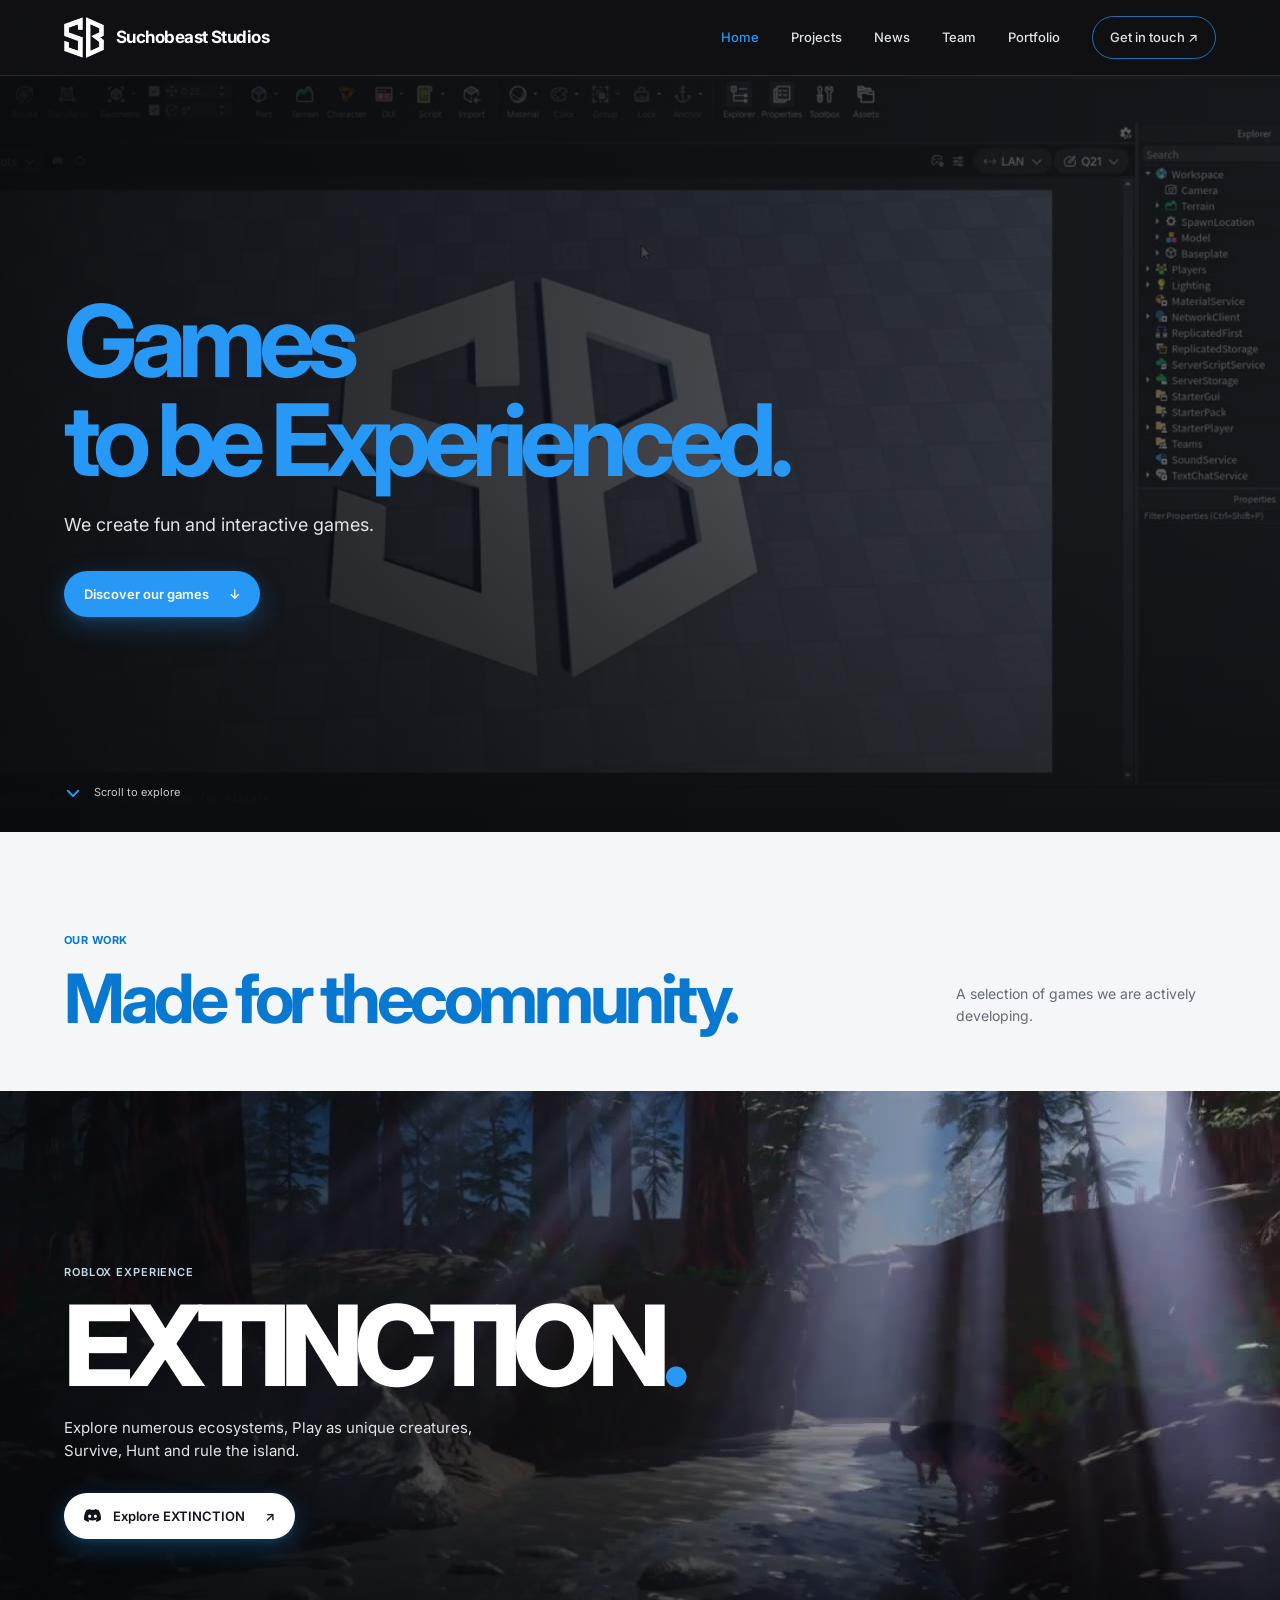
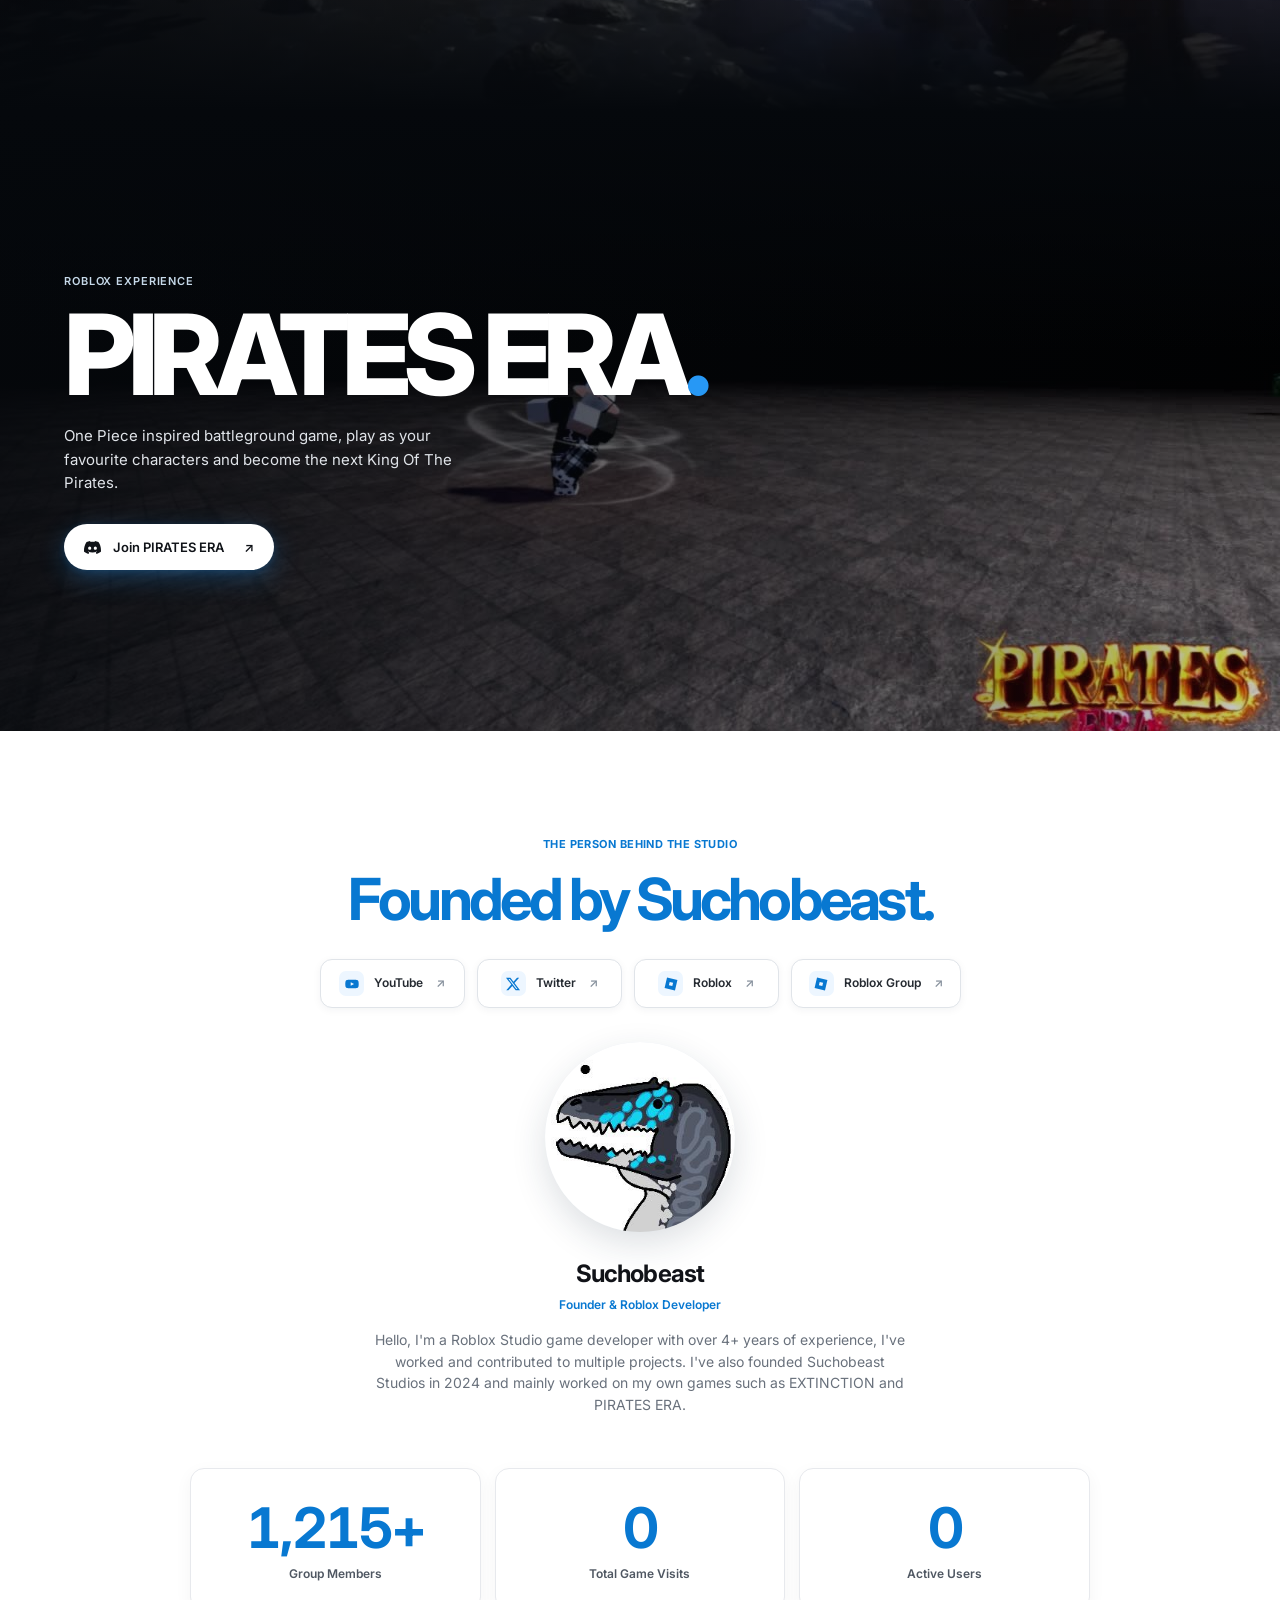
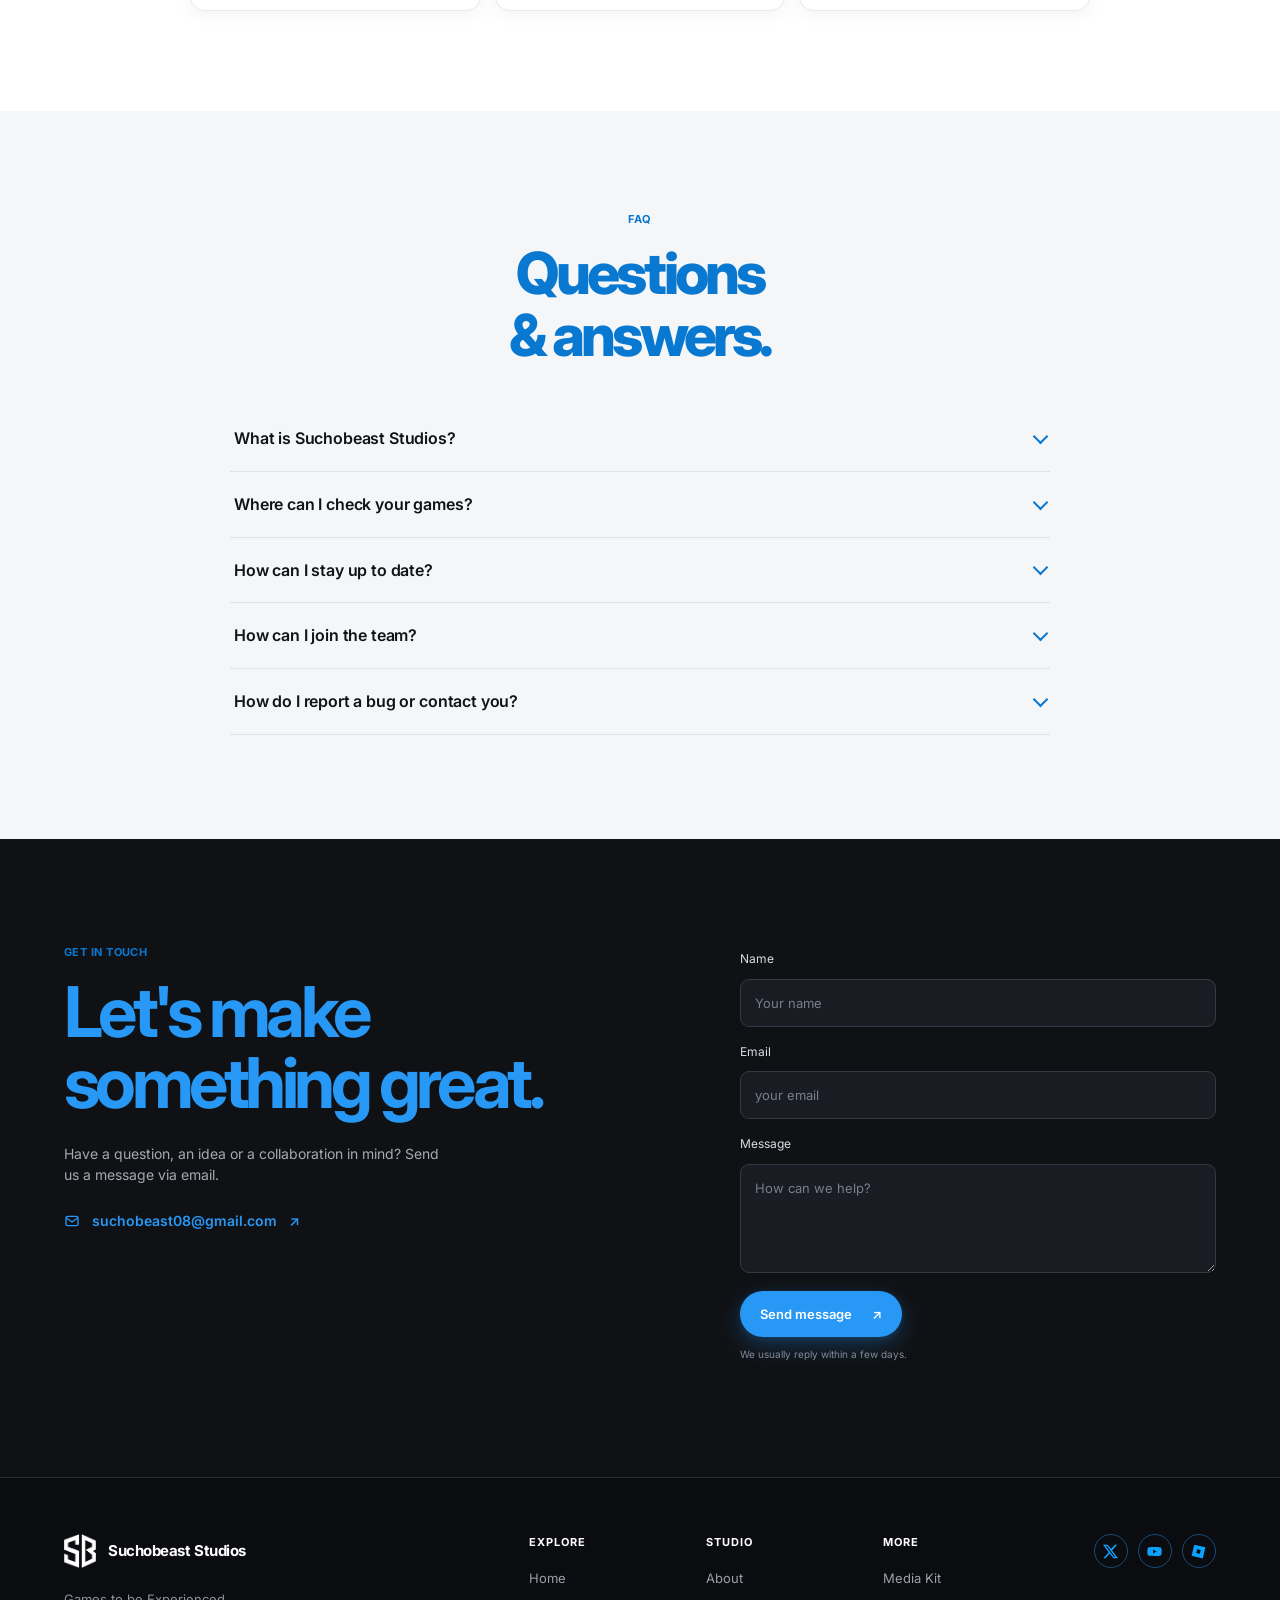
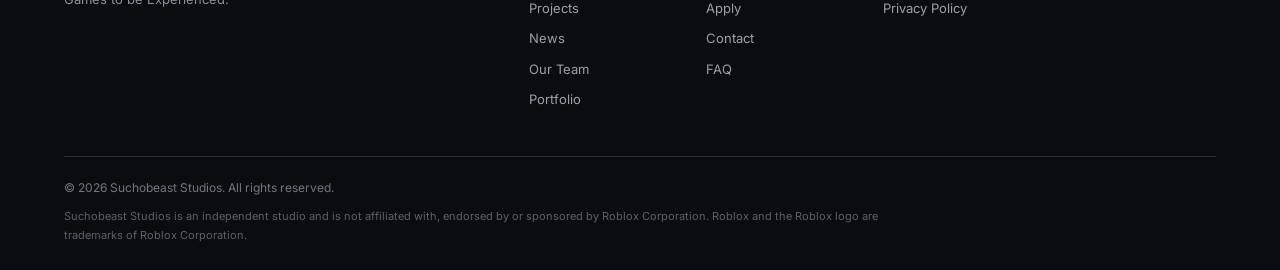
==== index.html @ d9f5ad64 "Update FAQ content and footer legal disclaimer Removed specific game titles from the FAQ section and" ====
<!DOCTYPE html>
<!-- Suchobeast Studios · Home page. Every section is labelled with a comment; names and texts are on their own lines, so they are easy to edit. -->
<html lang="en">
<head>
  <meta charset="UTF-8">
  <meta name="viewport" content="width=device-width, initial-scale=1.0">
  <meta name="description" content="Suchobeast Studios creates games and experiences on Roblox.">
  <meta name="theme-color" content="#101114">
  <title>Suchobeast Studios</title>
  <!-- SEO and social preview tags: replace your-domain.com with your real domain -->
  <link rel="canonical" href="https://your-domain.com/">
  <meta property="og:site_name" content="Suchobeast Studios">
  <meta property="og:type" content="website">
  <meta property="og:title" content="Suchobeast Studios">
  <meta property="og:description" content="Suchobeast Studios creates games and experiences on Roblox.">
  <meta property="og:url" content="https://your-domain.com/">
  <meta property="og:image" content="https://your-domain.com/assets/images/og-image.jpg">
  <meta property="og:image:width" content="1200">
  <meta property="og:image:height" content="630">
  <meta name="twitter:card" content="summary_large_image">
  <meta name="twitter:title" content="Suchobeast Studios">
  <meta name="twitter:description" content="Suchobeast Studios creates games and experiences on Roblox.">
  <meta name="twitter:image" content="https://your-domain.com/assets/images/og-image.jpg">
  <!-- Favicon (browser tab icon) -->
  <link rel="icon" type="image/png" href="assets/images/fav-icon.png">
  <link rel="apple-touch-icon" href="assets/images/fav-icon.png">
  <link rel="preconnect" href="https://fonts.googleapis.com">
  <link rel="preconnect" href="https://fonts.gstatic.com" crossorigin>
  <link href="https://fonts.googleapis.com/css2?family=Inter:wght@400;500;600;700;800&display=swap" rel="stylesheet">
  <!-- Styles and scripts -->
  <link rel="stylesheet" href="css/style.css">
  <script src="js/script.js" defer></script>
</head>
<body>
  <!-- Icon sprite used by the buttons (do not edit) -->
  <svg width="0" height="0" style="position:absolute;overflow:hidden" aria-hidden="true" focusable="false">
    <symbol id="i-discord" viewBox="0 0 24 24"><path d="M20.317 4.3698a19.7913 19.7913 0 00-4.8851-1.5152.0741.0741 0 00-.0785.0371c-.211.3753-.4447.8648-.6083 1.2495-1.8447-.2762-3.68-.2762-5.4868 0-.1636-.3933-.4058-.8742-.6177-1.2495a.077.077 0 00-.0785-.037 19.7363 19.7363 0 00-4.8852 1.515.0699.0699 0 00-.0321.0277C.5334 9.0458-.319 13.5799.0992 18.0578a.0824.0824 0 00.0312.0561c2.0528 1.5076 4.0413 2.4228 5.9929 3.0294a.0777.0777 0 00.0842-.0276c.4616-.6304.8731-1.2952 1.226-1.9942a.076.076 0 00-.0416-.1057c-.6528-.2476-1.2743-.5495-1.8722-.8923a.077.077 0 01-.0076-.1277c.1258-.0943.2517-.1923.3718-.2914a.0743.0743 0 01.0776-.0105c3.9278 1.7933 8.18 1.7933 12.0614 0a.0739.0739 0 01.0785.0095c.1202.099.246.1981.3728.2924a.077.077 0 01-.0066.1276 12.2986 12.2986 0 01-1.873.8914.0766.0766 0 00-.0407.1067c.3604.698.7719 1.3628 1.225 1.9932a.076.076 0 00.0842.0286c1.961-.6067 3.9495-1.5219 6.0023-3.0294a.077.077 0 00.0313-.0552c.5004-5.177-.8382-9.6739-3.5485-13.6604a.061.061 0 00-.0312-.0286zM8.02 15.3312c-1.1825 0-2.1569-1.0857-2.1569-2.419 0-1.3332.9555-2.4189 2.157-2.4189 1.2108 0 2.1757 1.0952 2.1568 2.419 0 1.3332-.9555 2.4189-2.1569 2.4189zm7.9748 0c-1.1825 0-2.1569-1.0857-2.1569-2.419 0-1.3332.9554-2.4189 2.1569-2.4189 1.2108 0 2.1757 1.0952 2.1568 2.419 0 1.3332-.946 2.4189-2.1568 2.4189z"/></symbol>
    <symbol id="i-mail" viewBox="0 0 24 24"><g fill="none" stroke="currentColor" stroke-width="2" stroke-linecap="round" stroke-linejoin="round"><rect x="3" y="5" width="18" height="14" rx="2.5"/><path d="M3.5 7.5l8.5 6 8.5-6"/></g></symbol>
  </svg>

  <!-- ===== Header: logo and main navigation ===== -->
  <header class="site-header">
    <a class="brand" href="#home" aria-label="Suchobeast Studios home">
      <img src="assets/images/logo.png" alt="" class="brand-logo">
      <span class="brand-text">Suchobeast Studios</span>
    </a>
    <!-- Mobile menu button -->
    <button class="menu-toggle" type="button" aria-label="Open navigation" aria-expanded="false">
      <span></span>
      <span></span>
    </button>
    <!-- Main menu: edit the link names or addresses here -->
    <nav class="main-nav" aria-label="Main navigation">
      <a class="nav-link active" href="#home">Home</a>
      <a class="nav-link" href="projects.html">Projects</a>
      <a class="nav-link" href="news.html">News</a>
      <a class="nav-link" href="team.html">Team</a>
      <a class="nav-link" href="portfolio.html">Portfolio</a>
      <a class="nav-cta" href="#contact">Get in touch <span>↗</span></a>
    </nav>
  </header>

  <!-- ===== Page content ===== -->
  <main>
    <!-- ===== Hero: background video, title and button ===== -->
    <section class="hero" id="home">
      <!-- Hero background video (assets/videos/hero-loop.mp4) -->
      <video class="hero-video" autoplay muted loop playsinline poster="assets/images/hero-poster.jpg">
        <source src="assets/videos/hero-loop.mp4" type="video/mp4">
      </video>
      <div class="hero-shade"></div>
      <!-- Hero title and call to action: edit the text here -->
      <div class="hero-content">
        <h1 class="type-on-view">Games<br>to be <span>Experienced.</span></h1>
        <p class="hero-copy reveal">We create fun and interactive games.</p>
        <a class="button button-blue reveal" href="#projects">
          Discover our games
          <span>↓</span>
        </a>
      </div>
      <!-- "Scroll to explore" link -->
      <a class="hero-scroll" href="#projects">
        <svg viewBox="0 0 24 24" aria-hidden="true"><path d="M5 9l7 7 7-7"/></svg>
        Scroll to explore
      </a>
    </section>

    <!-- ===== Projects preview: the two games ===== -->
    <section class="projects" id="projects" aria-label="Our projects">
      <!-- Section title -->
      <div class="projects-heading">
        <div>
          <p class="eyebrow reveal">OUR WORK</p>
          <h2 class="type-on-view">Made for the<span>community.</span></h2>
        </div>
        <p class="projects-intro reveal">A selection of games we are actively developing.</p>
      </div>
      <!-- Project banner: EXTINCTION (title, text and button link) -->
      <article class="project-banner project-extinction">
        <video class="project-video" autoplay muted loop playsinline poster="assets/images/extinction-poster.jpg">
          <source src="assets/videos/extinction-showcase.mp4" type="video/mp4">
        </video>
        <div class="project-shade"></div>
        <div class="project-content reveal">
          <p class="project-label">ROBLOX EXPERIENCE</p>
          <h3>EXTINCTION<span>.</span></h3>
          <p>Explore numerous ecosystems, Play as unique creatures, Survive, Hunt and rule the island.</p>
          <a class="button button-light button-glow" href="https://discord.gg/Aknn99nTuk" target="_blank" rel="noopener">
            <svg class="ico" aria-hidden="true"><use href="#i-discord"/></svg>
            Explore EXTINCTION
            <span>↗</span>
          </a>
        </div>
      </article>
      <!-- Project banner: PIRATES ERA (title, text and button link) -->
      <article class="project-banner project-next">
        <video class="project-video" autoplay muted loop playsinline poster="assets/images/pirates-era-poster.jpg">
          <source src="assets/videos/pirates-era-showcase.mp4" type="video/mp4">
        </video>
        <div class="project-shade"></div>
        <div class="project-content reveal">
          <p class="project-label">ROBLOX EXPERIENCE</p>
          <h3>PIRATES ERA<span>.</span></h3>
          <p>One Piece inspired battleground game, play as your favourite characters and become the next King Of The Pirates.</p>
          <a class="button button-light button-glow" href="https://discord.gg/PXRrnYbssF" target="_blank" rel="noopener">
            <svg class="ico" aria-hidden="true"><use href="#i-discord"/></svg>
            Join PIRATES ERA
            <span>↗</span>
          </a>
        </div>
      </article>
    </section>

    <!-- ===== About: founder, social links and studio stats ===== -->
    <section class="founder" id="about">
      <div class="founder-inner">
        <p class="eyebrow reveal">THE PERSON BEHIND THE STUDIO</p>
        <h2 class="founder-title type-on-view">Founded by <span>Suchobeast.</span></h2>
        <!-- Social links -->
        <div class="social-row reveal">
          <a class="social-pill" href="https://www.youtube.com/@SUCHOB3AST" target="_blank" rel="noopener">
            <span class="social-icon"><img src="assets/icons/youtube.svg" alt=""></span>
            YouTube
            <span class="external">↗</span>
          </a>
          <a class="social-pill" href="https://x.com/SUCH0B3AST" target="_blank" rel="noopener">
            <span class="social-icon"><img src="assets/icons/twitter.svg" alt=""></span>
            Twitter
            <span class="external">↗</span>
          </a>
          <a class="social-pill" href="https://www.roblox.com/users/2882913586/profile" target="_blank" rel="noopener">
            <span class="social-icon"><img src="assets/icons/roblox.svg" alt=""></span>
            Roblox
            <span class="external">↗</span>
          </a>
          <a class="social-pill" href="https://www.roblox.com/communities/16744488/Suchobeast-Studios" target="_blank" rel="noopener">
            <span class="social-icon"><img src="assets/icons/roblox.svg" alt=""></span>
            Roblox Group
            <span class="external">↗</span>
          </a>
        </div>
        <!-- Founder photo (assets/images/Founder.jpg) -->
        <div class="founder-photo reveal">
          <img src="assets/images/Founder.jpg" alt="Suchobeast">
        </div>
        <!-- Founder name, role and description: edit the text here -->
        <div class="founder-bio reveal">
          <h3>Suchobeast</h3>
          <p class="founder-role">Founder &amp; Roblox Developer</p>
          <p>Hello, I'm a Roblox Studio game developer with over 4+ years of experience, I've worked and contributed to multiple projects. I've also founded Suchobeast Studios in 2024 and mainly worked on my own games such as EXTINCTION and PIRATES ERA.</p>
        </div>
        <!-- ✏️ EDIT YOUR NUMBERS HERE: change only data-count (and data-suffix, e.g. "+") -->
        <div class="stats-grid reveal" aria-label="Studio statistics">
          <div class="stat-card">
            <strong><b class="count" data-count="1500" data-suffix="+">0</b></strong>
            <span>Group Members</span>
          </div>
          <div class="stat-card">
            <strong><b class="count" data-count="0">0</b></strong>
            <span>Total Game Visits</span>
          </div>
          <div class="stat-card">
            <strong><b class="count" data-count="0">0</b></strong>
            <span>Active Users</span>
          </div>
        </div>
      </div>
    </section>

    <!-- ===== FAQ: each question is one <details> block, copy a block to add a question ===== -->
    <section class="faq-section faq-light" id="faq">
      <div class="faq-wrap">
        <p class="eyebrow reveal">FAQ</p>
        <h2 class="type-on-view">Questions<br><span>&amp; answers.</span></h2>
        <div class="faq light">
          <details class="faq-item" name="faq-home">
            <summary>What is Suchobeast Studios?</summary>
            <div>
              <p>An independent studio founded in 2024 by Suchobeast, creating games and experiences on Roblox.</p>
            </div>
          </details>
          <details class="faq-item" name="faq-home">
            <summary>Where can I check your games?</summary>
            <div>
              <p>You can find our projects in the <a href="projects.html">Projects</a>. Check their Wiki and Discord for further informations and news.</p>
            </div>
          </details>
          <details class="faq-item" name="faq-home">
            <summary>How can I stay up to date?</summary>
            <div>
              <p>Follow the <a href="news.html">News</a> page and join the Discord servers of EXTINCTION and PIRATES ERA for announcements and updates.</p>
            </div>
          </details>
          <details class="faq-item" name="faq-home">
            <summary>How can I join the team?</summary>
            <div>
              <p>Go to the <a href="team.html#apply">Our Team</a> page and send the application form. We read every application.</p>
            </div>
          </details>
          <details class="faq-item" name="faq-home">
            <summary>How do I report a bug or contact you?</summary>
            <div>
              <p>For in-game bugs use the Discord server of the game. For anything else use the contact form below or write to <a href="mailto:suchobeast08@gmail.com">suchobeast08@gmail.com</a>.</p>
            </div>
          </details>
        </div>
      </div>
    </section>

    <!-- ===== Contact: text and message form ===== -->
    <section class="contact" id="contact">
      <div class="contact-inner">
        <!-- Contact text and email address -->
        <div class="contact-copy-block reveal">
          <p class="eyebrow">GET IN TOUCH</p>
          <h2 class="type-on-view">Let's make<br><span>something great.</span></h2>
          <p>Have a question, an idea or a collaboration in mind? Send us a message via email.</p>
          <a class="contact-email" href="mailto:suchobeast08@gmail.com">
            <svg class="ico" aria-hidden="true"><use href="#i-mail"/></svg>
            suchobeast08@gmail.com
            <span>↗</span>
          </a>
        </div>
        <!-- Contact form (sent with Web3Forms: the key is in js/script.js) -->
        <form class="contact-form reveal" id="contact-form" novalidate data-ajax data-subject="Website inquiry from" data-success="Message sent. Thank you, we will get back to you soon.">
          <input type="text" name="_honey" tabindex="-1" autocomplete="off" class="hp" aria-hidden="true">
          <label for="name">Name</label>
          <input id="name" name="name" type="text" placeholder="Your name" required>
          <label for="email">Email</label>
          <input id="email" name="email" type="email" placeholder="your email" required>
          <label for="message">Message</label>
          <textarea id="message" name="message" rows="4" placeholder="How can we help?" required></textarea>
          <button class="button button-blue" type="submit">
            Send message
            <span>↗</span>
          </button>
          <p class="form-note" id="form-note" role="status" aria-live="polite">We usually reply within a few days.</p>
        </form>
      </div>
    </section>
  </main>

  <!-- ===== Footer: links, social icons and legal text ===== -->
  <footer class="site-footer">
    <div class="footer-main">
      <!-- Footer logo and tagline -->
      <div class="footer-brand">
        <a class="footer-logo" href="#home" aria-label="Suchobeast Studios home">
          <img src="assets/images/logo.png" alt="">
          <span class="brand-text">Suchobeast Studios</span>
        </a>
        <p class="footer-tag">Games to be Experienced.</p>
      </div>
      <!-- Footer link columns (Explore / Studio / More) -->
      <nav class="footer-cols" aria-label="Footer navigation">
        <div>
          <h4>Explore</h4>
          <a href="#home">Home</a>
          <a href="projects.html">Projects</a>
          <a href="news.html">News</a>
          <a href="team.html">Our Team</a>
          <a href="portfolio.html">Portfolio</a>
        </div>
        <div>
          <h4>Studio</h4>
          <a href="#about">About</a>
          <a href="team.html#apply">Apply</a>
          <a href="#contact">Contact</a>
          <a href="#faq">FAQ</a>
        </div>
        <div>
          <h4>More</h4>
          <a href="media-kit.html">Media Kit</a>
          <a href="privacy.html">Privacy Policy</a>
        </div>
      </nav>
      <!-- Footer social icons (Twitter, YouTube, Roblox Group) -->
      <div class="footer-social" aria-label="Social links">
        <a href="https://x.com/SUCH0B3AST" target="_blank" rel="noopener" aria-label="Twitter">
          <img src="assets/icons/twitter.svg" alt="">
        </a>
        <a href="https://www.youtube.com/@SUCHOB3AST" target="_blank" rel="noopener" aria-label="YouTube">
          <img src="assets/icons/youtube.svg" alt="">
        </a>
        <a href="https://www.roblox.com/communities/16744488/Suchobeast-Studios" target="_blank" rel="noopener" aria-label="Roblox Group">
          <img src="assets/icons/roblox.svg" alt="">
        </a>
      </div>
    </div>
    <!-- Copyright and legal disclaimer -->
    <div class="footer-bottom">
      <p>© <span id="year"></span> Suchobeast Studios. All rights reserved.</p>
      <p class="footer-legal">Suchobeast Studios is an independent studio and is not affiliated with, endorsed by or sponsored by Roblox Corporation. Roblox and the Roblox logo are trademarks of Roblox Corporation.</p>
    </div>
  </footer>
</body>
</html>
---- css/style.css ----
:root{--blue:#2798F5;--blue-dark:#0878d1;--ink:#111318;--dark:#101114;--white:#fff;--paper:#f5f6f8;--muted:#a5aab3;--line-dark:rgba(255,255,255,.12);--content:1200px;--shadow-blue:0 8px 26px rgba(39,152,245,.28),0 2px 7px rgba(39,152,245,.16)}
*{box-sizing:border-box}html{scroll-behavior:smooth;scroll-padding-top:82px}body{margin:0;background:var(--dark);color:var(--white);font-family:Inter,Arial,sans-serif;line-height:1.55;-webkit-font-smoothing:antialiased}a{color:inherit;text-decoration:none}button,input,textarea{font:inherit}
.site-header{height:76px;padding:0 max(5vw,calc((100vw - var(--content))/2));display:flex;align-items:center;justify-content:space-between;position:sticky;top:0;z-index:30;background:rgba(16,17,20,.88);backdrop-filter:blur(18px);border-bottom:1px solid var(--line-dark)}.brand,.footer-logo{display:inline-flex;align-items:center;gap:12px}.brand-logo{display:block;width:auto;max-width:60px;max-height:42px;object-fit:contain}.brand-text{color:#fff;font-size:17px;font-weight:700;letter-spacing:-.03em;white-space:nowrap}.main-nav{display:flex;align-items:center;gap:32px;color:#e0e2e6;font-size:13px;font-weight:500}.nav-link{transition:color .2s}.nav-link:hover,.nav-link.active{color:var(--blue)}.nav-cta{padding:10px 17px;border:1px solid rgba(39,152,245,.7);border-radius:999px;transition:.2s}.nav-cta:hover{color:#fff;background:var(--blue);box-shadow:var(--shadow-blue)}.menu-toggle{display:none}
.hero{height:min(780px,84vh);min-height:590px;position:relative;display:flex;align-items:center;overflow:hidden;background:#171a20}.hero-video{position:absolute;inset:0;width:100%;height:100%;object-fit:cover;opacity:.48}.hero-shade{position:absolute;inset:0;background:linear-gradient(90deg,rgba(9,10,13,.88),rgba(9,10,13,.4) 68%,rgba(9,10,13,.18)),linear-gradient(0deg,rgba(9,10,13,.45),transparent 45%)}.hero-content{position:relative;width:min(var(--content),90%);margin:0 auto;padding:70px 0}.hero h1{max-width:850px;margin:0 0 22px;font-size:clamp(52px,8vw,100px);line-height:.99;letter-spacing:-.075em;font-weight:700}.hero h1 span,.founder-title span,.contact h2 span{color:var(--blue)}.hero-copy{max-width:430px;color:#e1e4e9;font-size:clamp(15px,1.5vw,18px);margin:0 0 32px}.button{min-height:46px;padding:12px 20px;display:inline-flex;align-items:center;justify-content:center;gap:20px;border:0;border-radius:999px;font-size:13px;font-weight:600;cursor:pointer;transition:transform .22s,box-shadow .22s,background .22s}.button:hover{transform:translateY(-2px)}.button-blue{color:#fff;background:var(--blue);box-shadow:var(--shadow-blue)}.button-blue:hover{background:#1689e9;box-shadow:0 12px 32px rgba(39,152,245,.38)}.button-light{background:#fff;color:#101318;box-shadow:0 5px 20px rgba(0,0,0,.2)}.button-light:hover{background:#eaf5ff;box-shadow:0 9px 26px rgba(0,0,0,.28)}.hero-scroll{position:absolute;bottom:30px;left:5%;display:flex;align-items:center;gap:12px;color:rgba(255,255,255,.78);font-size:11px}.hero-scroll svg{width:18px;height:18px;fill:none;stroke:var(--blue);stroke-width:2.5;stroke-linecap:round;stroke-linejoin:round;animation:nudge 1.8s ease-in-out infinite}@keyframes nudge{0%,100%{transform:translateY(-2px)}50%{transform:translateY(3px)}}
.projects{background:var(--paper);color:var(--ink)}.projects-heading{width:min(var(--content),90%);margin:auto;padding:100px 0 58px;display:flex;justify-content:space-between;align-items:end;gap:35px}.eyebrow{margin:0 0 15px;color:var(--blue-dark);font-size:11px;font-weight:700;letter-spacing:.04em}.projects-heading h2,.contact h2{margin:0;font-size:clamp(39px,5.5vw,68px);line-height:1.02;letter-spacing:-.065em}.projects-heading h2 span{color:var(--blue-dark)}.projects-intro{max-width:260px;margin:0 0 7px;color:#646b75;font-size:14px}.project-banner{height:620px;width:100%;position:relative;overflow:hidden;display:flex;align-items:center;background:#151b23;color:#fff}.project-video{position:absolute;inset:0;width:100%;height:100%;object-fit:cover}.project-shade{position:absolute;inset:0;background:linear-gradient(90deg,rgba(5,8,12,.84),rgba(5,8,12,.43) 56%,rgba(5,8,12,.13))}.project-content{position:relative;width:min(var(--content),90%);margin:auto;padding:90px 0}.project-label{margin:0 0 14px;color:#c6d9e9;font-size:11px;font-weight:600;letter-spacing:.08em}.project-content h3{margin:0 0 20px;font-size:clamp(58px,9vw,112px);line-height:.9;letter-spacing:-.075em;font-weight:800}.project-content h3 span{color:var(--blue)}.project-content>p:not(.project-label){max-width:420px;margin:0 0 30px;color:#e0e4e9;font-size:15px}.project-next .project-shade{background:linear-gradient(90deg,rgba(5,8,12,.88),rgba(5,8,12,.5) 58%,rgba(5,8,12,.22))}
.founder{background:#fff;color:var(--ink);padding:105px 5% 100px;text-align:center}.founder-inner{width:min(900px,100%);margin:auto}.founder .eyebrow{color:var(--blue-dark)}.founder-title{margin:0 0 28px;font-size:clamp(34px,5vw,58px);line-height:1.08;letter-spacing:-.065em}.founder-title span{color:var(--blue-dark)}.social-row{display:flex;flex-wrap:wrap;justify-content:center;gap:12px;margin:0 auto 34px}.social-pill{min-width:145px;display:inline-flex;align-items:center;justify-content:center;gap:10px;padding:11px 17px;border:1px solid #e0e4e9;border-radius:12px;color:#252a31;background:#fff;box-shadow:0 2px 8px rgba(20,35,50,.05);font-size:12px;font-weight:600;transition:.2s}.social-pill:hover{border-color:rgba(39,152,245,.55);box-shadow:0 7px 22px rgba(39,152,245,.14);transform:translateY(-2px)}.social-icon{width:25px;height:25px;display:grid;place-items:center;border-radius:7px;background:#edf6ff}.social-icon img{width:14px;height:14px;display:block}.external{color:#87919d;margin-left:3px}.founder-photo{width:190px;height:190px;margin:0 auto 23px;overflow:hidden;border-radius:50%;background:#e8edf2;box-shadow:0 12px 34px rgba(25,45,65,.15)}.founder-photo img{width:100%;height:100%;display:block;object-fit:cover}.founder-bio{max-width:530px;margin:auto}.founder-bio h3{margin:0;font-size:24px;letter-spacing:-.04em}.founder-role{margin:4px 0 12px!important;color:var(--blue-dark)!important;font-size:12px!important;font-weight:600}.founder-bio p{color:#69717c;font-size:14px}.stats-grid{display:grid;grid-template-columns:repeat(3,1fr);gap:14px;margin-top:52px}.stat-card{padding:30px 14px;border:1px solid #e7e9ed;border-radius:14px;background:#fff;box-shadow:0 5px 18px rgba(15,30,45,.045)}.stat-card strong{display:block;margin-bottom:6px;color:var(--ink);font-size:clamp(40px,5vw,54px);font-weight:800;line-height:1.05;letter-spacing:-.05em}.stat-card strong small{margin-left:2px;color:var(--blue-dark);font-size:17px;font-weight:600;letter-spacing:0}.stat-card span{color:#59616c;font-size:13px;font-weight:600}.stats-note{margin:12px 0 0;color:#9299a3;font-size:10px}
.contact{background:var(--dark);color:#fff;padding:105px 5% 115px}.contact-inner{width:min(var(--content),100%);margin:auto;display:grid;grid-template-columns:1fr .8fr;gap:80px;align-items:start}.contact h2{font-size:clamp(42px,5.7vw,70px)}.contact-copy-block>p:not(.eyebrow){max-width:390px;margin:24px 0;color:var(--muted);font-size:14px}.contact-email{display:inline-flex;gap:12px;color:var(--blue);font-size:14px;font-weight:600}.contact-form{display:flex;flex-direction:column;gap:10px}.contact-form label{margin-top:6px;color:#d9dde4;font-size:12px}.contact-form input,.contact-form textarea,.contact-form select{width:100%;padding:13px 14px;color:#fff;background:#191c22;border:1px solid #343943;border-radius:9px;outline:none;resize:vertical;font-size:13px;transition:border .2s,box-shadow .2s}.contact-form input:focus,.contact-form textarea:focus,.contact-form select:focus{border-color:var(--blue);box-shadow:0 0 0 3px rgba(39,152,245,.13)}.contact-form input::placeholder,.contact-form textarea::placeholder{color:#777f8b}.contact-form .button{align-self:flex-start;margin-top:8px}.form-note{margin:0;color:#828b98;font-size:10px}.site-footer{min-height:92px;padding:22px 5%;display:flex;align-items:center;justify-content:space-between;gap:20px;border-top:1px solid var(--line-dark);background:#0b0c0f}.footer-logo img{display:block;width:auto;max-width:48px;max-height:34px;object-fit:contain}.footer-logo .brand-text{font-size:15px}.site-footer>p,.footer-links{color:#8b929d;font-size:10px}.footer-links{display:flex;gap:20px}.footer-links a:hover{color:var(--blue)}
.reveal{opacity:0;transform:translateY(24px);transition:opacity .45s ease,transform .45s ease}.reveal.is-visible{transition:opacity .75s ease,transform .75s cubic-bezier(.2,.7,.2,1)}.reveal.is-visible{opacity:1;transform:translateY(0)}.type-on-view .type-char{opacity:0;transition:opacity .32s ease}.type-on-view.is-typed .type-char{opacity:1;transition:opacity .035s linear}
@media(prefers-reduced-motion:reduce){html{scroll-behavior:auto}*,*::before,*::after{animation-duration:.01ms!important;animation-iteration-count:1!important;transition-duration:.01ms!important}.reveal{opacity:1;transform:none}.type-on-view .type-char{opacity:1}}
@media(max-width:760px){.site-header{height:68px}.brand-logo{max-width:50px;max-height:34px}.brand-text{font-size:15px}.menu-toggle{display:flex;flex-direction:column;gap:5px;padding:10px;border:0;background:none}.menu-toggle span{width:22px;height:2px;background:#fff}.main-nav{display:none;position:absolute;top:68px;left:0;right:0;padding:22px 5%;background:rgba(16,17,20,.98);border-bottom:1px solid var(--line-dark);flex-direction:column;align-items:stretch;gap:19px}.main-nav.open{display:flex}.nav-cta{text-align:center}.hero{min-height:570px;height:76vh}.hero h1{font-size:clamp(48px,13vw,76px)}.projects-heading{padding:75px 0 40px;align-items:start;flex-direction:column;gap:14px}.project-banner{height:560px}.project-content h3{font-size:clamp(58px,15vw,90px)}.founder{padding-top:80px;padding-bottom:80px}.social-row{gap:8px}.social-pill{min-width:125px;padding:10px 12px}.founder-photo{width:160px;height:160px}.stats-grid{grid-template-columns:1fr;max-width:420px;margin-left:auto;margin-right:auto}.contact{padding-top:80px;padding-bottom:85px}.contact-inner{grid-template-columns:1fr;gap:38px}.site-footer{flex-direction:column;align-items:flex-start}}
.project-content{z-index:2}
.project-extinction::after,.project-next::before{content:"";position:absolute;left:0;right:0;height:240px;z-index:1;pointer-events:none}
.project-extinction::after{bottom:0;background:linear-gradient(to top,#05080c,rgba(5,8,12,0))}
.project-next::before{top:0;background:linear-gradient(to bottom,#05080c,rgba(5,8,12,0))}
.hp{position:absolute!important;left:-9999px;width:1px;height:1px;opacity:0}
.form-note.is-error{color:#ff8a8a}.form-note.is-ok{color:#6ee7a0}
.contact-form .button[disabled]{opacity:.6;cursor:wait;transform:none}
.team-page{padding:110px 5% 100px;background:var(--dark);text-align:center}
.team-inner{width:min(var(--content),100%);margin:auto}
.team-page .eyebrow{color:var(--blue)}
.team-page h1{margin:0;font-size:clamp(40px,6vw,76px);line-height:1.02;letter-spacing:-.065em;font-weight:700}
.team-page h1 span{color:var(--blue)}
.team-intro{max-width:480px;margin:24px auto 60px;color:var(--muted);font-size:15px}
.team-grid{display:grid;grid-template-columns:repeat(auto-fit,minmax(220px,260px));justify-content:center;gap:18px}
.team-card{padding:34px 20px;border:1px solid #2a2f38;border-radius:16px;background:#171a20}
.team-avatar{width:110px;height:110px;margin:0 auto 18px;display:grid;place-items:center;overflow:hidden;border-radius:50%;background:#20252d;color:var(--blue);font-size:34px;font-weight:700}
.team-avatar img{width:100%;height:100%;object-fit:cover;display:block}
.team-card h3{margin:0;font-size:19px;letter-spacing:-.03em}
.team-card p{margin:4px 0 0;color:var(--muted);font-size:13px}
@media(max-width:760px){.team-page{padding-top:80px;padding-bottom:80px}}


.contact-form select{appearance:none;cursor:pointer;background-image:url("data:image/svg+xml,%3Csvg xmlns='http://www.w3.org/2000/svg' viewBox='0 0 24 24' fill='none' stroke='%23a5aab3' stroke-width='2.5' stroke-linecap='round' stroke-linejoin='round'%3E%3Cpath d='M5 9l7 7 7-7'/%3E%3C/svg%3E");background-repeat:no-repeat;background-position:right 12px center;background-size:16px;padding-right:38px}
.contact-form select:invalid{color:#777f8b}.contact-form select option{color:#fff;background:#191c22}
.story{background:#fff;color:var(--ink);padding:105px 5%}
.story-inner{width:min(720px,100%);margin:auto}
.story h2{margin:0 0 28px;font-size:clamp(34px,5vw,58px);line-height:1.08;letter-spacing:-.065em}
.story-text p{margin:0 0 18px;color:#4f5762;font-size:16px;max-width:65ch}
@media(max-width:760px){.story{padding-top:80px;padding-bottom:80px}}
/* project buttons: same blue glow as "Discover our games" */
.button-light.button-glow{box-shadow:var(--shadow-blue)}
.button-light.button-glow:hover{background:#eaf5ff;box-shadow:0 12px 32px rgba(39,152,245,.38)}
/* clickable team cards: grow on hover (uses `scale` so it doesn't fight the reveal animation) */
a.team-card{display:block;color:inherit}
.team-card.reveal{transition:opacity .45s ease,transform .45s ease,scale .25s ease}
.team-card.reveal.is-visible{transition:opacity .75s ease,transform .75s cubic-bezier(.2,.7,.2,1),scale .25s ease}
a.team-card:hover,a.team-card:focus-visible{scale:1.06;outline:none}
/* team page: translucent video behind the heading, fading into the page */
.team-page{position:relative;overflow:hidden}
.team-video{position:absolute;top:0;left:0;width:100%;height:640px;object-fit:cover;opacity:.48}
.team-shade{position:absolute;top:0;left:0;right:0;height:640px;background:linear-gradient(90deg,rgba(9,10,13,.75),rgba(9,10,13,.3)),linear-gradient(0deg,var(--dark),rgba(16,17,20,0) 60%)}
.team-inner{position:relative;z-index:1}
@media(max-width:760px){.team-video,.team-shade{height:520px}}

/* Streamable iframes behave like background videos.
   Base: always fill the box (never the 300x150 default). Modern browsers: cover a 16:9 video. */
.video-embed{overflow:hidden;pointer-events:none}
.video-embed iframe{position:absolute;top:0;left:0;width:100%;height:100%;border:0;pointer-events:none}
@supports (width:1cqw){
  .video-embed{container-type:size}
  .video-embed iframe{top:50%;left:50%;width:max(100cqw,177.78cqh);height:max(100cqh,56.25cqw);transform:translate(-50%,-50%)}
}
/* stats: big, readable numbers */
.stat-card{padding:30px 14px 26px}
.stat-card strong{font-size:clamp(40px,6vw,56px);line-height:1.05;font-weight:800;letter-spacing:-.05em;color:var(--blue-dark);font-variant-numeric:tabular-nums}
.stat-card strong small{margin-left:7px;font-size:14px;font-weight:600;letter-spacing:0;color:#77808b}
.stat-card span{display:block;margin-top:8px;font-size:12px;font-weight:600;color:#4f5762}
/* ---------- footer social icons ---------- */
.site-footer{flex-wrap:wrap}
.footer-social{display:flex;gap:10px}
.footer-social a{width:34px;height:34px;display:grid;place-items:center;border:1px solid rgba(39,152,245,.45);border-radius:50%;transition:background .2s,transform .2s,border-color .2s}
.footer-social a:hover{background:rgba(39,152,245,.16);border-color:var(--blue);transform:translateY(-2px)}
.footer-social img{width:15px;height:15px;display:block;filter:brightness(1.35)}
/* ---------- projects page ---------- */
.button-outline{color:#fff;background:transparent;border:1px solid rgba(255,255,255,.35)}
.button-outline:hover{background:rgba(255,255,255,.08);border-color:#fff}
.pj-page{background:#fff;color:var(--ink);padding:90px 5% 80px;text-align:center}
.pj-inner{width:min(1100px,100%);margin:auto}
.pj-page h1{margin:0;font-size:clamp(40px,6vw,76px);line-height:1.02;letter-spacing:-.065em;font-weight:800}
.pj-sub{margin:16px 0 48px;color:#646b75;font-size:15px}
.pj-grid{display:grid;grid-template-columns:1fr 1fr;gap:24px}
.pcard{position:relative;height:clamp(190px,32vw,380px);padding:0;border:0;border-radius:24px;overflow:hidden;cursor:pointer;background:#aeaaaa center/cover no-repeat;color:#fff;text-align:left;box-shadow:0 10px 30px rgba(15,30,45,.16);transition:transform .25s ease,box-shadow .25s ease,outline-color .25s ease;outline:3px solid transparent;outline-offset:4px}
.pcard::after{content:"";position:absolute;inset:0;background:linear-gradient(0deg,rgba(5,8,12,.8),rgba(5,8,12,0) 55%)}
.pcard:hover{transform:translateY(-4px) scale(1.015);box-shadow:0 18px 40px rgba(15,30,45,.24)}
.pcard:focus-visible,.pcard.is-active{outline-color:var(--blue)}
.pcard-label{position:absolute;left:clamp(12px,2vw,22px);bottom:clamp(12px,2vw,20px);z-index:1;display:flex;align-items:center;gap:clamp(8px,1.4vw,14px);font-size:clamp(13px,2.4vw,26px);font-weight:800;letter-spacing:-.03em;text-transform:uppercase}
.pcard-label img{height:clamp(30px,5vw,56px);width:auto;max-width:48%;object-fit:contain;filter:drop-shadow(0 3px 8px rgba(0,0,0,.45))}
.pj-hint{margin:20px 0 0;color:#8a919b;font-size:13px}
.pdetail{background:var(--dark);color:#fff;padding-bottom:110px;border-top:1px solid var(--line-dark)}
.pdetail.is-open{animation:pd-in .6s ease both}
@keyframes pd-in{from{opacity:0;transform:translateY(22px)}to{opacity:1;transform:none}}
.sr-only{position:absolute;width:1px;height:1px;margin:-1px;padding:0;overflow:hidden;clip:rect(0 0 0 0);white-space:nowrap;border:0}
/* video: soft white fade on top AND bottom so it melts into the page */
.pd-banner{position:relative;height:clamp(280px,46vw,500px);overflow:hidden;background:#151b23}
.pd-banner video{position:absolute;inset:0;width:100%;height:100%;object-fit:cover}
.pd-banner::after{content:"";position:absolute;left:0;right:0;bottom:0;height:64%;z-index:1;pointer-events:none;background:linear-gradient(0deg,var(--dark) 6%,rgba(16,17,20,.8) 36%,rgba(16,17,20,0))}
/* transparent logo floats over the fade */
.pd-logo{--logo-h:clamp(120px,19vw,210px);position:relative;z-index:2;display:block;height:var(--logo-h);width:auto;max-width:88%;margin:calc(var(--logo-h) * -.62) auto 10px;object-fit:contain;filter:drop-shadow(0 8px 26px rgba(0,0,0,.65))}
.pd-info{width:min(680px,90%);margin:0 auto;text-align:center}
.pd-tag{margin:0 0 12px;color:var(--blue-dark);font-size:11px;font-weight:700;letter-spacing:.1em}
.pd-desc{max-width:560px;margin:0 auto 28px;color:#b4bac4;font-size:16px}
.pd-actions{display:flex;flex-wrap:wrap;justify-content:center;gap:12px}
.button-line{color:#fff;background:transparent;border:1px solid rgba(255,255,255,.3)}
.button-line:hover{background:rgba(255,255,255,.08);border-color:#fff}
/* content slider */
.slider{width:min(920px,92%);margin:70px auto 0;outline:none}
.slides{position:relative;aspect-ratio:16/9;border-radius:20px;overflow:hidden;background:#151b23;box-shadow:0 22px 60px rgba(0,0,0,.55)}
.slide{position:absolute;inset:0;margin:0;opacity:0;visibility:hidden;transition:opacity .55s ease,visibility .55s}
.slide.is-active{opacity:1;visibility:visible}
.slide img{display:block;width:100%;height:100%;object-fit:cover}
.slide figcaption{position:absolute;left:0;right:0;bottom:0;display:flex;align-items:center;gap:14px;padding:96px 120px 26px 28px;color:#fff;font-size:clamp(15px,2.3vw,22px);font-weight:700;letter-spacing:-.02em;line-height:1.2;text-shadow:0 2px 14px rgba(0,0,0,.55);background:linear-gradient(0deg,rgba(5,8,12,.9),rgba(5,8,12,.45) 55%,rgba(5,8,12,0))}
.slide figcaption::before{content:"";flex:none;width:4px;height:1.5em;border-radius:3px;background:var(--blue);box-shadow:0 0 14px rgba(39,152,245,.75)}
.slide.is-active figcaption{animation:cap-in .7s .15s ease both}
@keyframes cap-in{from{opacity:0;transform:translateY(12px)}to{opacity:1;transform:none}}
.sl-count{position:absolute;right:18px;bottom:20px;z-index:3;padding:6px 13px;border-radius:999px;color:#fff;background:rgba(10,12,16,.62);backdrop-filter:blur(6px);font-size:13px;font-weight:700;letter-spacing:.04em;font-variant-numeric:tabular-nums}
.sl-progress{position:absolute;left:0;right:0;bottom:0;z-index:3;height:3px;background:var(--blue);transform:scaleX(0);transform-origin:left}
.sl-progress.run{animation:sl-prog 5.5s linear forwards}
@keyframes sl-prog{from{transform:scaleX(0)}to{transform:scaleX(1)}}
.slider.is-paused .sl-progress{animation-play-state:paused}
.sl-arrow{position:absolute;top:50%;z-index:2;width:44px;height:44px;display:grid;place-items:center;transform:translateY(-50%);border:0;border-radius:50%;color:#fff;background:rgba(10,12,16,.55);backdrop-filter:blur(6px);cursor:pointer;transition:background .2s,transform .2s}
.sl-arrow:hover{background:var(--blue);transform:translateY(-50%) scale(1.08)}
.sl-arrow svg{width:22px;height:22px;fill:none;stroke:#fff;stroke-width:2.6;stroke-linecap:round;stroke-linejoin:round}
.sl-prev{left:14px}.sl-next{right:14px}
.slider:focus-visible .slides{outline:3px solid var(--blue);outline-offset:4px}
.pj-cta{background:#0b0c0f;border-top:1px solid var(--line-dark);color:#fff;padding:100px 5% 110px;text-align:center}
.pj-cta-inner{width:min(760px,100%);margin:auto}
.pj-cta .eyebrow{color:var(--blue)}
.pj-cta h2{margin:0;font-size:clamp(34px,5vw,58px);line-height:1.06;letter-spacing:-.065em}
.pj-cta h2 span{color:var(--blue)}
.pj-cta-copy{max-width:440px;margin:22px auto 32px;color:var(--muted);font-size:15px}
.pj-cta-buttons{display:flex;flex-wrap:wrap;justify-content:center;gap:12px}
@media(max-width:760px){
 .pj-page{padding-top:70px}.pj-grid{gap:12px}.pcard{border-radius:16px}
 .slider{margin-top:48px}.slides{border-radius:14px}.sl-arrow{width:36px;height:36px}.sl-arrow svg{width:18px;height:18px}.sl-prev{left:8px}.sl-next{right:8px}.slide figcaption{padding:70px 70px 16px 16px}.sl-count{right:12px;bottom:14px;font-size:12px;padding:5px 10px}.pd-desc{font-size:15px}
 .pdetail{padding-bottom:70px}.pj-cta{padding-top:80px;padding-bottom:85px}
}

/* ---------- footer (reordered) ---------- */
.site-footer{display:block;min-height:0;padding:56px max(5vw,calc((100vw - var(--content))/2)) 26px;background:#0b0c0f;border-top:1px solid var(--line-dark)}
.footer-main{display:grid;grid-template-columns:1.2fr 1.5fr auto;gap:40px 64px;align-items:start}
.footer-tag{margin:14px 0 0;max-width:250px;color:#8b929d;font-size:13px}
.footer-cols{display:grid;grid-template-columns:repeat(3,minmax(110px,1fr));gap:30px}
.footer-cols h4{margin:0 0 12px;color:#fff;font-size:11px;font-weight:700;letter-spacing:.1em;text-transform:uppercase}
.footer-cols a{display:block;padding:5px 0;color:#9aa1ac;font-size:13px;transition:color .2s}
.footer-cols a:hover{color:var(--blue)}
.footer-bottom{margin-top:42px;padding-top:22px;border-top:1px solid var(--line-dark);color:#6f7782;font-size:12px}
.footer-bottom p{margin:0}
@media(max-width:760px){.footer-main{grid-template-columns:1fr;gap:32px}.site-footer{padding-top:44px}}
/* ---------- portfolio page ---------- */
.pf-page{background:var(--dark)}
.pf-hero{position:relative;padding:130px 5% 110px;text-align:center;background:radial-gradient(ellipse at 50% 0,rgba(39,152,245,.16),transparent 62%)}
.pf-inner{width:min(1100px,100%);margin:auto}
.pf-hero .eyebrow,.pf-section .eyebrow{color:var(--blue)}
.pf-hero h1,.pf-section h2{margin:0;font-size:clamp(40px,6.4vw,84px);line-height:1;letter-spacing:-.07em;font-weight:800}
.pf-hero h1 span,.pf-section h2 span{color:var(--blue)}
.pf-hero p.pf-lead{max-width:520px;margin:26px auto 34px;color:#b4bac4;font-size:16px}
.pf-actions{display:flex;flex-wrap:wrap;justify-content:center;gap:12px}
.pf-section{padding:90px 5%;text-align:center;border-top:1px solid var(--line-dark)}
.pf-section h2{font-size:clamp(34px,5vw,58px);margin-bottom:44px}

/* ---------- projects page: top part light, everything from the video down stays dark ---------- */
.pj-page{background:#fff;color:var(--ink)}
.pj-page .pj-sub{color:#646b75}
.pj-page .pj-hint{color:#8a919b}
.pj-page .pcard{box-shadow:0 10px 30px rgba(15,30,45,.18)}
.pj-page .pcard:hover{box-shadow:0 18px 40px rgba(15,30,45,.28)}
/* ---------- portfolio gallery ---------- */
.pf-tabs{display:flex;flex-wrap:wrap;justify-content:center;gap:10px;margin:0 0 16px}
.pf-tab{display:inline-flex;align-items:center;gap:8px;padding:10px 18px;border:1px solid #343943;border-radius:999px;background:transparent;color:#cfd5dc;font-size:13px;font-weight:600;cursor:pointer;transition:background .2s,border-color .2s,color .2s,box-shadow .2s}
.pf-tab:hover{border-color:var(--blue);color:#fff}
.pf-tab.is-active{background:var(--blue);border-color:var(--blue);color:#fff;box-shadow:var(--shadow-blue)}
.pf-count{font-size:11px;font-weight:700;opacity:.7}
.pf-catdesc{min-height:24px;margin:0 0 34px;color:#a5aab3;font-size:14px}
.pf-grid{display:grid;grid-template-columns:repeat(auto-fill,minmax(270px,1fr));gap:18px;text-align:left}
.pf-item{animation:pf-in .5s ease both}
.pf-item[hidden]{display:none}
@keyframes pf-in{from{opacity:0;transform:translateY(16px) scale(.98)}to{opacity:1;transform:none}}
.pf-thumb{position:relative;display:block;width:100%;aspect-ratio:16/10;padding:0;border:0;border-radius:16px;overflow:hidden;cursor:pointer;background:#151820;box-shadow:0 12px 30px rgba(0,0,0,.4);transition:transform .25s ease,box-shadow .25s ease}
.pf-thumb:hover{transform:translateY(-4px);box-shadow:0 20px 44px rgba(0,0,0,.55),0 0 0 1px rgba(39,152,245,.5)}
.pf-thumb img{display:block;width:100%;height:100%;object-fit:cover;transition:transform .5s ease}
.pf-thumb:hover img{transform:scale(1.06)}
.pf-thumb::after{content:"";position:absolute;inset:0;background:linear-gradient(0deg,rgba(5,8,12,.85),rgba(5,8,12,0) 55%)}
.pf-badge{position:absolute;top:12px;left:12px;z-index:2;padding:4px 10px;border-radius:999px;background:rgba(10,12,16,.65);backdrop-filter:blur(6px);color:#fff;font-size:11px;font-weight:700;letter-spacing:.07em;text-transform:uppercase}
.pf-title{position:absolute;left:14px;right:14px;bottom:12px;z-index:2;color:#fff;font-size:15px;font-weight:700;letter-spacing:-.02em;text-align:left}
.pf-item[data-type="video"] .pf-thumb::before{content:"▶";position:absolute;top:10px;right:12px;z-index:2;width:30px;height:30px;display:grid;place-items:center;border-radius:50%;background:var(--blue);color:#fff;font-size:11px;padding-left:2px}
.pf-empty{margin:30px 0 0;color:#8b929d;font-size:14px}
/* lightbox */
.lightbox{position:fixed;inset:0;z-index:100;display:grid;place-items:center;padding:56px 20px 24px;background:rgba(5,6,8,.93);backdrop-filter:blur(6px);animation:pf-in .3s ease both}
.lightbox[hidden]{display:none}
.lb-figure{margin:0;width:min(1100px,100%);display:flex;flex-direction:column;gap:16px}
.lb-media img,.lb-media video{display:block;max-width:100%;max-height:68vh;margin:0 auto;border-radius:14px;box-shadow:0 24px 70px rgba(0,0,0,.6)}
.lb-cap{text-align:center}
.lb-cap h3{margin:0;font-size:20px;letter-spacing:-.03em}
.lb-cap p{max-width:560px;margin:6px auto 0;color:#a5aab3;font-size:14px}
.lb-btn{position:absolute;z-index:2;width:44px;height:44px;display:grid;place-items:center;border:0;border-radius:50%;color:#fff;background:rgba(255,255,255,.1);cursor:pointer;transition:background .2s}
.lb-btn:hover{background:var(--blue)}
.lb-btn svg{width:22px;height:22px;fill:none;stroke:#fff;stroke-width:2.6;stroke-linecap:round;stroke-linejoin:round}
.lb-close{top:14px;right:14px}.lb-prev{left:14px;top:50%;margin-top:-22px}.lb-next{right:14px;top:50%;margin-top:-22px}
@media(max-width:760px){.pf-grid{grid-template-columns:1fr 1fr;gap:12px}.pf-title{font-size:13px;left:10px;bottom:9px}.lb-prev{left:6px}.lb-next{right:6px}.lb-media img,.lb-media video{max-height:55vh}}

/* ---------- portfolio: works by category ---------- */
.pf-nav{position:sticky;top:76px;z-index:20;display:flex;justify-content:center;gap:10px;padding:14px 5%;overflow-x:auto;background:rgba(16,17,20,.9);backdrop-filter:blur(14px);border-top:1px solid var(--line-dark);border-bottom:1px solid var(--line-dark)}
.pf-nav a{flex:none;padding:9px 18px;border:1px solid rgba(255,255,255,.16);border-radius:999px;color:#d5d9e0;font-size:13px;font-weight:600;transition:background .2s,border-color .2s,color .2s}
.pf-nav a:hover,.pf-nav a.active{color:#fff;background:var(--blue);border-color:var(--blue)}
.pf-about{display:grid;grid-template-columns:1.25fr 1fr;gap:56px;align-items:start;text-align:left}
.pf-about p{margin:0 0 16px;color:#b4bac4;font-size:16px}
.pf-facts{margin:0;padding:6px 26px;border:1px solid #2a2f38;border-radius:18px;background:#151820}
.pf-facts div{display:flex;justify-content:space-between;gap:20px;padding:16px 0;border-bottom:1px solid #262b34;font-size:14px}
.pf-facts div:last-child{border-bottom:0}
.pf-facts dt{color:#8b929d}.pf-facts dd{margin:0;font-weight:600;text-align:right}
.pf-cat{padding:92px 5%;border-top:1px solid var(--line-dark);scroll-margin-top:130px}
.pf-cat-head{display:flex;justify-content:space-between;align-items:flex-end;gap:30px;margin-bottom:40px;text-align:left}
.pf-num{margin:0 0 12px;color:var(--blue);font-size:12px;font-weight:700;letter-spacing:.12em}
.pf-cat h2{margin:0;font-size:clamp(38px,5.4vw,66px);line-height:1;letter-spacing:-.07em;font-weight:800}
.pf-cat-desc{max-width:320px;margin:0 0 6px;color:#a5aab3;font-size:14px}
.wk-grid{display:grid;grid-template-columns:repeat(auto-fill,minmax(280px,1fr));gap:20px;text-align:left}
.wk-card{display:block;overflow:hidden;border:1px solid #2a2f38;border-radius:18px;background:#151820;transition:transform .25s ease,border-color .25s ease,box-shadow .25s ease}
a.wk-card:hover{transform:translateY(-4px);border-color:rgba(39,152,245,.6);box-shadow:0 16px 40px rgba(0,0,0,.4)}
.wk-media{position:relative;aspect-ratio:16/10;background:#1b1f28}
.wk-media img,.wk-media video{display:block;width:100%;height:100%;object-fit:cover}
.wk-body{padding:16px 18px 20px}
.wk-body h3{margin:0 0 4px;font-size:17px;letter-spacing:-.02em}
.wk-body p{margin:0;color:#a5aab3;font-size:13px}
.wk-card.is-empty{background:transparent;border:1.5px dashed #363c48}
.wk-card.is-empty .wk-media{display:grid;place-items:center;align-content:center;gap:10px;background:transparent;color:#5d6572;font-size:12px;font-weight:600}
.wk-card.is-empty svg{width:38px;height:38px;fill:none;stroke:currentColor;stroke-width:1.5;stroke-linecap:round;stroke-linejoin:round}
.wk-card.is-empty .wk-body h3{color:#6f7782}
@media(max-width:760px){
 .pf-nav{top:68px;justify-content:flex-start}
 .pf-about{grid-template-columns:1fr;gap:34px}
 .pf-cat{padding:70px 5%}.pf-cat-head{flex-direction:column;align-items:flex-start;gap:14px}
}

/* ---------- team: credits (one flowing text) ---------- */
.credits{padding:100px 5% 110px;text-align:center;color:#fff;background:#0b0c0f;border-top:1px solid var(--line-dark);border-bottom:1px solid var(--line-dark)}
.credits-inner{width:min(820px,100%);margin:auto}
.credits .eyebrow{color:var(--blue)}
.credits h2{margin:0 0 44px;font-size:clamp(34px,5vw,58px);line-height:1.06;letter-spacing:-.065em;font-weight:800}
.credits h2 span{color:var(--blue)}
.credits-text{margin:0;font-size:16px;font-weight:500;line-height:1.95;color:#b8bec8}
.credits-text span{margin:0 .32em}
.c-n{font-size:16px}
.c-l{font-size:16px;font-weight:600;color:#fff}
.c-r{font-size:11px;font-weight:600;letter-spacing:.09em;text-transform:uppercase;color:#6f7782}
.c-group{margin:0 .7em!important;font-size:14px;font-weight:700;letter-spacing:.16em;text-transform:uppercase;color:var(--blue)}
@media(max-width:760px){.credits{padding-top:80px;padding-bottom:85px}}

/* ---------- footer: legal line ---------- */
.footer-legal{max-width:820px;margin:10px 0 0!important;font-size:11px;line-height:1.65;color:#59616d}
@media(max-width:760px){.footer-cols{grid-template-columns:repeat(2,minmax(110px,1fr))}}
/* ---------- FAQ ---------- */
.faq-section{padding:100px 5% 104px;text-align:center;color:#fff;background:var(--dark);border-top:1px solid var(--line-dark)}
.faq-section.faq-light{color:var(--ink);background:var(--paper);border-top:0}
.faq-wrap{width:min(820px,100%);margin:auto}
.faq-section .eyebrow{color:var(--blue)}
.faq-light .eyebrow{color:var(--blue-dark)}
.faq-section h2{margin:0 0 40px;font-size:clamp(34px,5vw,58px);line-height:1.06;letter-spacing:-.065em;font-weight:800}
.faq-section h2 span{color:var(--blue)}
.faq-light h2 span{color:var(--blue-dark)}
.faq{text-align:left}
.faq-item{border-bottom:1px solid var(--line-dark)}
.faq-item summary{list-style:none;cursor:pointer;display:flex;justify-content:space-between;align-items:center;gap:20px;padding:20px 4px;color:#fff;font-size:16px;font-weight:600;letter-spacing:-.01em;transition:color .2s}
.faq-item summary::-webkit-details-marker{display:none}
.faq-item summary::after{content:"";flex:none;width:9px;height:9px;margin-top:-4px;border-right:2px solid var(--blue);border-bottom:2px solid var(--blue);transform:rotate(45deg);transition:transform .25s ease,margin .25s ease}
.faq-item[open] summary::after{transform:rotate(-135deg);margin-top:4px}
.faq-item summary:hover{color:var(--blue)}
.faq-item>div{padding:0 4px 22px}
.faq-item p{margin:0;max-width:66ch;color:#a5aab3;font-size:15px}
.faq-item p a{color:var(--blue);text-decoration:underline;text-underline-offset:3px}
.faq-item[open]>div{animation:faq-in .3s ease both}
@keyframes faq-in{from{opacity:0;transform:translateY(-6px)}to{opacity:1;transform:none}}
.faq.light .faq-item{border-color:#dfe3e8}
.faq.light summary{color:var(--ink)}
.faq.light summary:hover{color:var(--blue-dark)}
.faq.light summary::after{border-color:var(--blue-dark)}
.faq.light .faq-item p{color:#5b636e}
.faq.light .faq-item p a{color:var(--blue-dark)}
.pd-faq{width:min(820px,92%);margin:90px auto 0}
.pd-faq h3{margin:0 0 14px;font-size:clamp(22px,3vw,30px);letter-spacing:-.04em;text-align:center}
/* ---------- news ---------- */
.news-list{padding:20px 5% 100px}
.news-inner{width:min(900px,100%);margin:auto;text-align:left}
.post{display:grid;grid-template-columns:170px 1fr;gap:12px 40px;padding:36px 0;border-top:1px solid var(--line-dark)}
.post:last-child{border-bottom:1px solid var(--line-dark)}
.post time{color:#8b929d;font-size:13px;font-weight:600}
.post .tag{display:inline-block;margin-bottom:12px;padding:4px 11px;border-radius:999px;color:#6cc0ff;background:rgba(39,152,245,.14);font-size:11px;font-weight:700;letter-spacing:.07em;text-transform:uppercase}
.post h2{margin:0 0 8px;font-size:clamp(22px,3vw,30px);line-height:1.15;letter-spacing:-.04em}
.post p{margin:0;max-width:62ch;color:#a5aab3;font-size:15px}
@media(max-width:760px){.post{grid-template-columns:1fr;gap:8px;padding:28px 0}}
/* ---------- media kit ---------- */
.mk-grid{display:grid;grid-template-columns:repeat(auto-fill,minmax(270px,1fr));gap:18px;text-align:left}
.mk-card{overflow:hidden;border:1px solid #2a2f38;border-radius:16px;background:#151820}
.mk-preview{display:grid;place-items:center;aspect-ratio:16/10;background:#0e1014}
.mk-preview img{max-width:68%;max-height:68%;object-fit:contain}
.mk-preview.mk-shot img{max-width:100%;max-height:100%;width:100%;height:100%;object-fit:cover}
.mk-body{display:flex;justify-content:space-between;align-items:center;gap:12px;padding:14px 16px}
.mk-body span{font-size:14px;font-weight:600}
.mk-body small{display:block;margin-top:2px;color:#8b929d;font-size:11px;font-weight:500}
.mk-dl{flex:none;padding:8px 15px;border:1px solid rgba(39,152,245,.6);border-radius:999px;color:#6cc0ff;font-size:12px;font-weight:600;transition:background .2s,color .2s}
.mk-dl:hover{background:var(--blue);color:#fff}
.mk-swatches{display:grid;grid-template-columns:repeat(auto-fit,minmax(150px,1fr));gap:14px}
.mk-swatch{padding:0 0 14px;border:1px solid #2a2f38;border-radius:14px;overflow:hidden;color:#fff;background:#151820;cursor:pointer;font:inherit;text-align:left;transition:transform .2s,border-color .2s}
.mk-swatch:hover{transform:translateY(-3px);border-color:var(--blue)}
.mk-chip{display:block;height:86px;margin-bottom:12px;background:var(--c);border-bottom:1px solid #2a2f38}
.mk-swatch b{display:block;padding:0 14px;font-size:14px}
.mk-swatch small{display:block;padding:0 14px;color:#8b929d;font-size:12px;font-variant-numeric:tabular-nums}
.mk-note{margin:22px 0 0;color:#8b929d;font-size:13px}
.mk-usage{max-width:680px;margin:0 auto;text-align:left}
.mk-usage p{margin:0 0 14px;color:#b4bac4;font-size:15px}
.mk-usage a{color:var(--blue);text-decoration:underline;text-underline-offset:3px}
.mk-copy{margin-top:6px}
/* ---------- legal ---------- */
.legal{padding:100px 5% 110px}
.legal-inner{width:min(760px,100%);margin:auto}
.legal .eyebrow{color:var(--blue)}
.legal h1{margin:0;font-size:clamp(38px,6vw,64px);line-height:1.04;letter-spacing:-.065em;font-weight:800}
.legal-date{margin:12px 0 40px;color:#8b929d;font-size:13px}
.legal h2{margin:36px 0 10px;font-size:20px;letter-spacing:-.03em}
.legal p,.legal li{color:#b4bac4;font-size:15px}
.legal p{margin:0 0 12px}
.legal ul{margin:0 0 12px;padding-left:20px}
.legal a{color:var(--blue);text-decoration:underline;text-underline-offset:3px}
/* ---------- 404 ---------- */
.nf{min-height:calc(100vh - 76px - 330px);display:grid;place-items:center;padding:90px 5%;text-align:center;background:radial-gradient(ellipse at 50% 30%,rgba(39,152,245,.16),transparent 62%)}
.nf-code{margin:0;font-size:clamp(110px,24vw,230px);font-weight:800;line-height:1;letter-spacing:-.08em;color:transparent;background:linear-gradient(180deg,#7cc8ff,#2798F5 55%,rgba(39,152,245,.12));-webkit-background-clip:text;background-clip:text}
.nf-title{margin:8px 0 12px;font-size:clamp(28px,4vw,44px);letter-spacing:-.05em}
.nf-text{max-width:420px;margin:0 auto 30px;color:#a5aab3;font-size:15px}

/* ---------- icons inside buttons ---------- */
.ico{display:inline-block;flex:none;width:17px;height:17px;fill:currentColor}
.button .ico{margin-right:-8px}
.contact-email .ico{width:16px;height:16px;align-self:center}
/* ---------- news: view post ---------- */
.post-link{display:inline-flex;align-items:center;gap:9px;margin-top:18px;padding:9px 16px;border:1px solid rgba(255,255,255,.22);border-radius:999px;color:#fff;font-size:13px;font-weight:600;transition:background .2s,border-color .2s,transform .2s}
.post-link:hover{background:var(--blue);border-color:var(--blue);transform:translateY(-2px)}
.post-link .ico{width:14px;height:14px}
/* ---------- portfolio: light "about me" ---------- */
.pf-section.pf-light{color:var(--ink);background:#fff;border-top:0}
.pf-light .eyebrow{color:var(--blue-dark)}
.pf-light h2 span{color:var(--blue-dark)}
.pf-light .pf-about p{color:#4f5762}
.pf-light .pf-facts{background:var(--paper);border-color:#e3e6ea}
.pf-light .pf-facts div{border-color:#e4e7eb}
.pf-light .pf-facts dt{color:#77808b}
.pf-light .pf-facts dd{color:var(--ink)}
/* ---------- media kit: empty render slots ---------- */
.mk-card.is-empty{background:transparent;border:1.5px dashed #363c48}
.mk-card.is-empty .mk-preview{align-content:center;gap:10px;background:transparent;color:#5d6572;font-size:12px;font-weight:600}
.mk-card.is-empty svg{width:38px;height:38px;fill:none;stroke:currentColor;stroke-width:1.5;stroke-linecap:round;stroke-linejoin:round}
.mk-card.is-empty .mk-body span{color:#6f7782}

/* ---------- media kit: folder cards ---------- */
.mk-folders{grid-template-columns:repeat(auto-fit,minmax(240px,1fr))}
.mk-folders .mk-body{flex-direction:column;align-items:stretch;gap:14px;padding:16px 18px 18px}
.mk-dl{display:inline-flex;align-items:center;justify-content:center;gap:8px}
.mk-dl .ico{width:14px;height:14px}
.mk-folders .mk-dl{padding:11px 15px}
.mk-preview.mk-multi{display:flex;gap:12px;padding:20px}
.mk-multi img{flex:1 1 0;min-width:0;max-width:33%;max-height:72%;object-fit:contain}
.mk-preview.mk-mosaic{display:grid;grid-template-columns:repeat(3,1fr);gap:3px;padding:0}
.mk-mosaic img{width:100%;height:100%;max-width:none;max-height:none;object-fit:cover}
.mk-preview.mk-empty{align-content:center;gap:10px;background:transparent;color:#5d6572;font-size:12px;font-weight:600;border-bottom:1px dashed #363c48}
.mk-empty svg{width:38px;height:38px;fill:none;stroke:currentColor;stroke-width:1.5;stroke-linecap:round;stroke-linejoin:round}
.mk-extra{margin-top:44px}

/* ---------- portfolio: 16:9 thumbnails, zoom, lightbox ---------- */
.wk-media{aspect-ratio:16/9}
.wk-card:not(.is-empty) .wk-media img{cursor:zoom-in;transition:transform .5s ease}
.wk-card:not(.is-empty):hover .wk-media img{transform:scale(1.03)}
.wk-media{overflow:hidden}
.lightbox{position:fixed;inset:0;z-index:100;display:grid;place-items:center;padding:4vw;background:rgba(5,6,8,.93);cursor:zoom-out;animation:pd-in .2s ease both}
.lightbox img{max-width:100%;max-height:100%;border-radius:12px;box-shadow:0 20px 80px rgba(0,0,0,.6)}
/* ---------- media kit: light section ---------- */
.pf-light .mk-card{background:#f5f6f8;border-color:#e3e6ea}
.pf-light .mk-preview{background:#eceff3}
.pf-light .mk-preview.mk-multi{background:#101114}
.pf-light .mk-body span{color:var(--ink)}
.pf-light .mk-body small{color:#77808b}
.pf-light .mk-dl{color:var(--blue-dark);border-color:rgba(8,120,209,.5)}
.pf-light .mk-dl:hover{color:#fff;background:var(--blue-dark);border-color:var(--blue-dark)}
.pf-light .mk-preview.mk-empty{color:#9aa2ad;border-bottom-color:#cfd5dc}
/* ---------- toast (email copied) ---------- */
.toast{position:fixed;left:50%;bottom:28px;z-index:60;padding:12px 20px;border-radius:999px;color:#101318;background:#fff;box-shadow:0 12px 34px rgba(0,0,0,.35);font-size:13px;font-weight:600;opacity:0;pointer-events:none;transform:translate(-50%,16px);transition:opacity .25s ease,transform .25s ease}
.toast.show{opacity:1;transform:translate(-50%,0)}

/* ---------- media kit: usage ---------- */
.mk-usage-lead{max-width:560px;margin:0 auto 44px;color:#b4bac4;font-size:16px}
.mk-rules{display:grid;grid-template-columns:repeat(auto-fit,minmax(270px,1fr));gap:18px;max-width:840px;margin:0 auto;text-align:left}
.mk-rule{padding:28px 28px 18px;border:1px solid #2a2f38;border-radius:18px;background:#151820}
.mk-rule h3{margin:0 0 10px;font-size:19px;letter-spacing:-.03em}
.mk-rule ul{margin:0;padding:0;list-style:none}
.mk-rule li{position:relative;padding:13px 0 13px 34px;border-top:1px solid #262b34;color:#b4bac4;font-size:14px;line-height:1.5}
.mk-rule li::before{position:absolute;left:0;top:13px;width:20px;height:20px;display:flex;align-items:center;justify-content:center;border-radius:50%;font-size:11px;font-weight:800;line-height:1}
.mk-rule.yes li::before{content:"\2713";color:#6ee7a0;background:rgba(110,231,160,.14)}
.mk-rule.no li::before{content:"\2715";color:#ff8a8a;background:rgba(255,138,138,.14)}
.mk-rule.yes h3{color:#6ee7a0}
.mk-rule.no h3{color:#ff8a8a}
.mk-usage-end{margin:34px 0 0;color:#8b929d;font-size:14px}
.mk-usage-end a{color:var(--blue);text-decoration:underline;text-underline-offset:3px}
@media(max-width:760px){.mk-rule{padding:24px 22px 14px}}
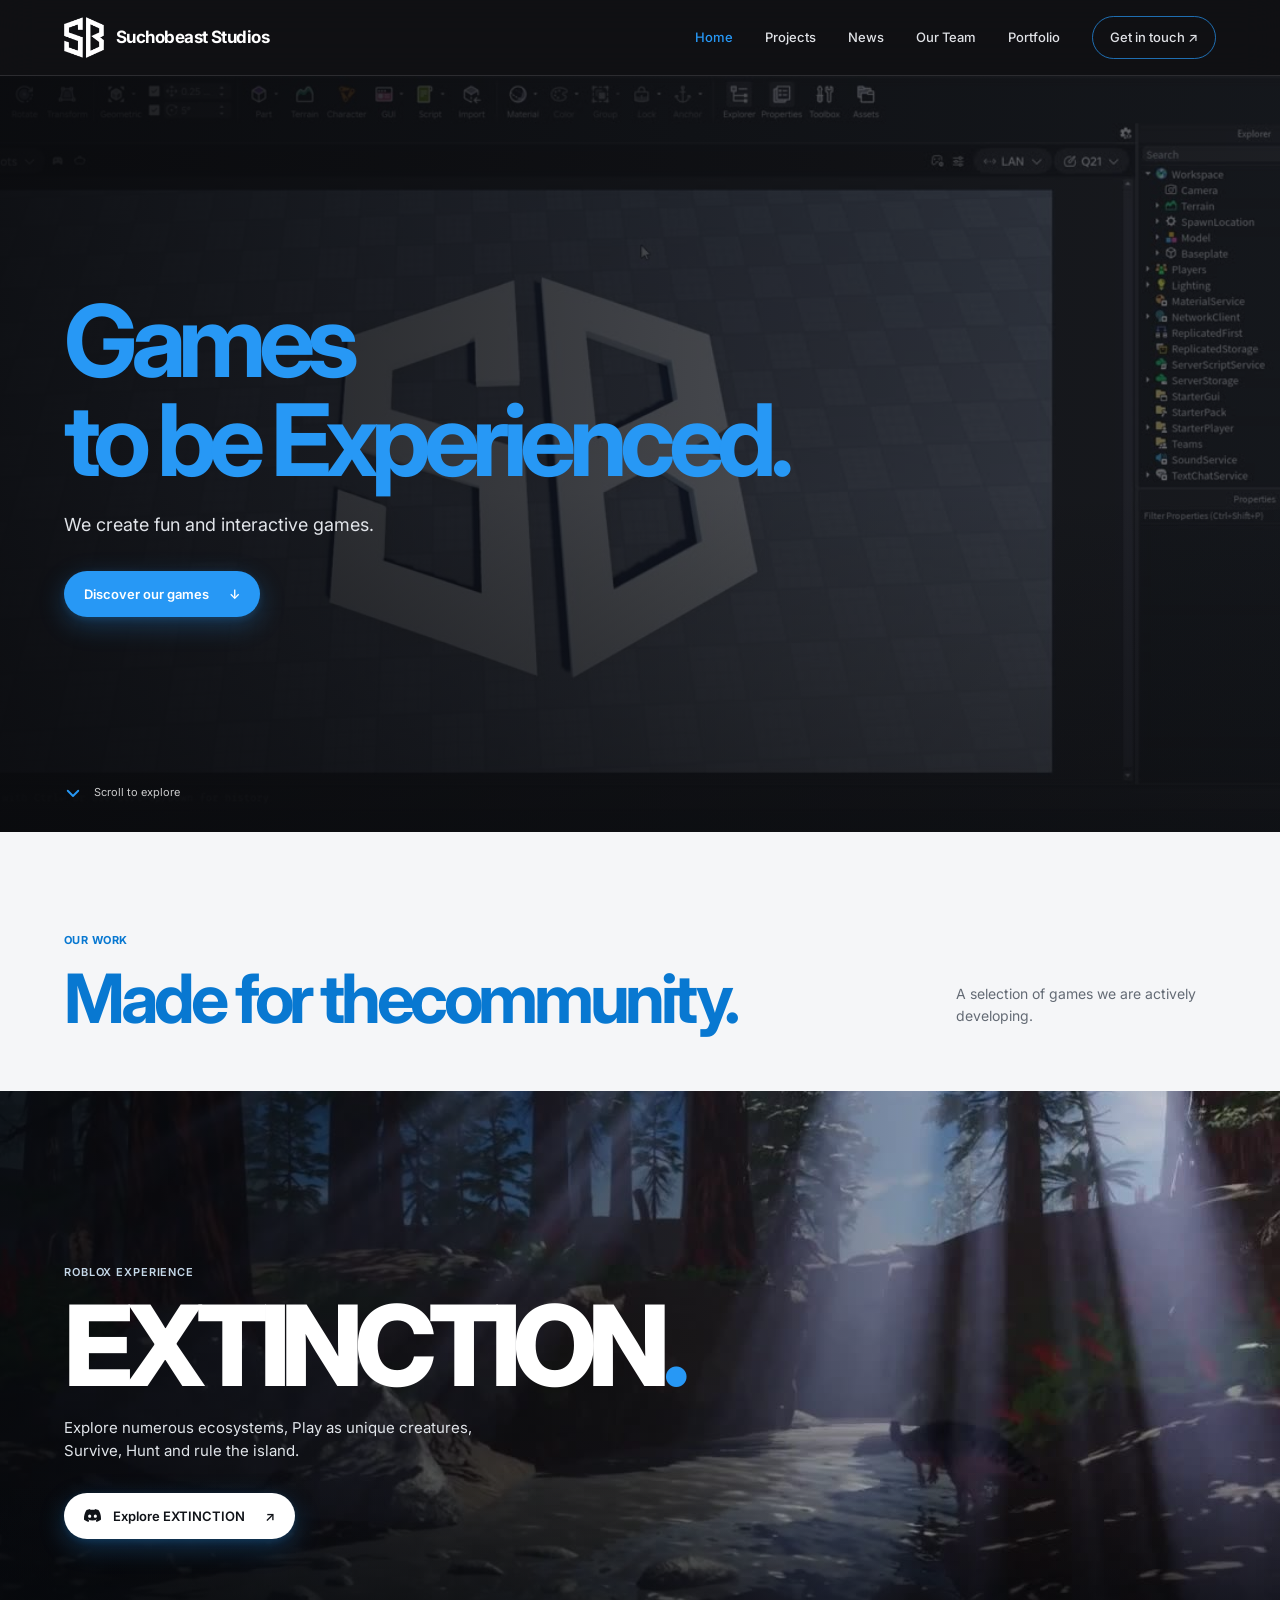
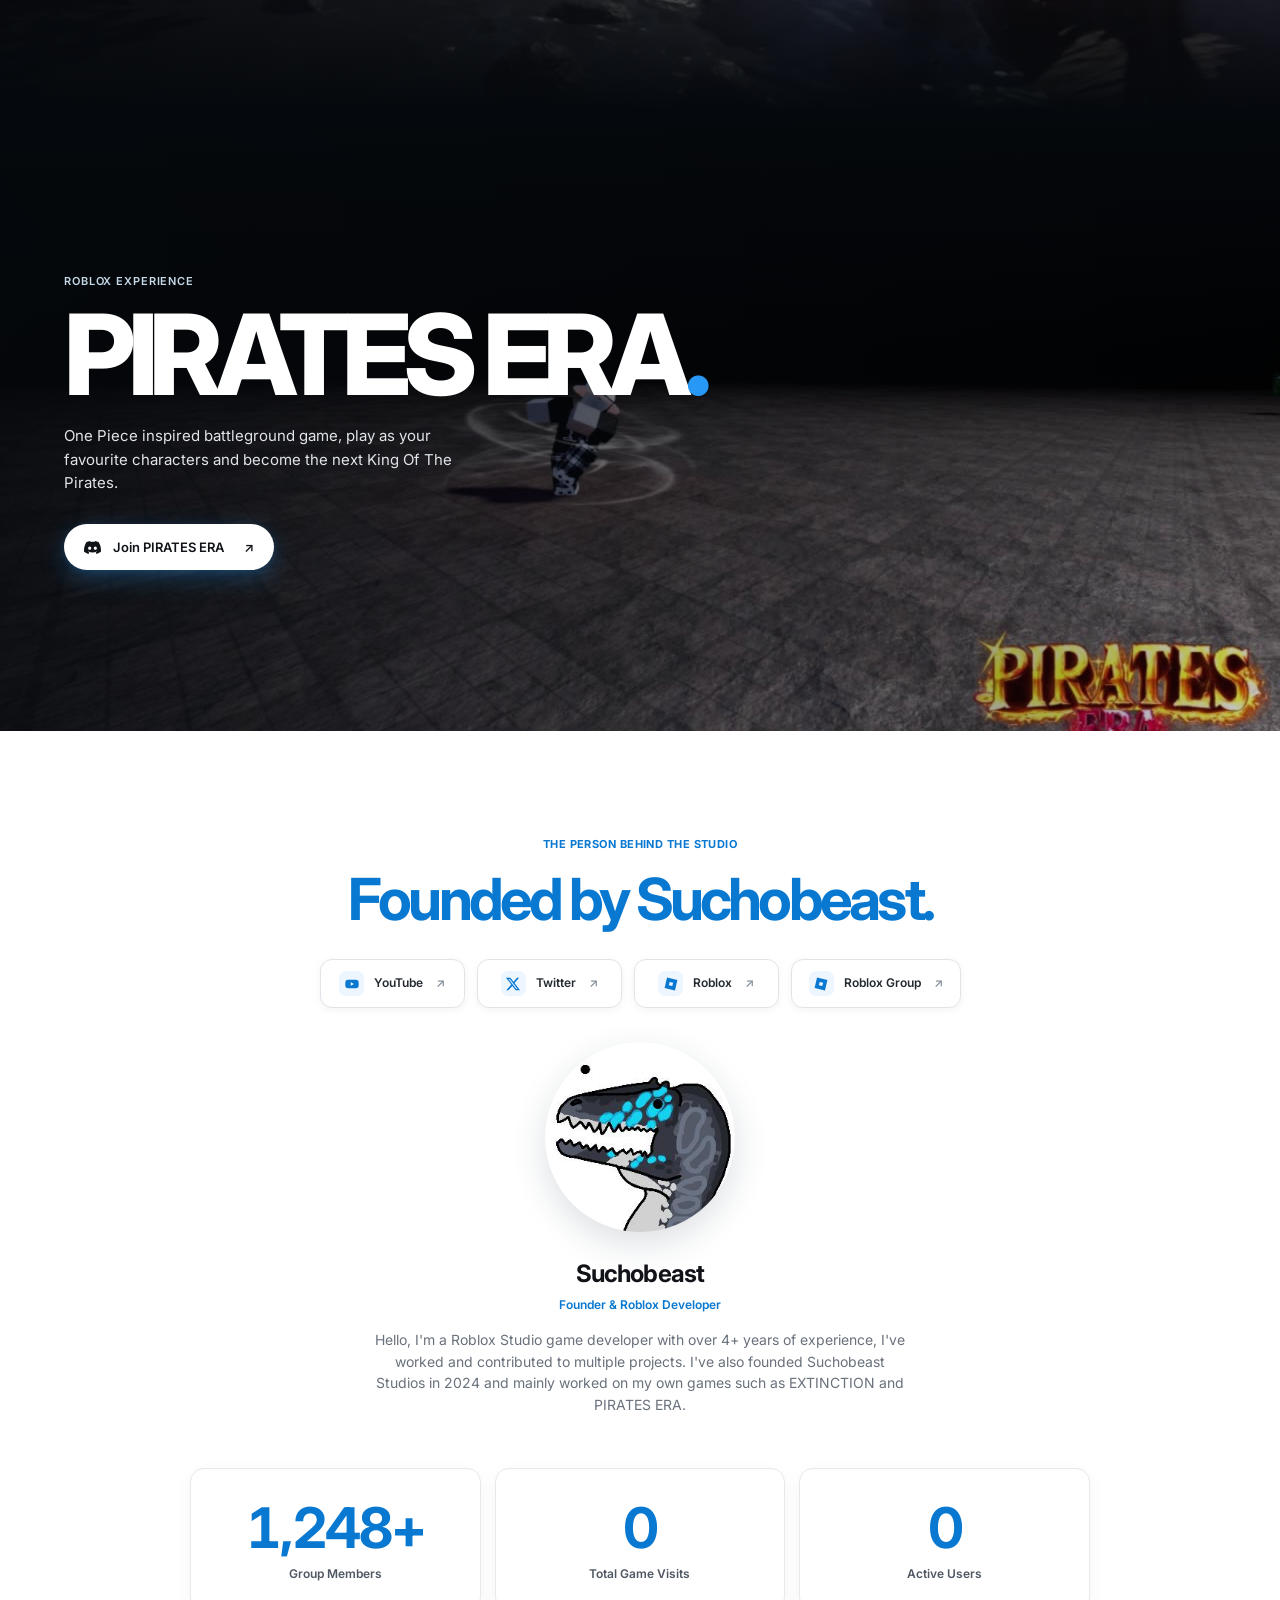
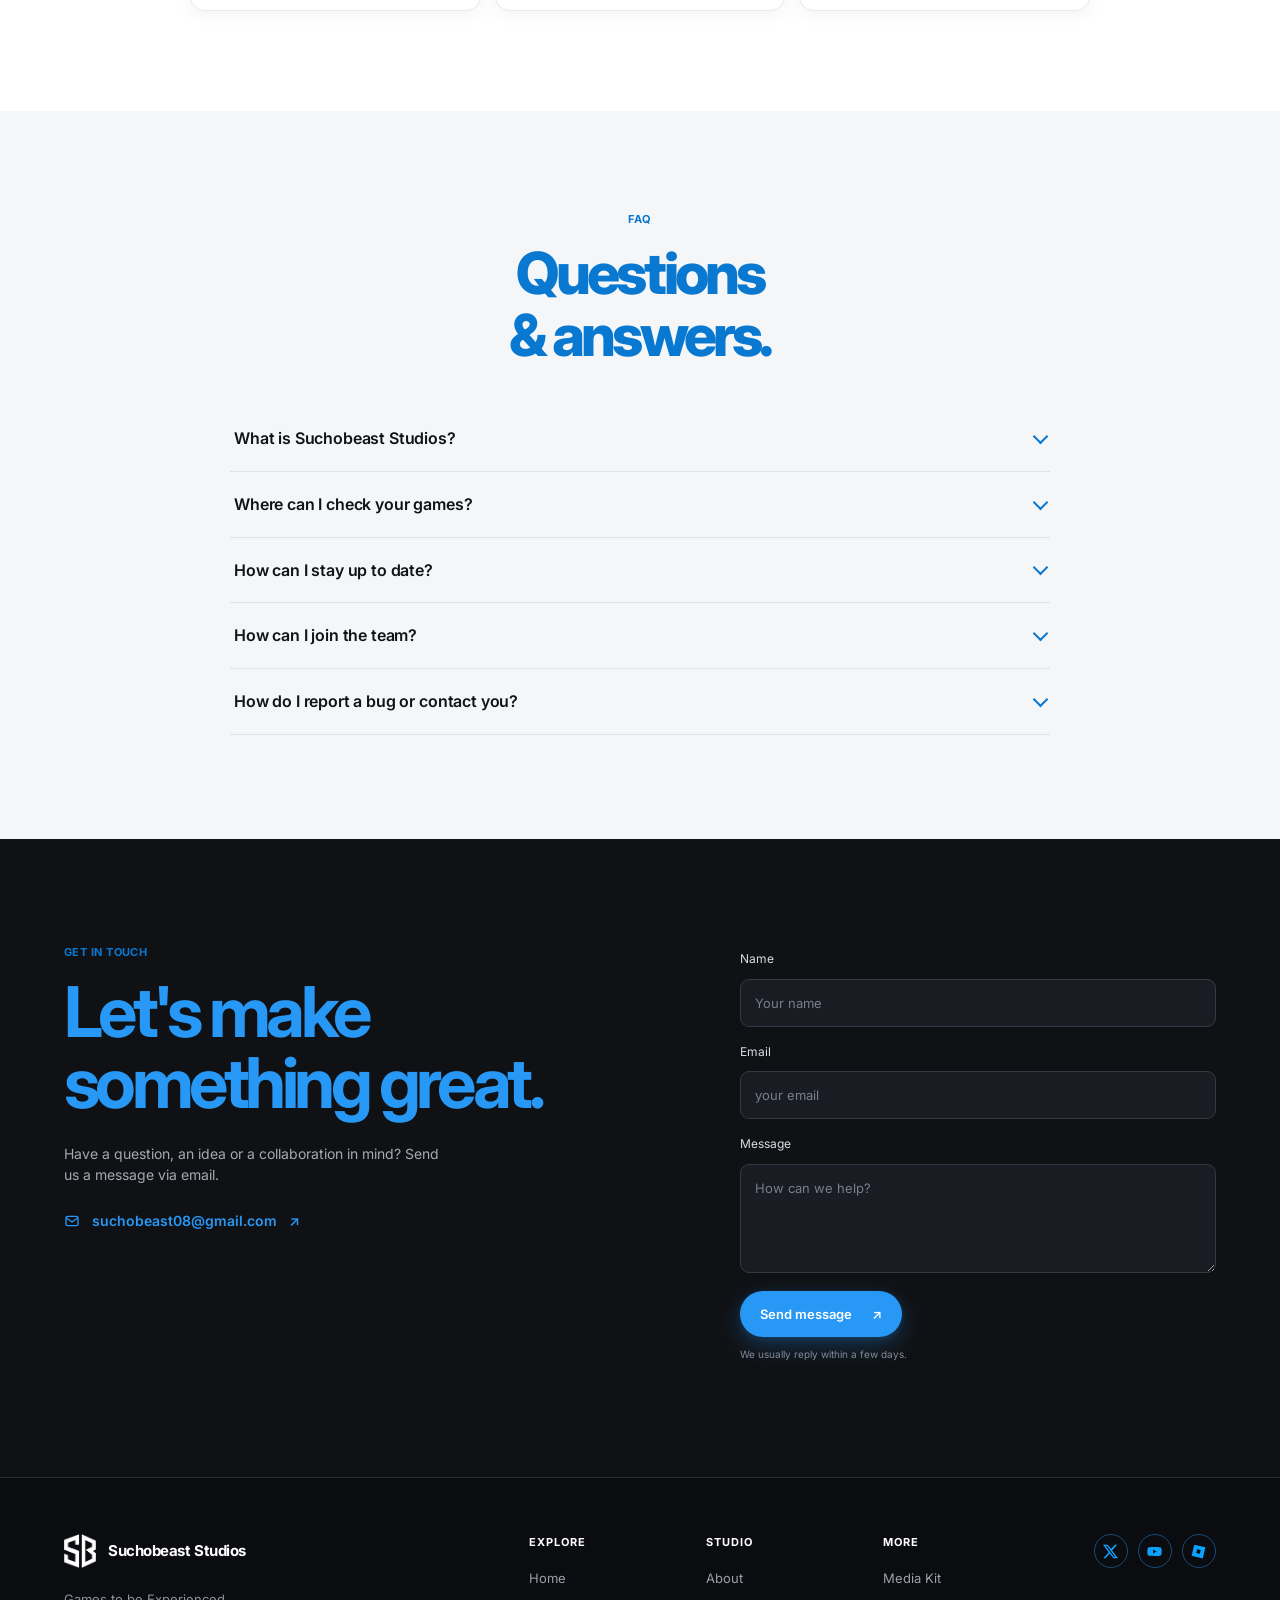
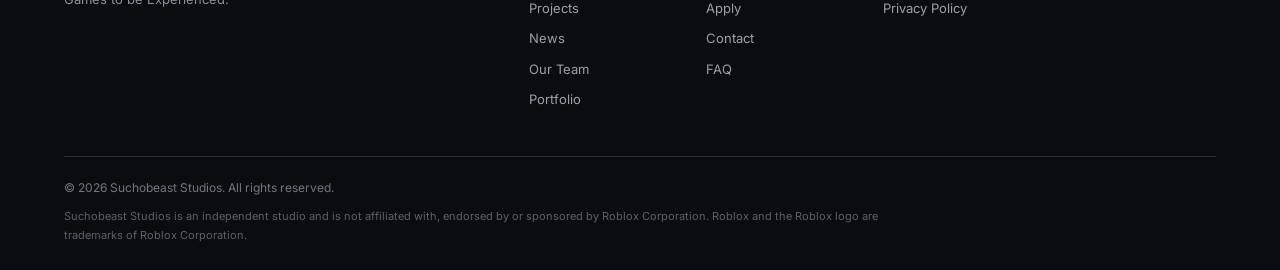
==== commit 737a8809: "Change 'Team' link text to 'Our Team'" ====
--- a/index.html
+++ b/index.html
@@ -54,7 +54,7 @@
       <a class="nav-link active" href="#home">Home</a>
       <a class="nav-link" href="projects.html">Projects</a>
       <a class="nav-link" href="news.html">News</a>
-      <a class="nav-link" href="team.html">Team</a>
+      <a class="nav-link" href="team.html">Our Team</a>
       <a class="nav-link" href="portfolio.html">Portfolio</a>
       <a class="nav-cta" href="#contact">Get in touch <span>↗</span></a>
     </nav>
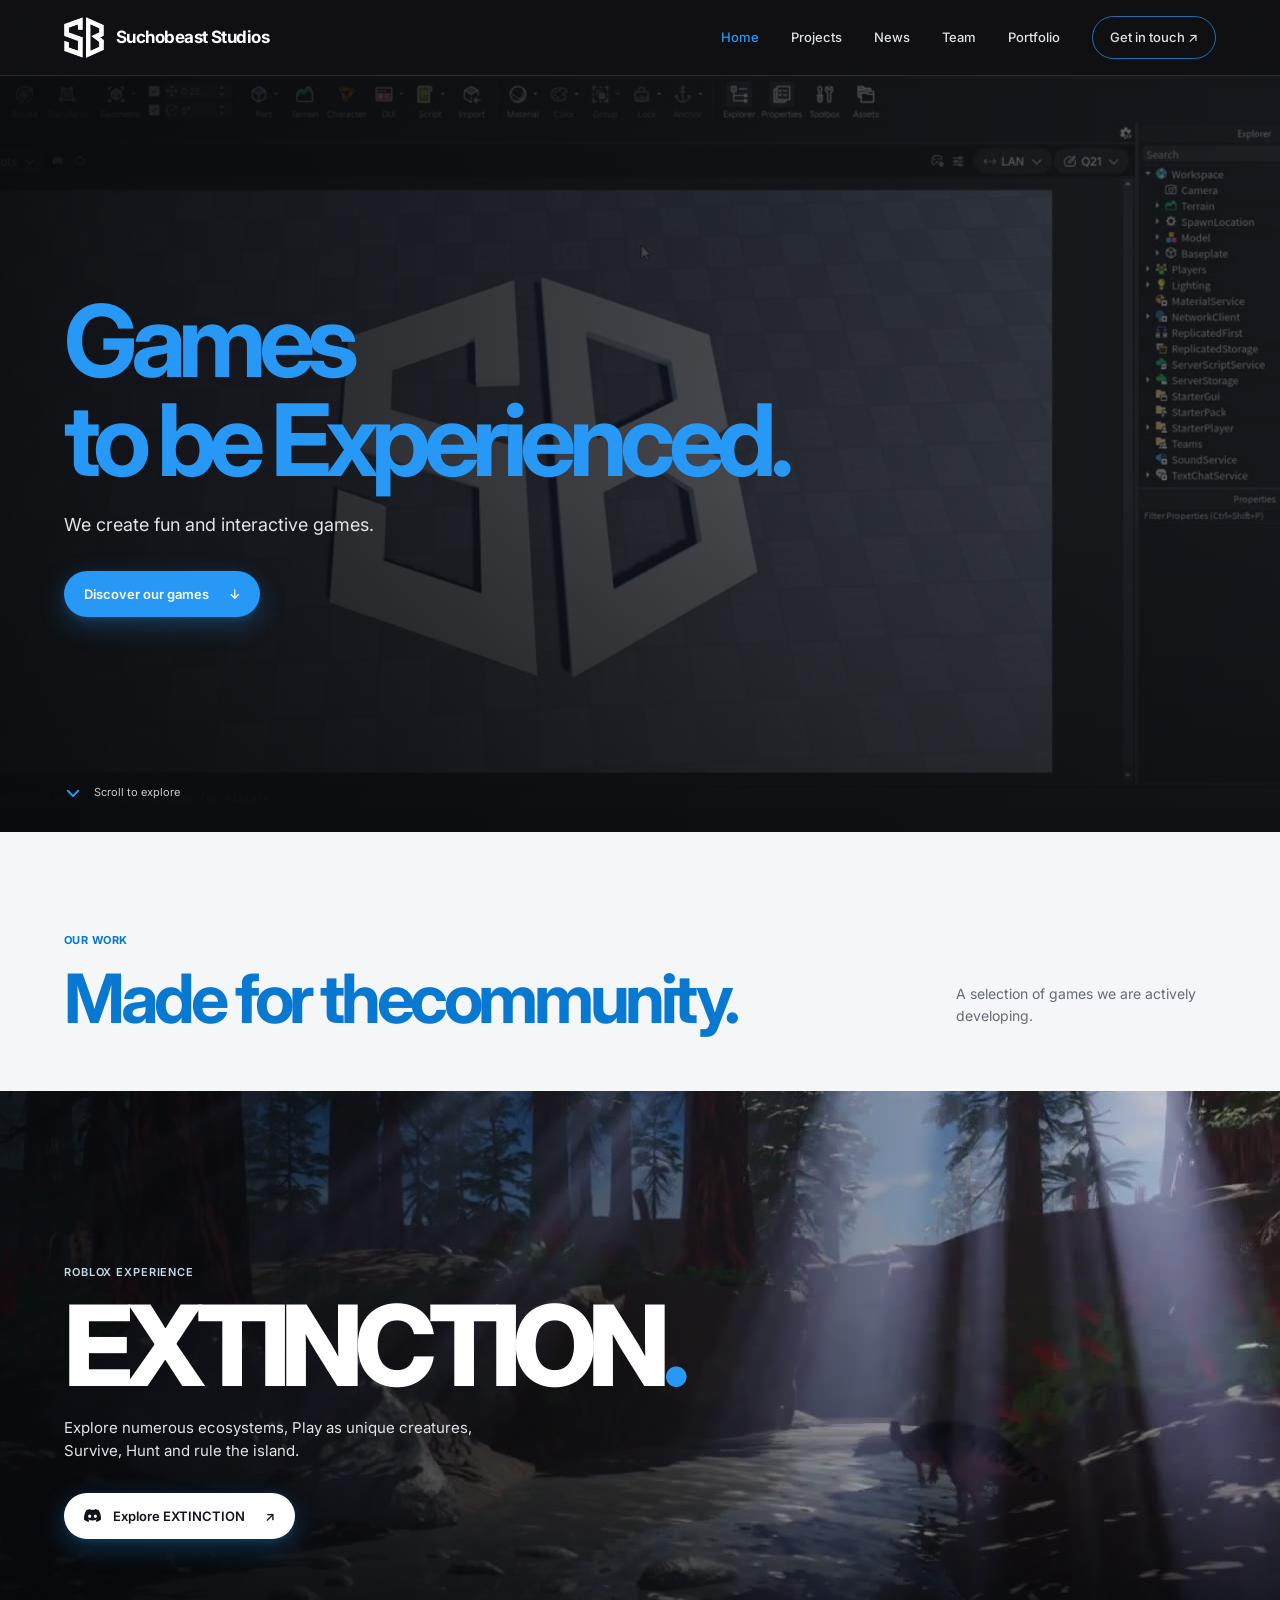
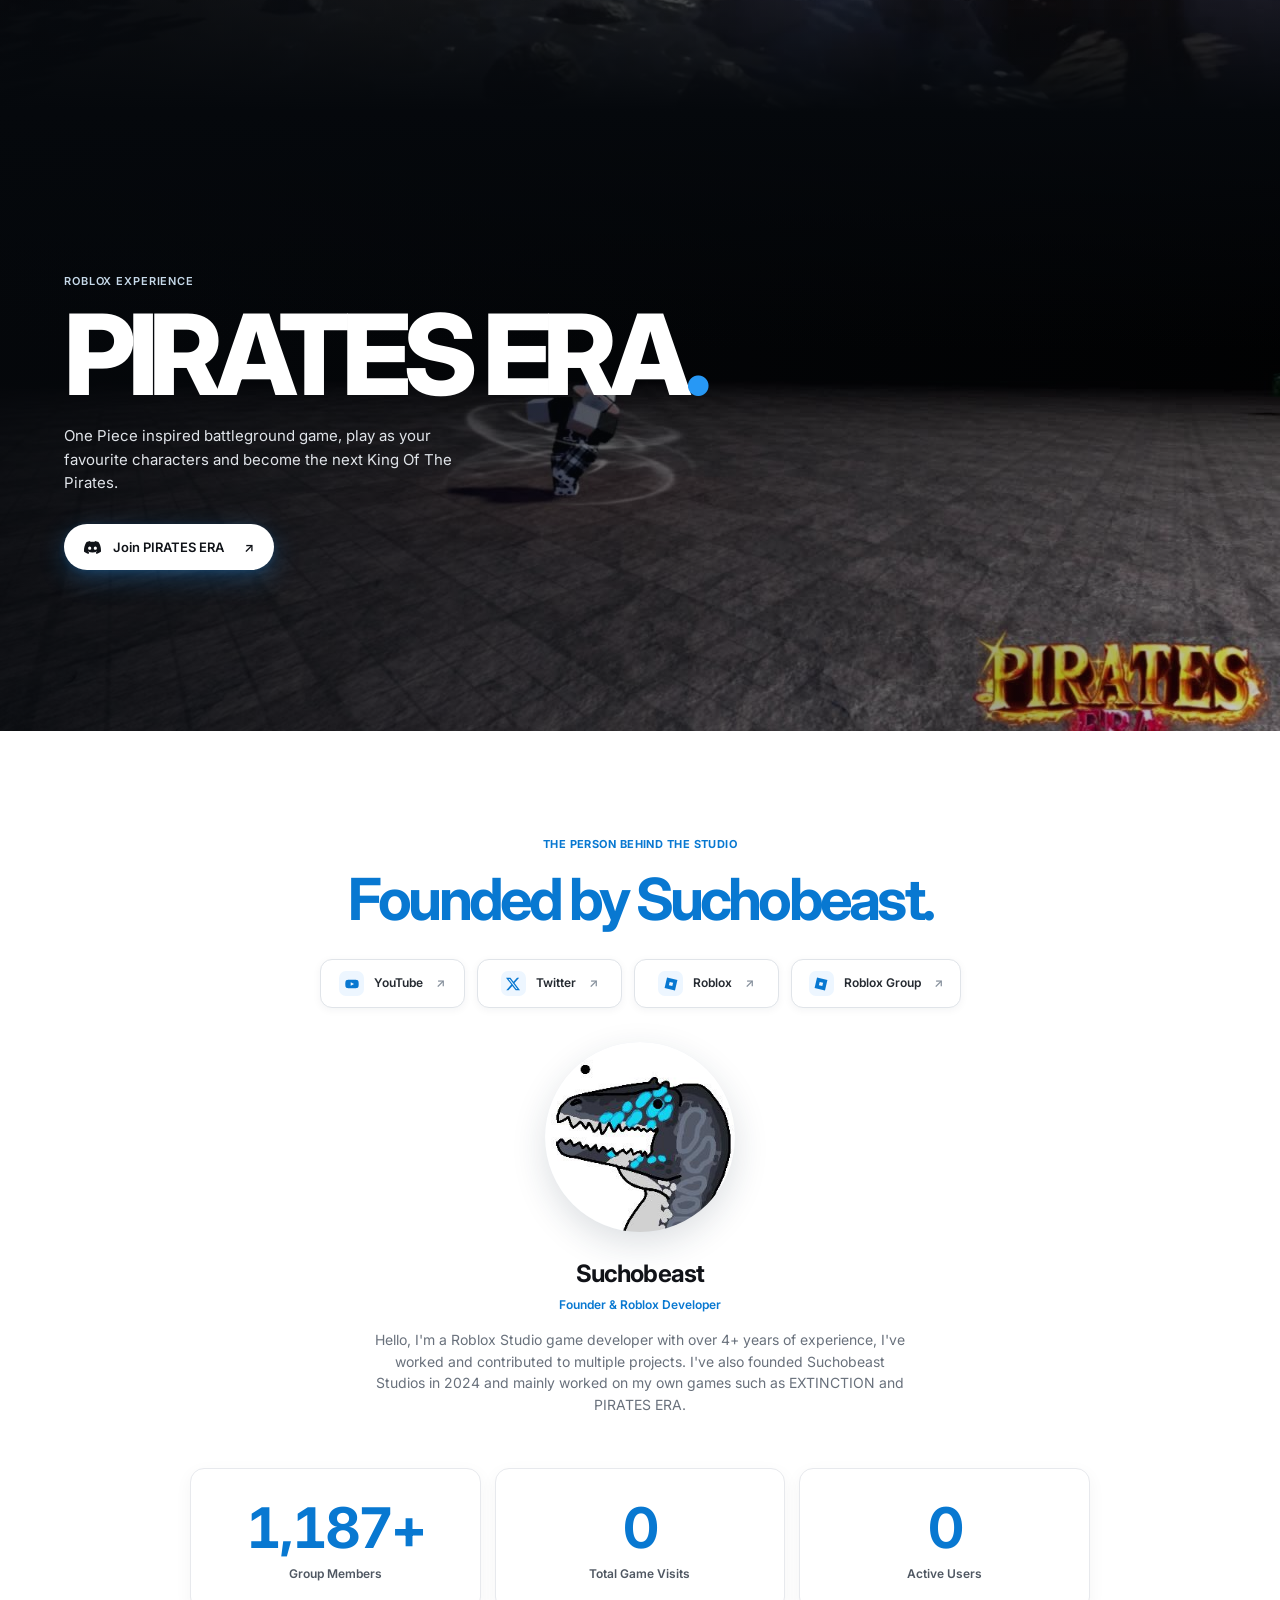
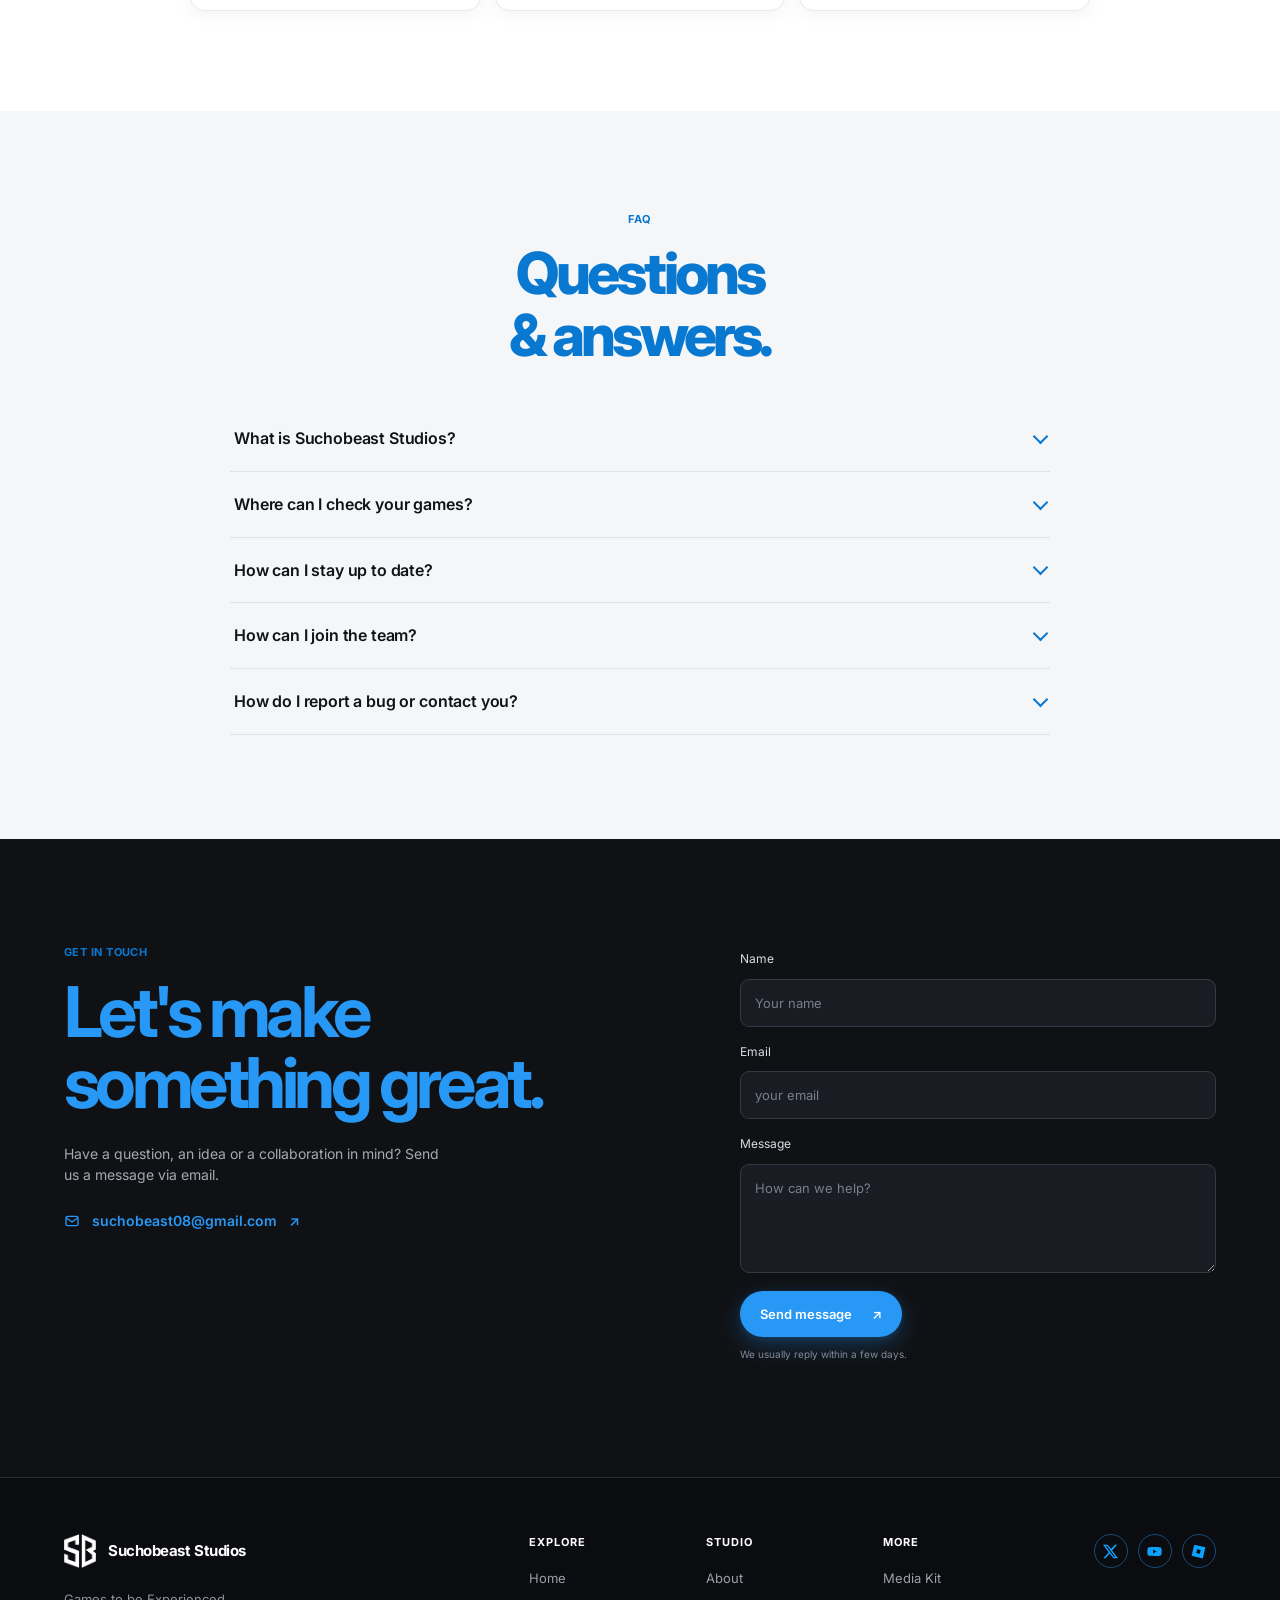
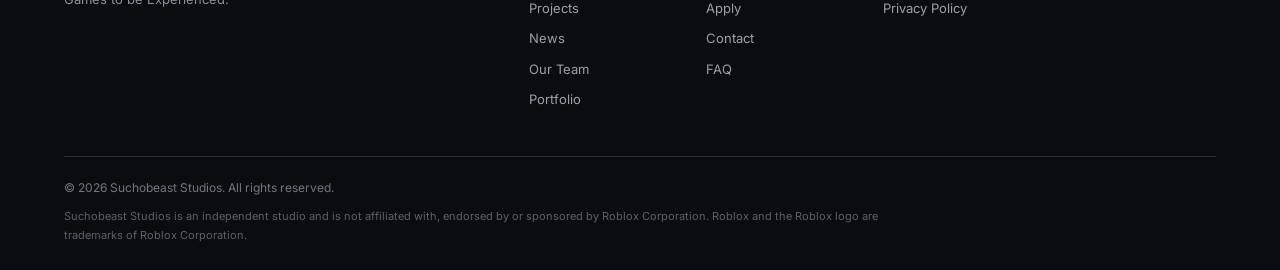
==== commit 5e45cd76: "Shorten 'Our Team' link text to 'Team'" ====
--- a/index.html
+++ b/index.html
@@ -54,7 +54,7 @@
       <a class="nav-link active" href="#home">Home</a>
       <a class="nav-link" href="projects.html">Projects</a>
       <a class="nav-link" href="news.html">News</a>
-      <a class="nav-link" href="team.html">Our Team</a>
+      <a class="nav-link" href="team.html">Team</a>
       <a class="nav-link" href="portfolio.html">Portfolio</a>
       <a class="nav-cta" href="#contact">Get in touch <span>↗</span></a>
     </nav>
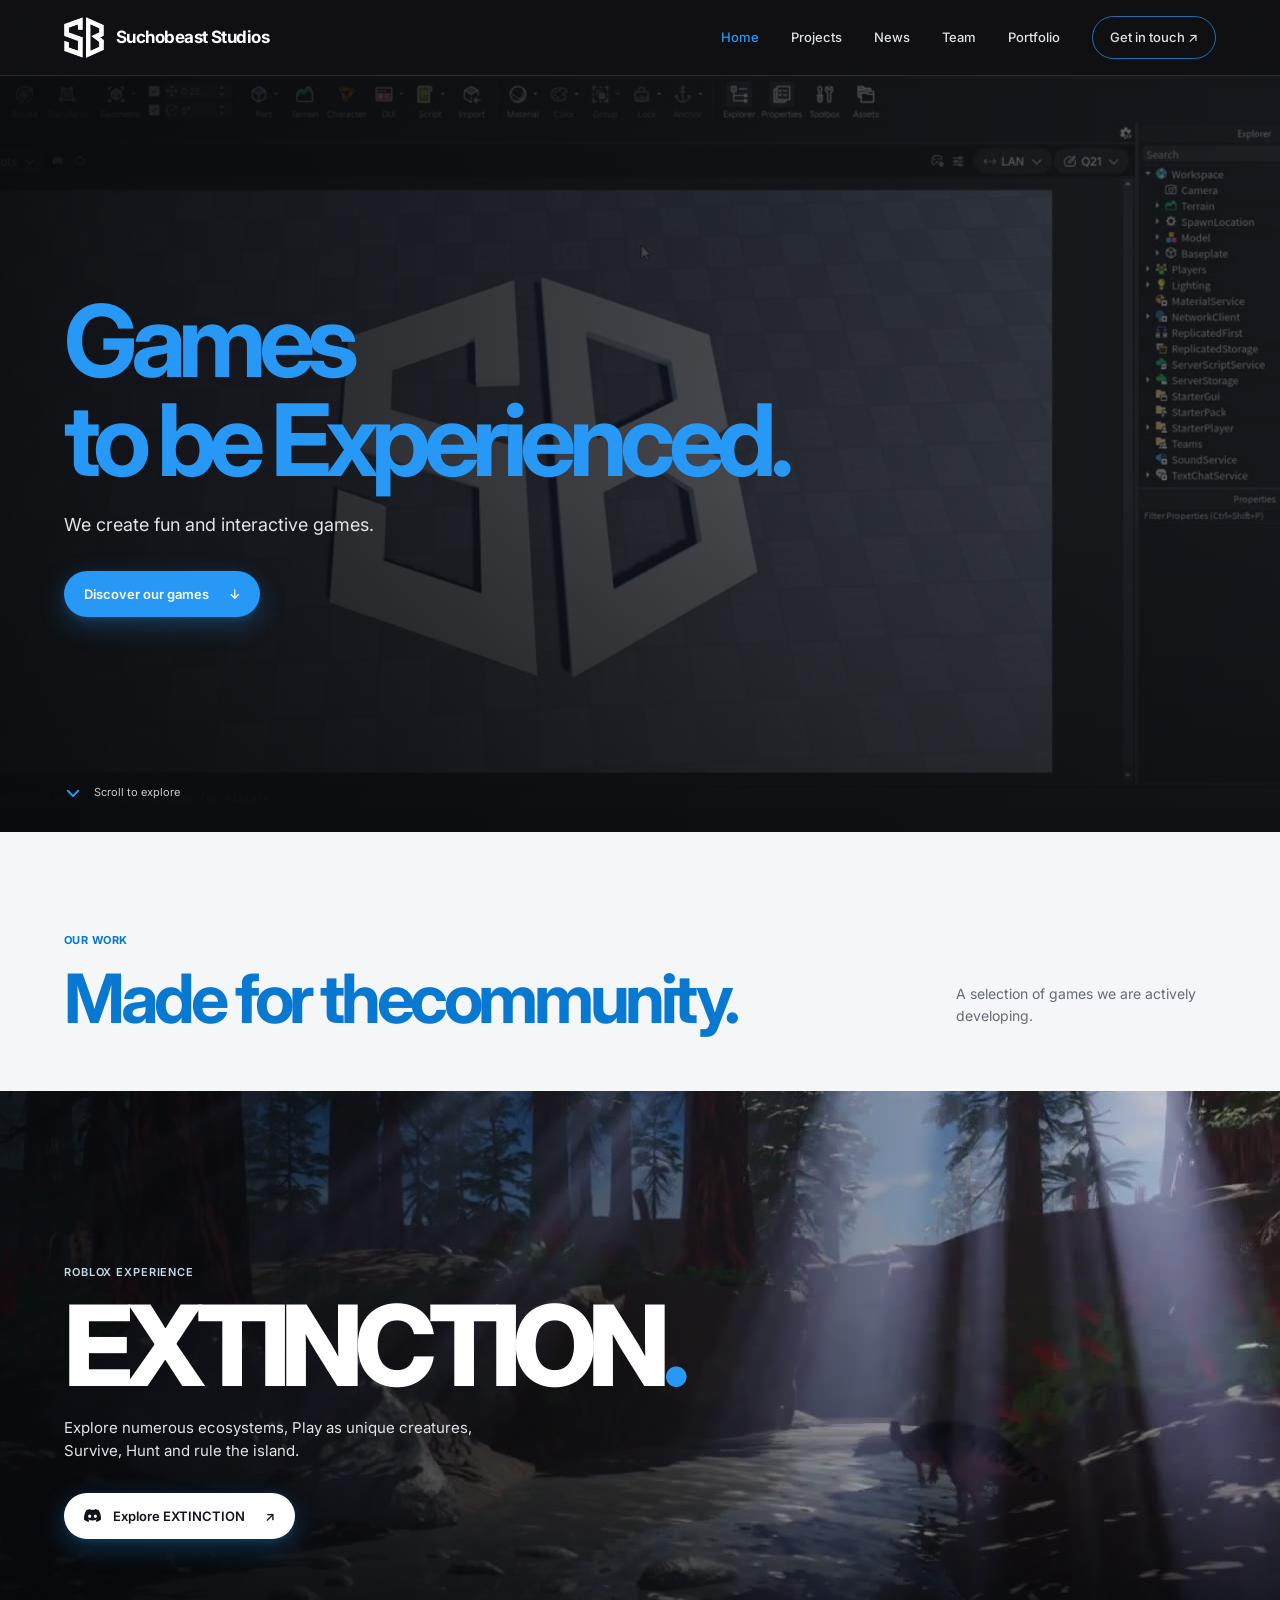
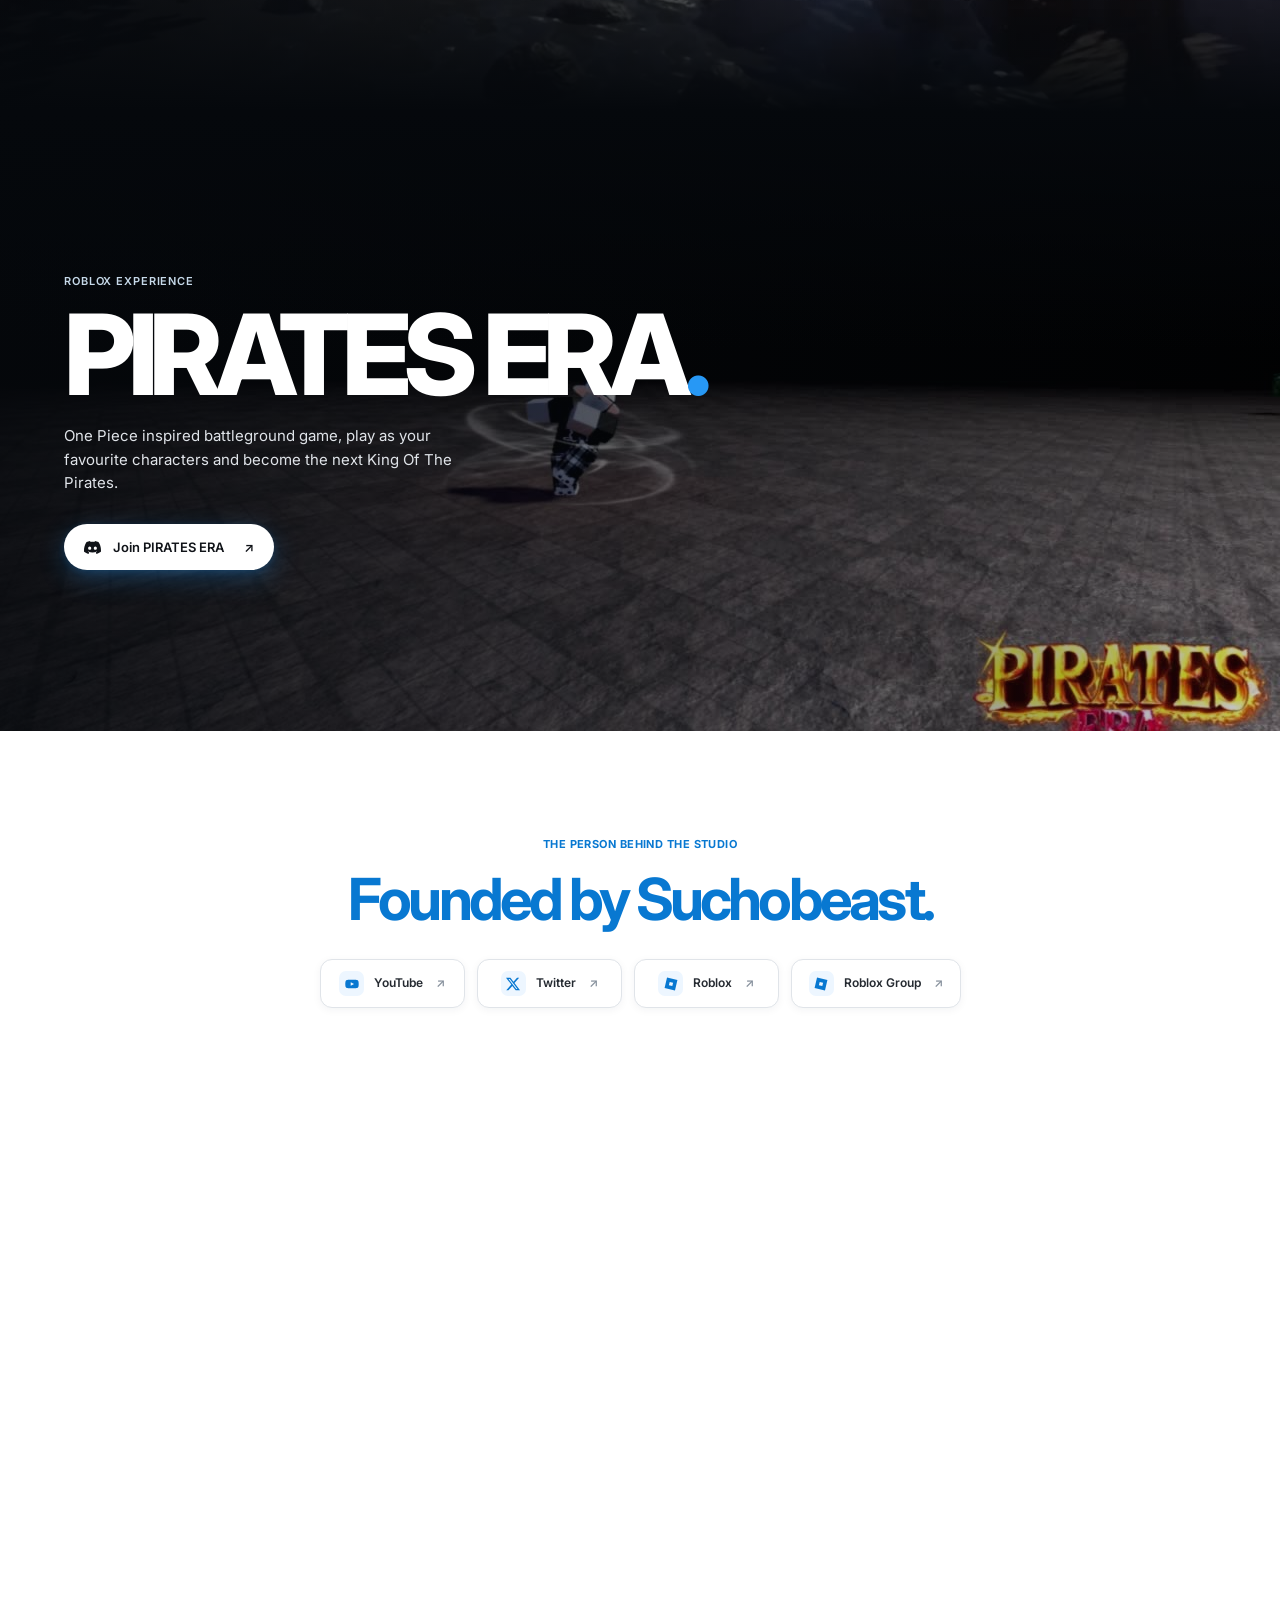
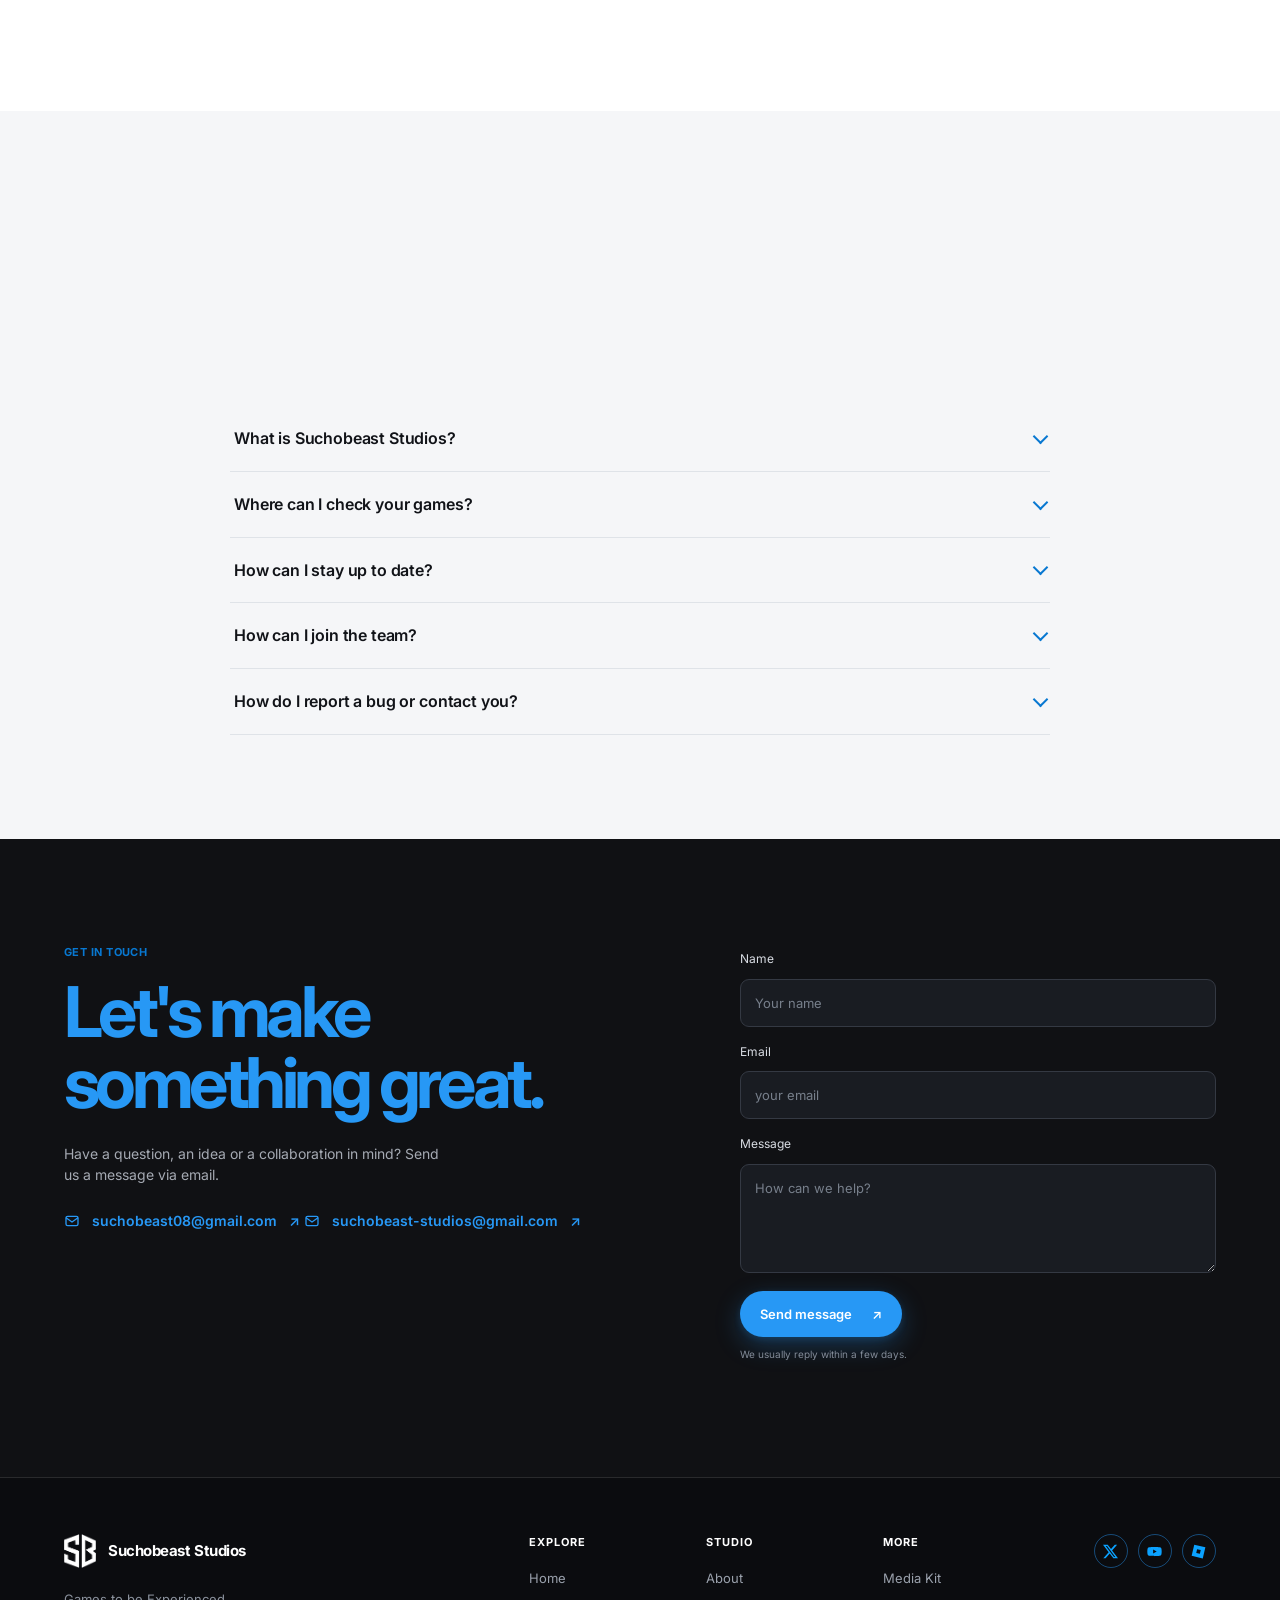
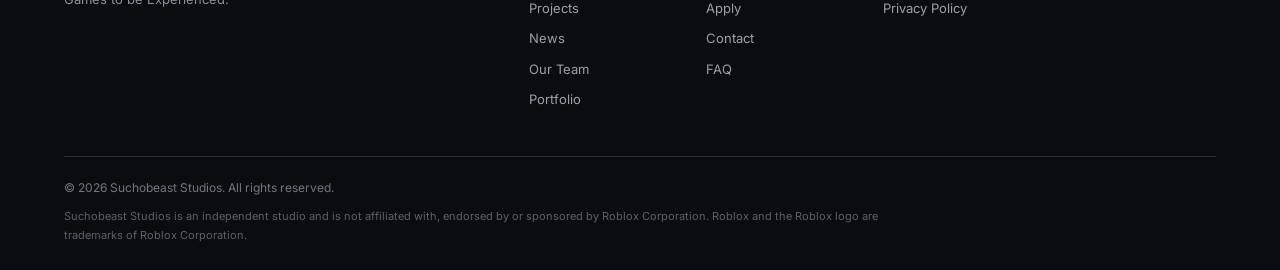
==== commit b15a7bd0: "Update contact email and Twitter link in footer" ====
--- a/index.html
+++ b/index.html
@@ -240,6 +240,11 @@
             suchobeast08@gmail.com
             <span>↗</span>
           </a>
+          <a class="contact-email" href="mailto:suchobeast-studios@gmail.com">
+            <svg class="ico" aria-hidden="true"><use href="#i-mail"/></svg>
+            suchobeast-studios@gmail.com
+            <span>↗</span>
+          </a>
         </div>
         <!-- Contact form (sent with Web3Forms: the key is in js/script.js) -->
         <form class="contact-form reveal" id="contact-form" novalidate data-ajax data-subject="Website inquiry from" data-success="Message sent. Thank you, we will get back to you soon.">
@@ -296,7 +301,7 @@
       </nav>
       <!-- Footer social icons (Twitter, YouTube, Roblox Group) -->
       <div class="footer-social" aria-label="Social links">
-        <a href="https://x.com/SUCH0B3AST" target="_blank" rel="noopener" aria-label="Twitter">
+        <a href="https://x.com/Suchobeastudios" target="_blank" rel="noopener" aria-label="Twitter">
           <img src="assets/icons/twitter.svg" alt="">
         </a>
         <a href="https://www.youtube.com/@SUCHOB3AST" target="_blank" rel="noopener" aria-label="YouTube">
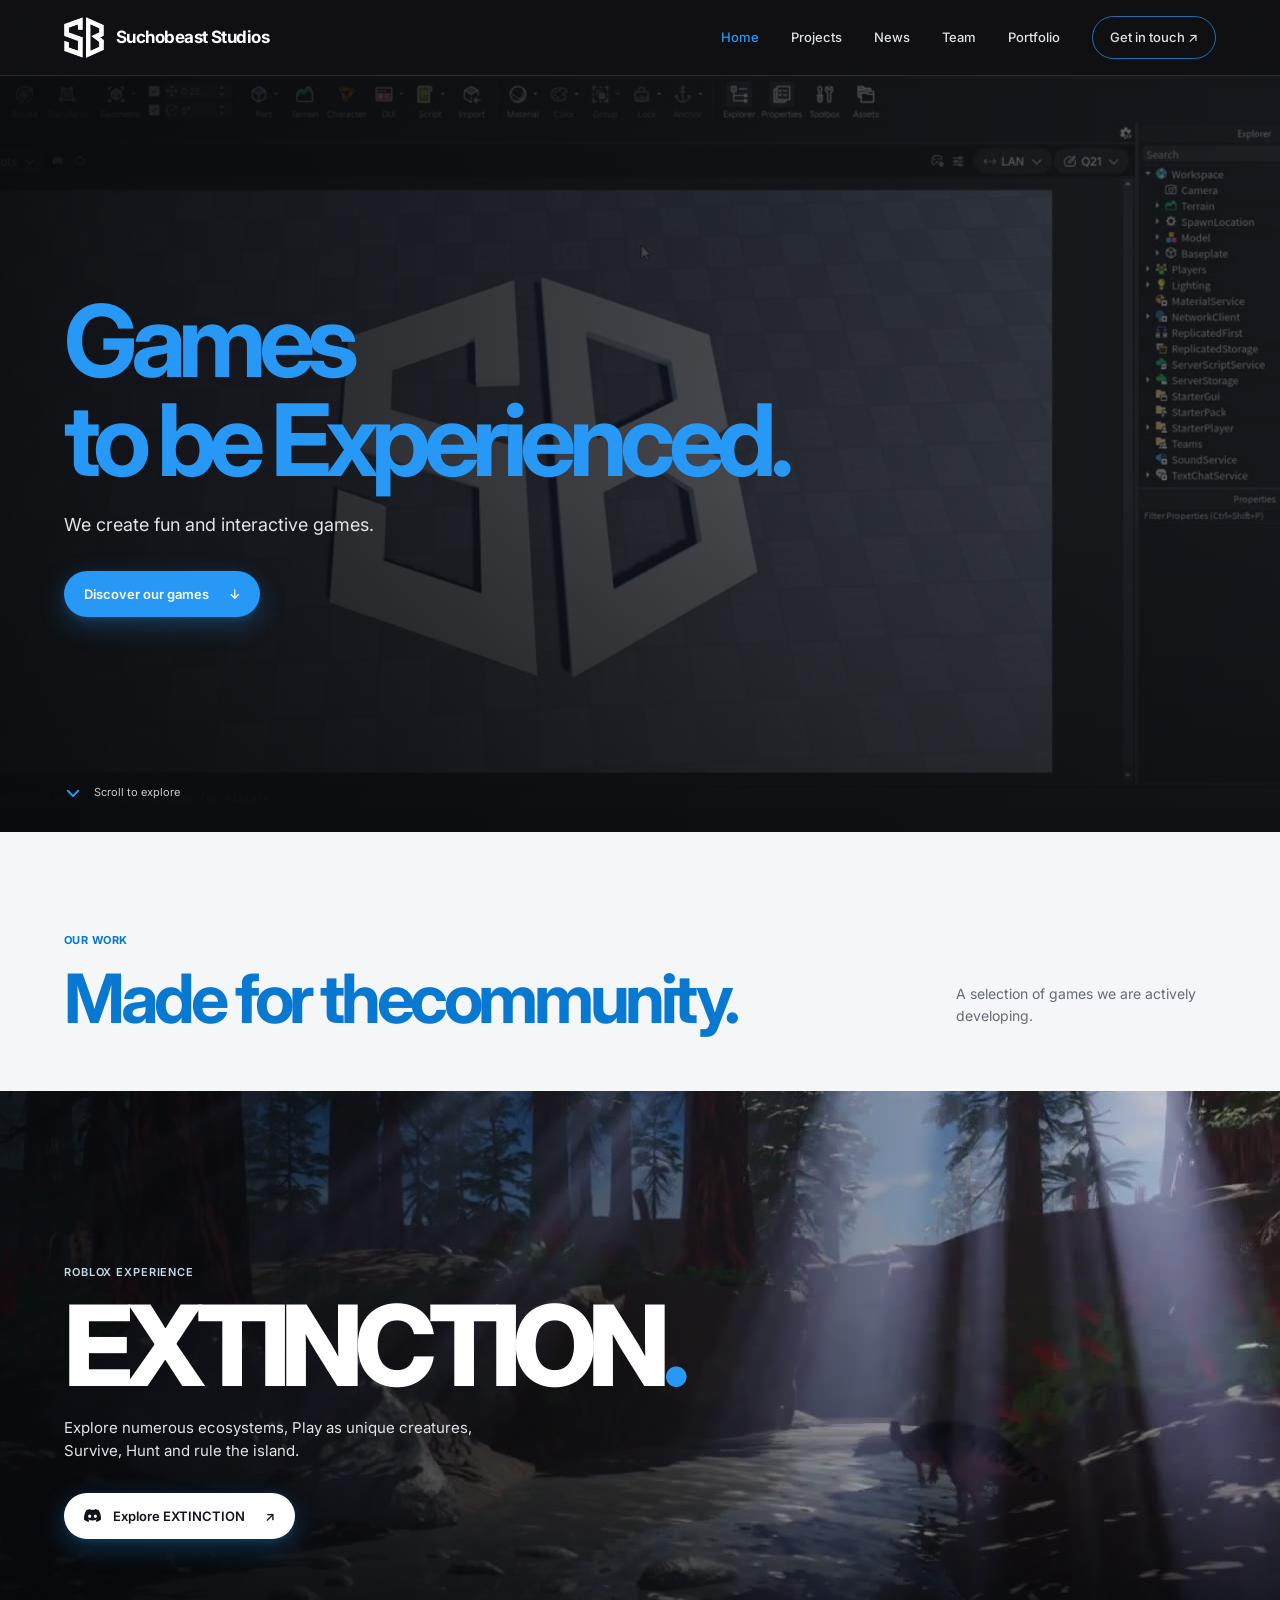
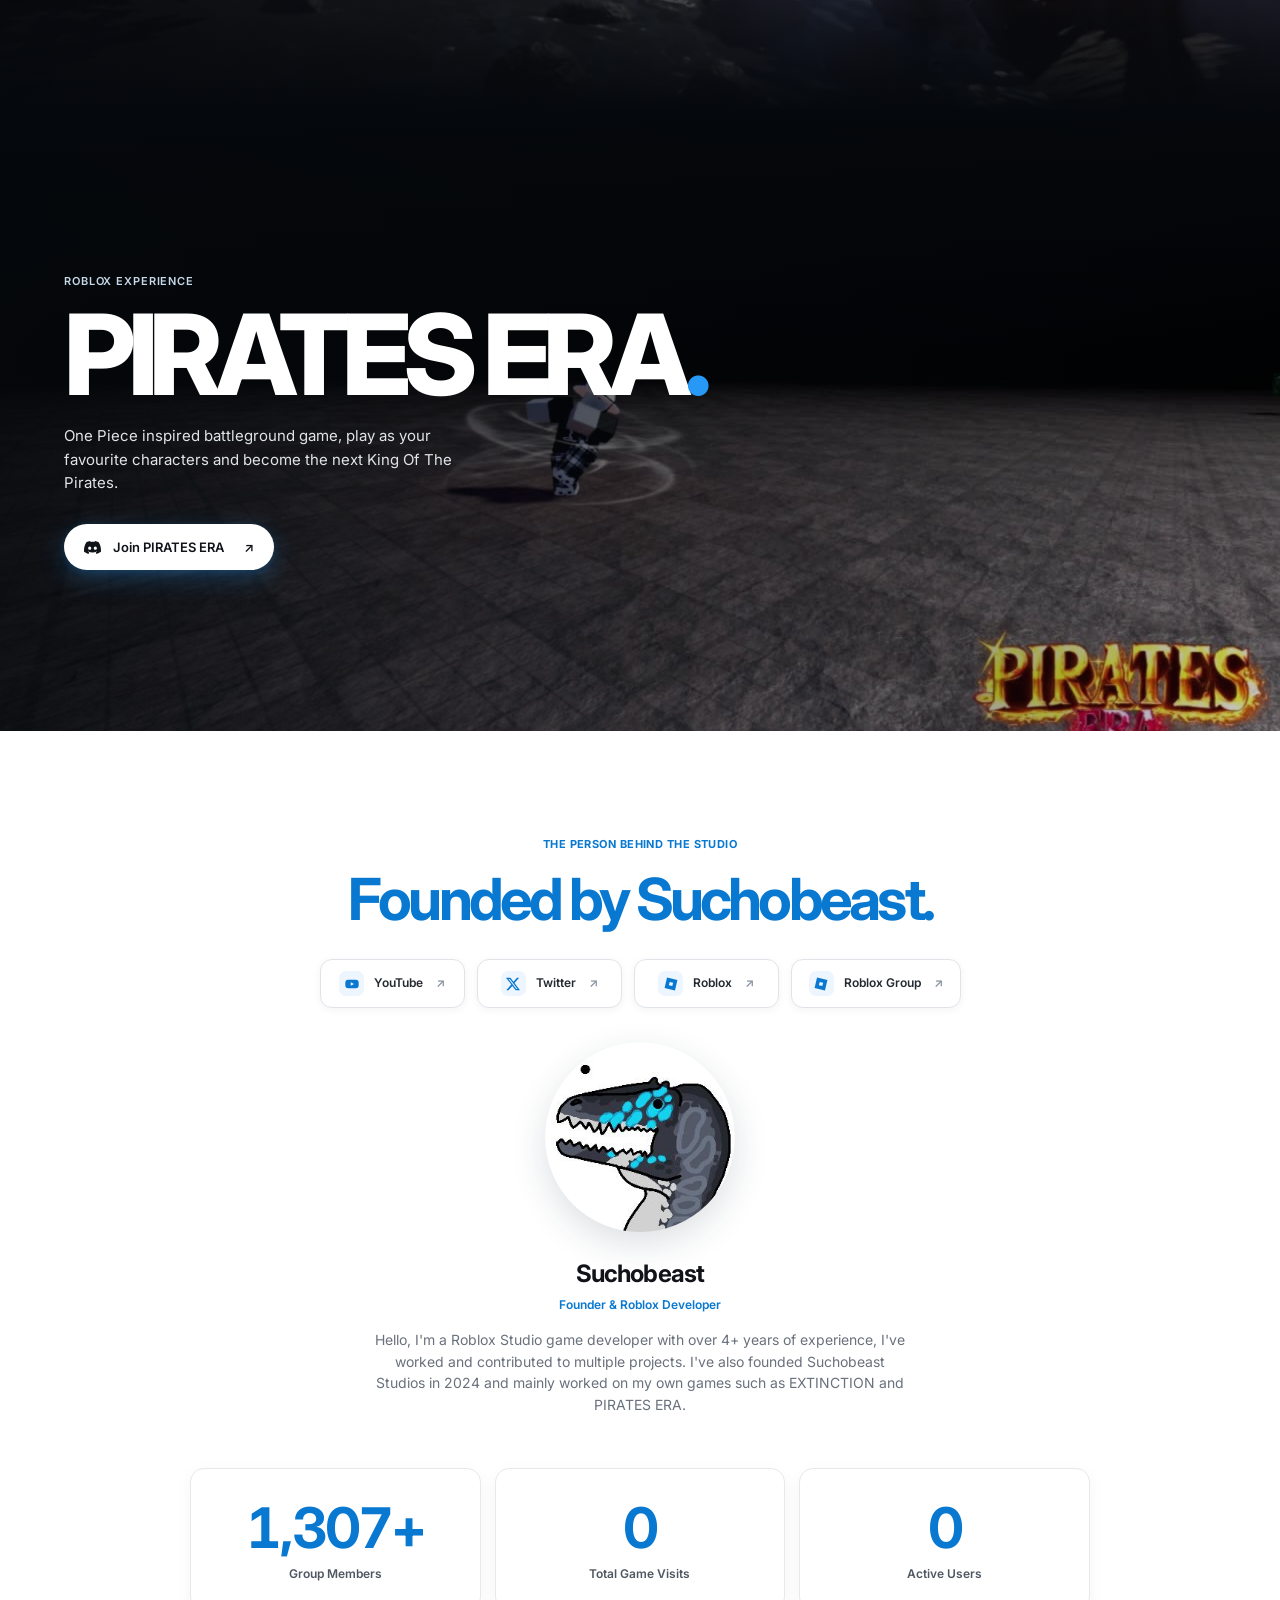
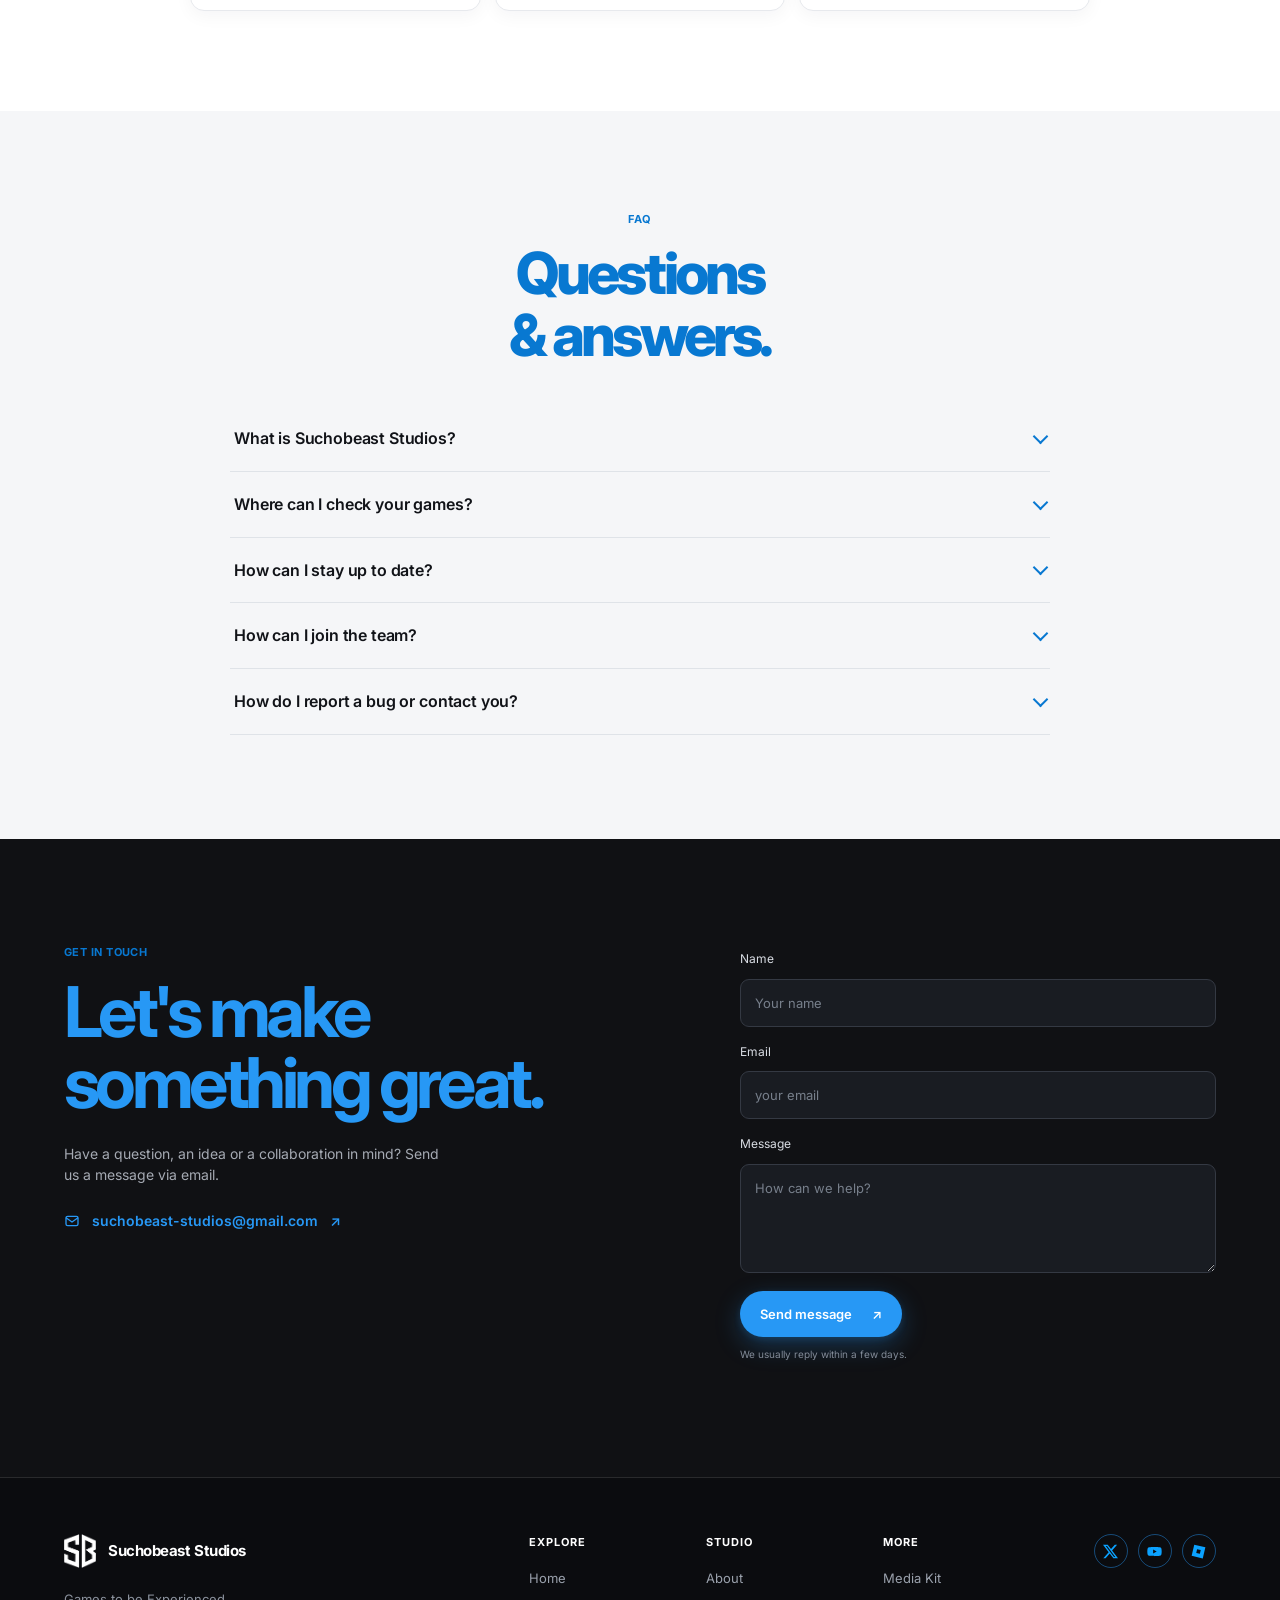
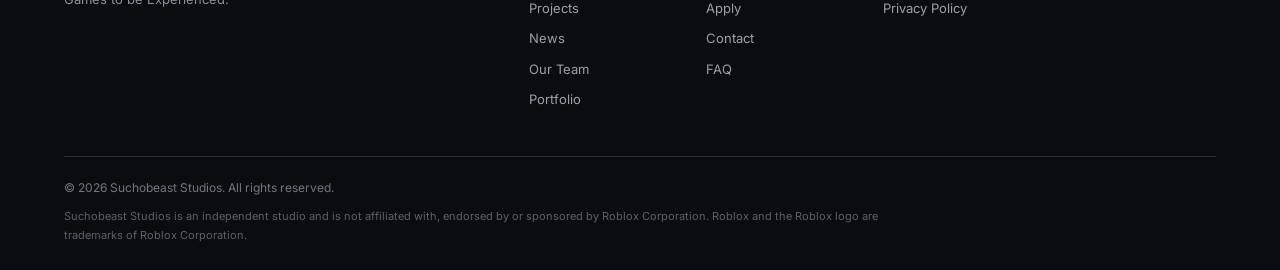
==== commit 25123f2a: "Change contact email address Updated contact email address from suchobeast08@gmail.com to suchobeast" ====
--- a/index.html
+++ b/index.html
@@ -234,12 +234,7 @@
         <div class="contact-copy-block reveal">
           <p class="eyebrow">GET IN TOUCH</p>
           <h2 class="type-on-view">Let's make<br><span>something great.</span></h2>
-          <p>Have a question, an idea or a collaboration in mind? Send us a message via email.</p>
-          <a class="contact-email" href="mailto:suchobeast08@gmail.com">
-            <svg class="ico" aria-hidden="true"><use href="#i-mail"/></svg>
-            suchobeast08@gmail.com
-            <span>↗</span>
-          </a>
+          <p>Have a question, an idea or a collaboration in mind? Send us a message via email.</p>         
           <a class="contact-email" href="mailto:suchobeast-studios@gmail.com">
             <svg class="ico" aria-hidden="true"><use href="#i-mail"/></svg>
             suchobeast-studios@gmail.com
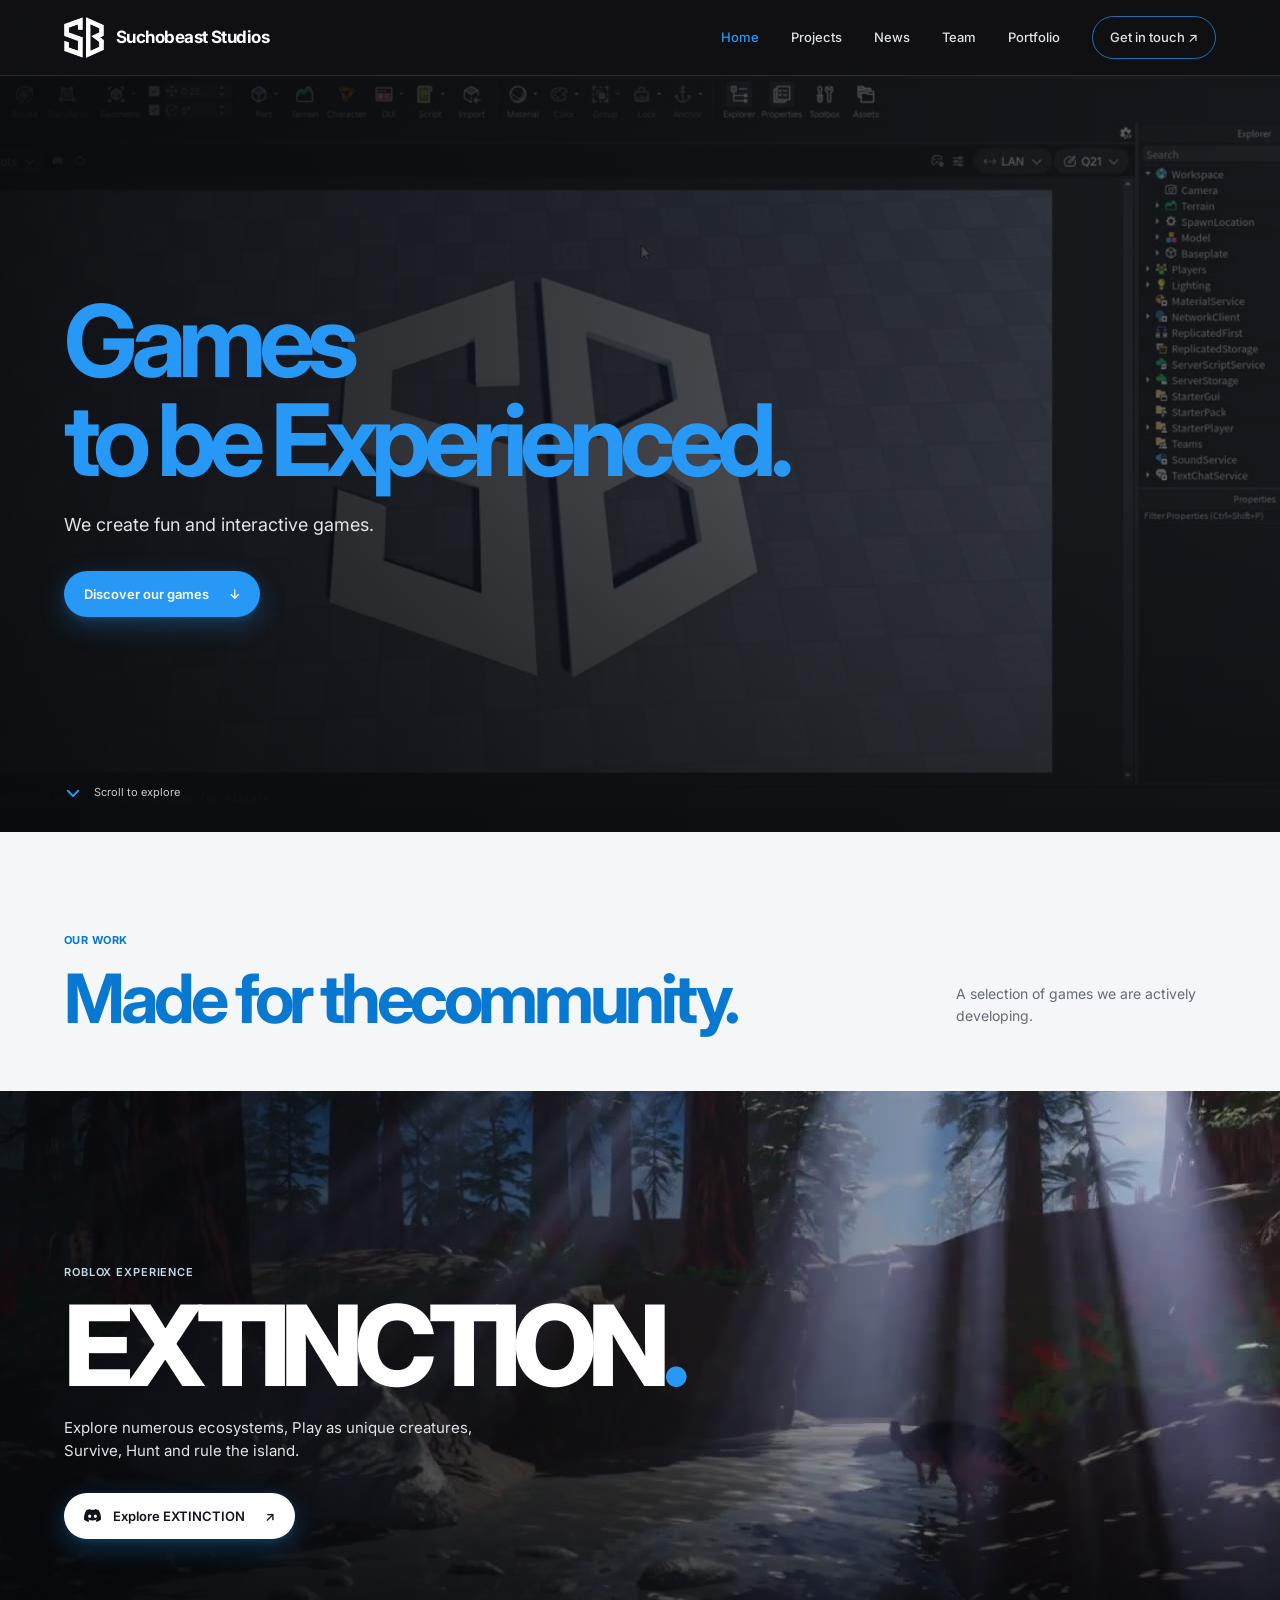
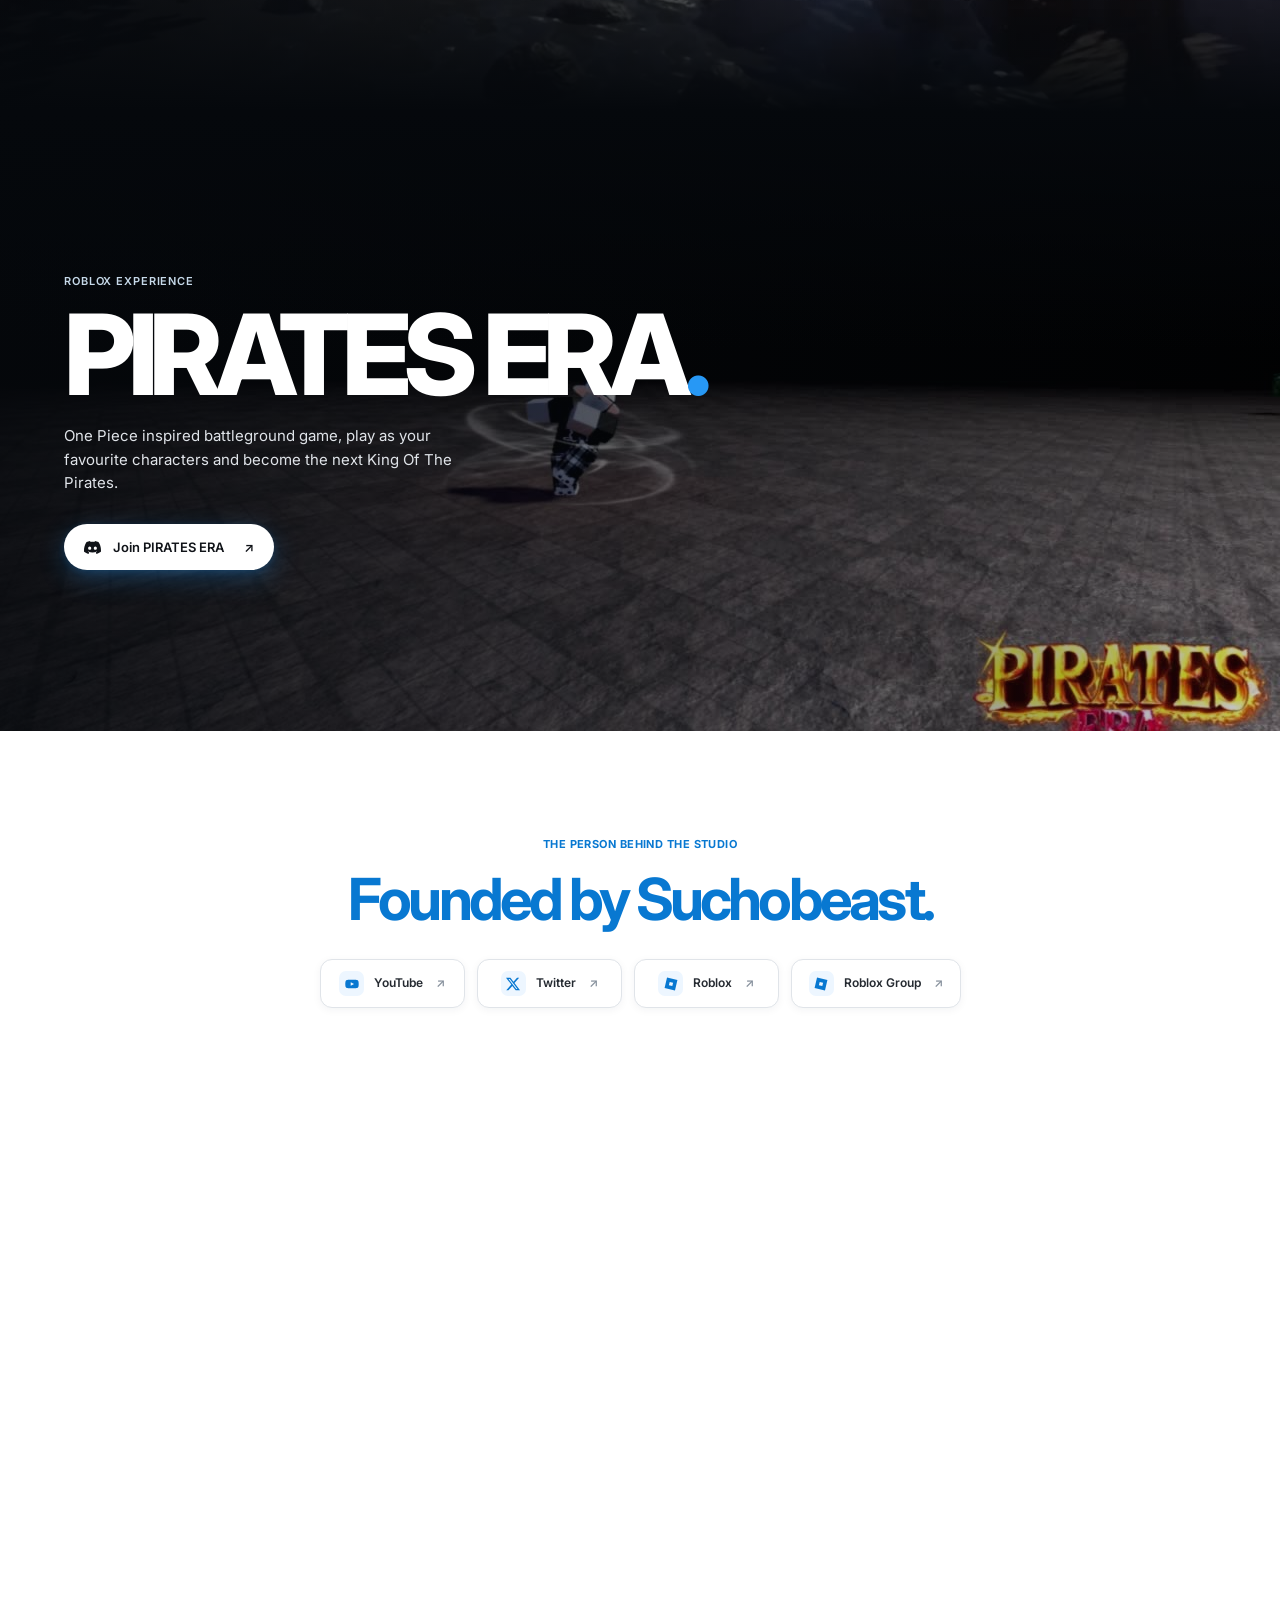
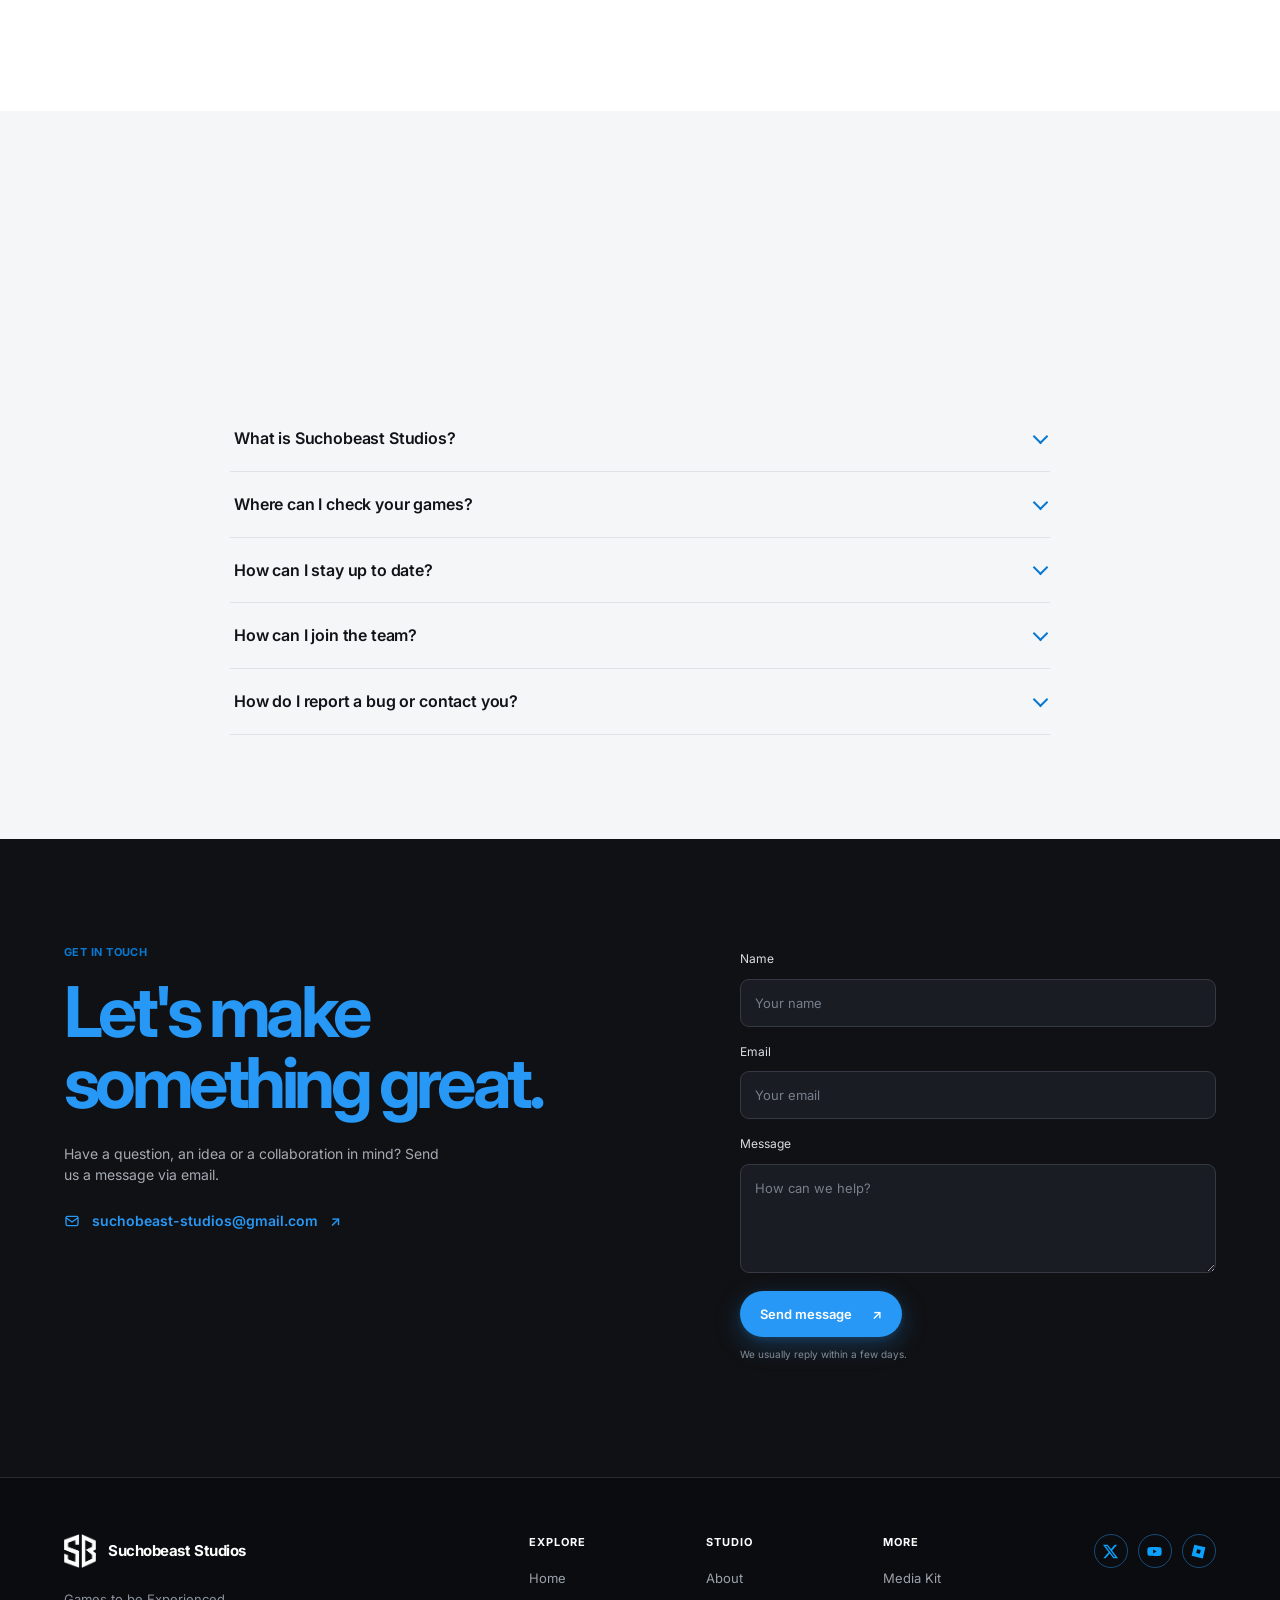
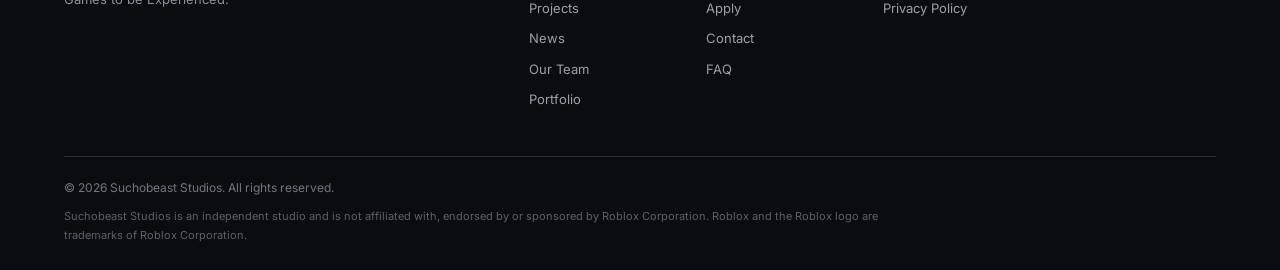
==== commit f5599038: "Change email placeholder to 'Your email' Updated the placeholder text for the email input field." ====
--- a/index.html
+++ b/index.html
@@ -247,7 +247,7 @@
           <label for="name">Name</label>
           <input id="name" name="name" type="text" placeholder="Your name" required>
           <label for="email">Email</label>
-          <input id="email" name="email" type="email" placeholder="your email" required>
+          <input id="email" name="email" type="email" placeholder="Your email" required>
           <label for="message">Message</label>
           <textarea id="message" name="message" rows="4" placeholder="How can we help?" required></textarea>
           <button class="button button-blue" type="submit">
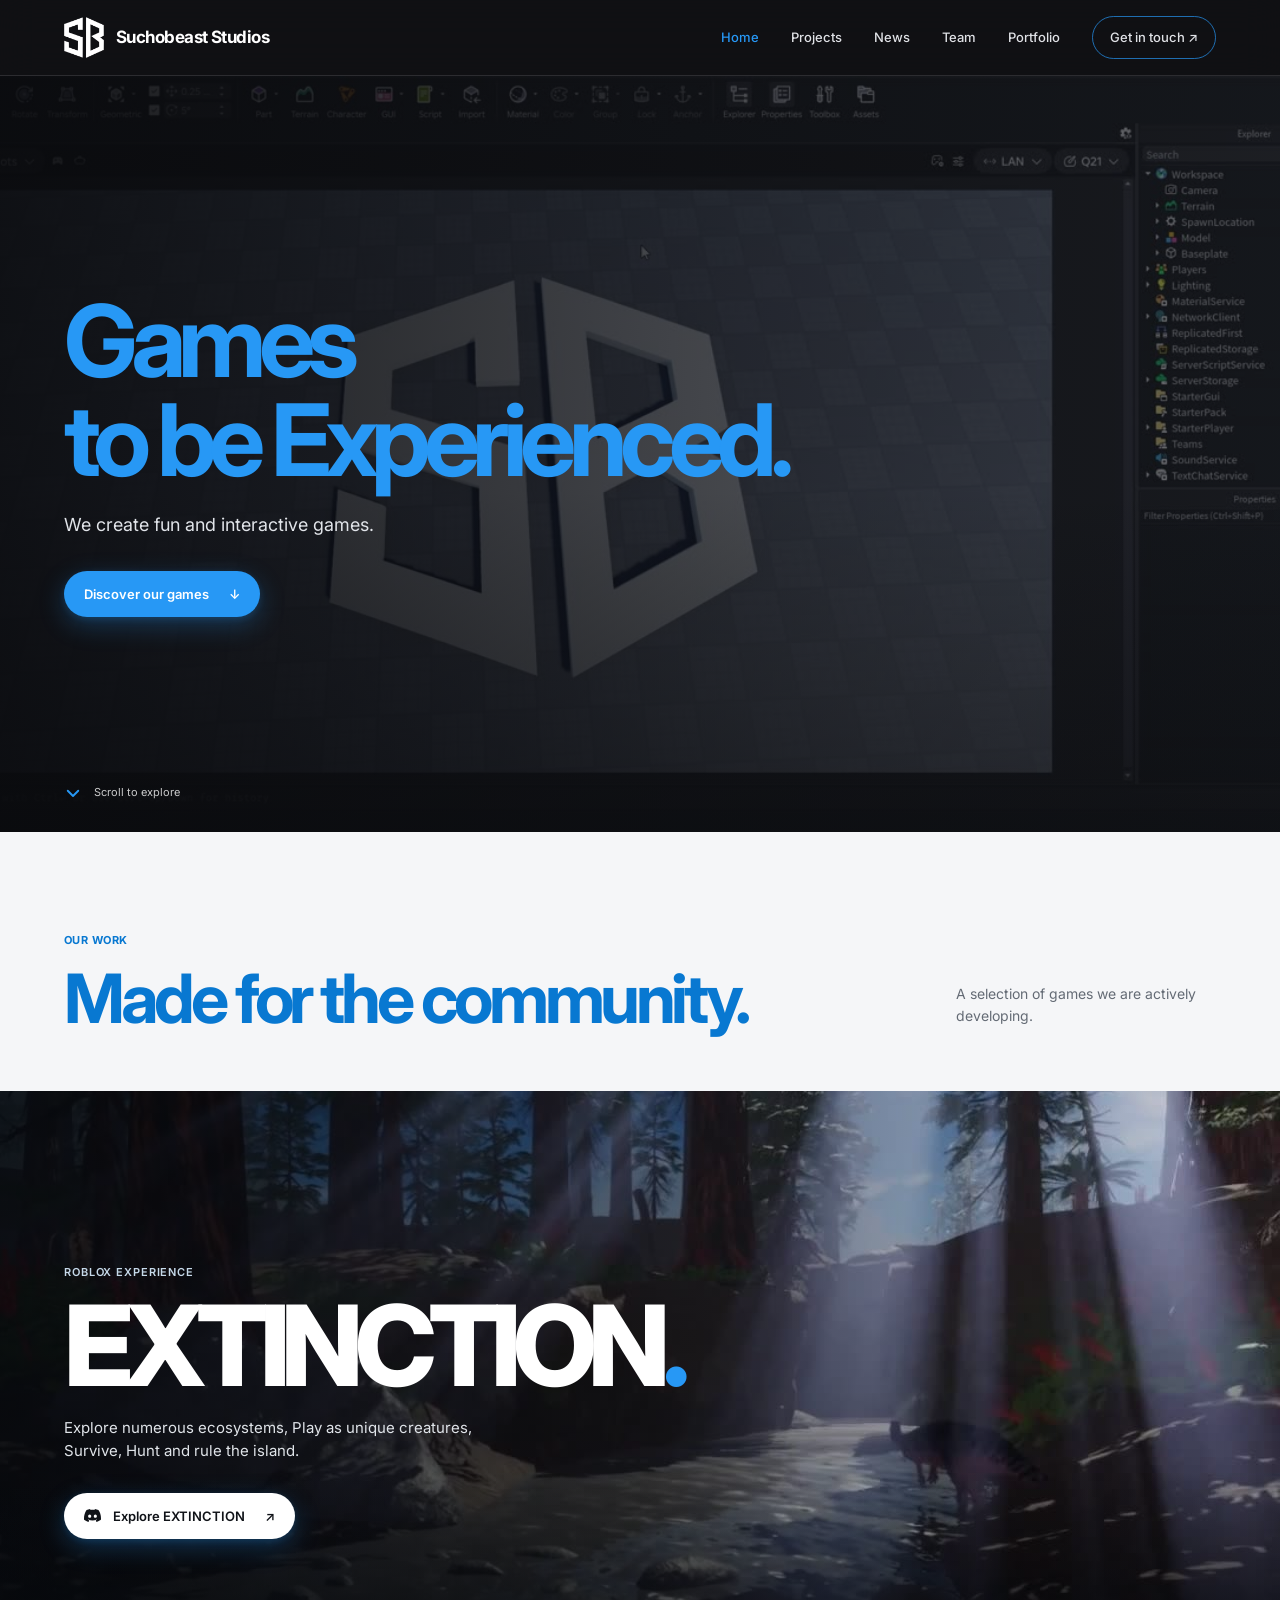
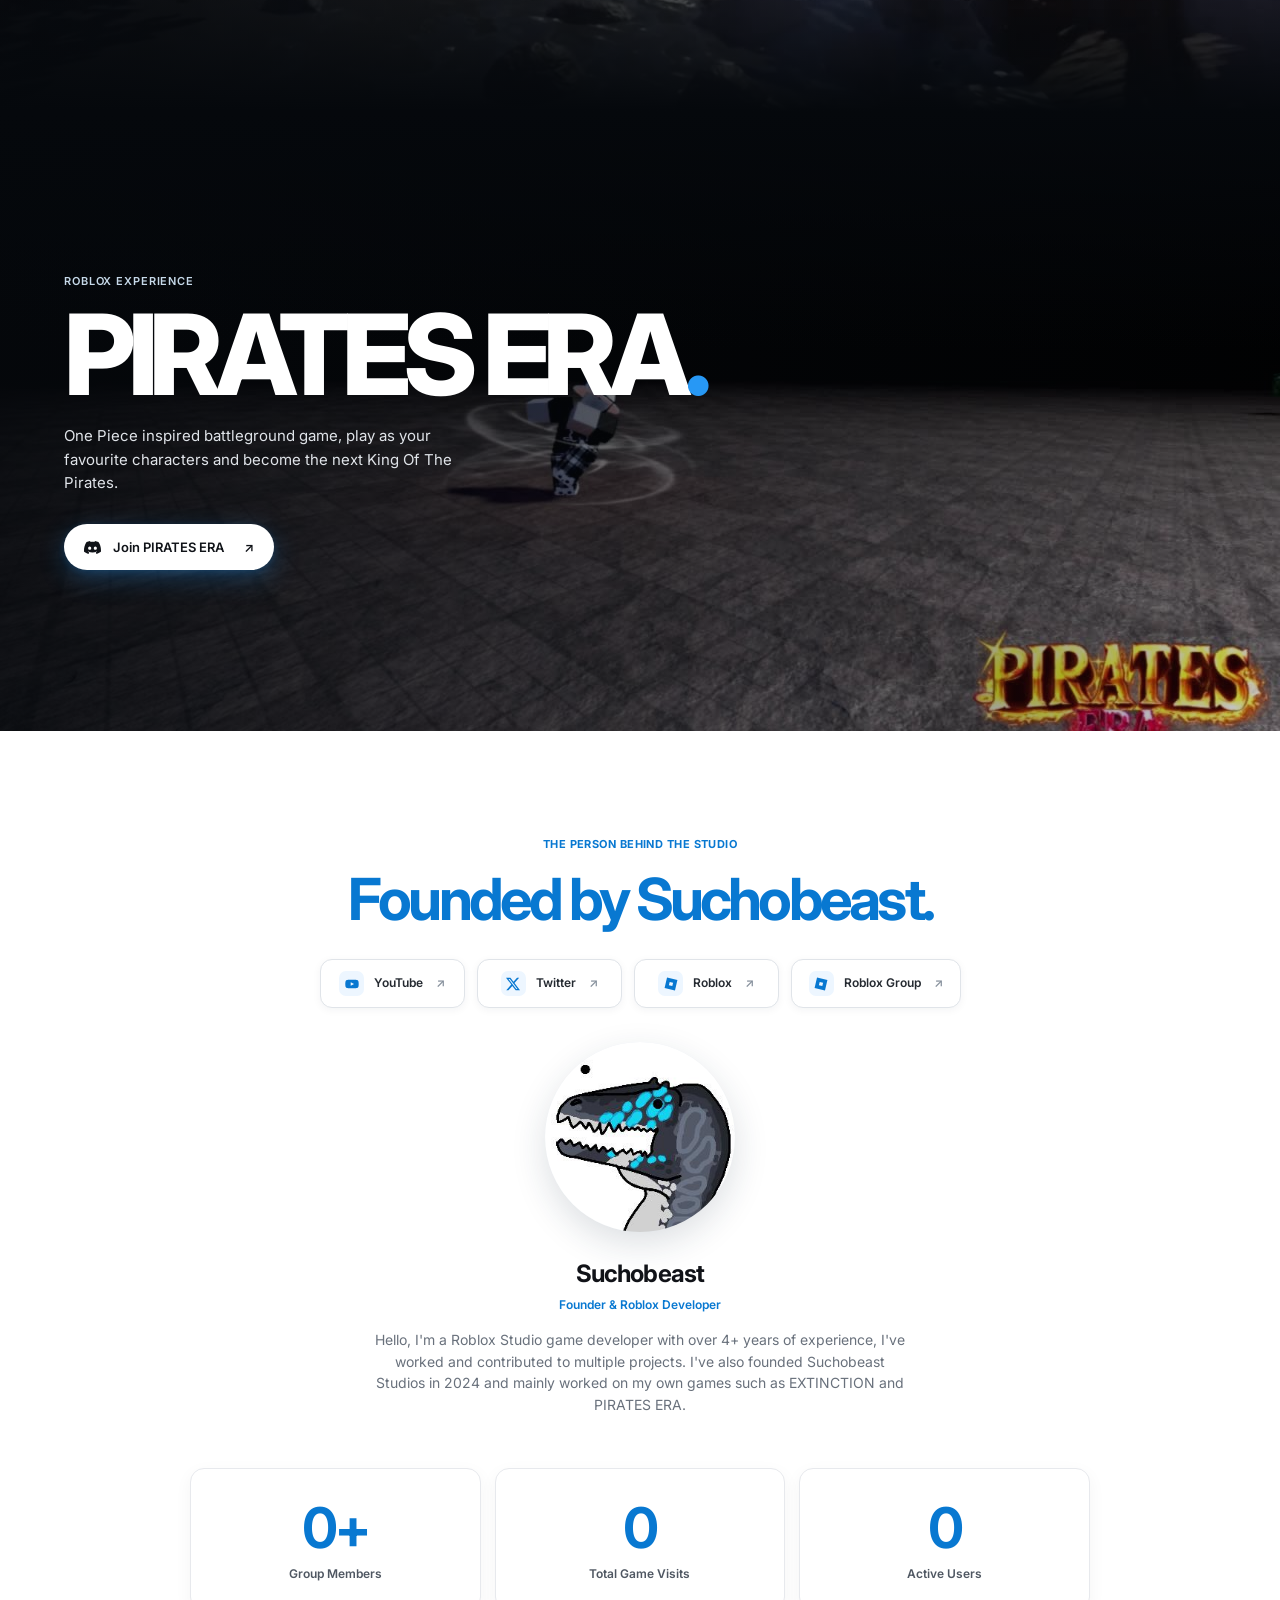
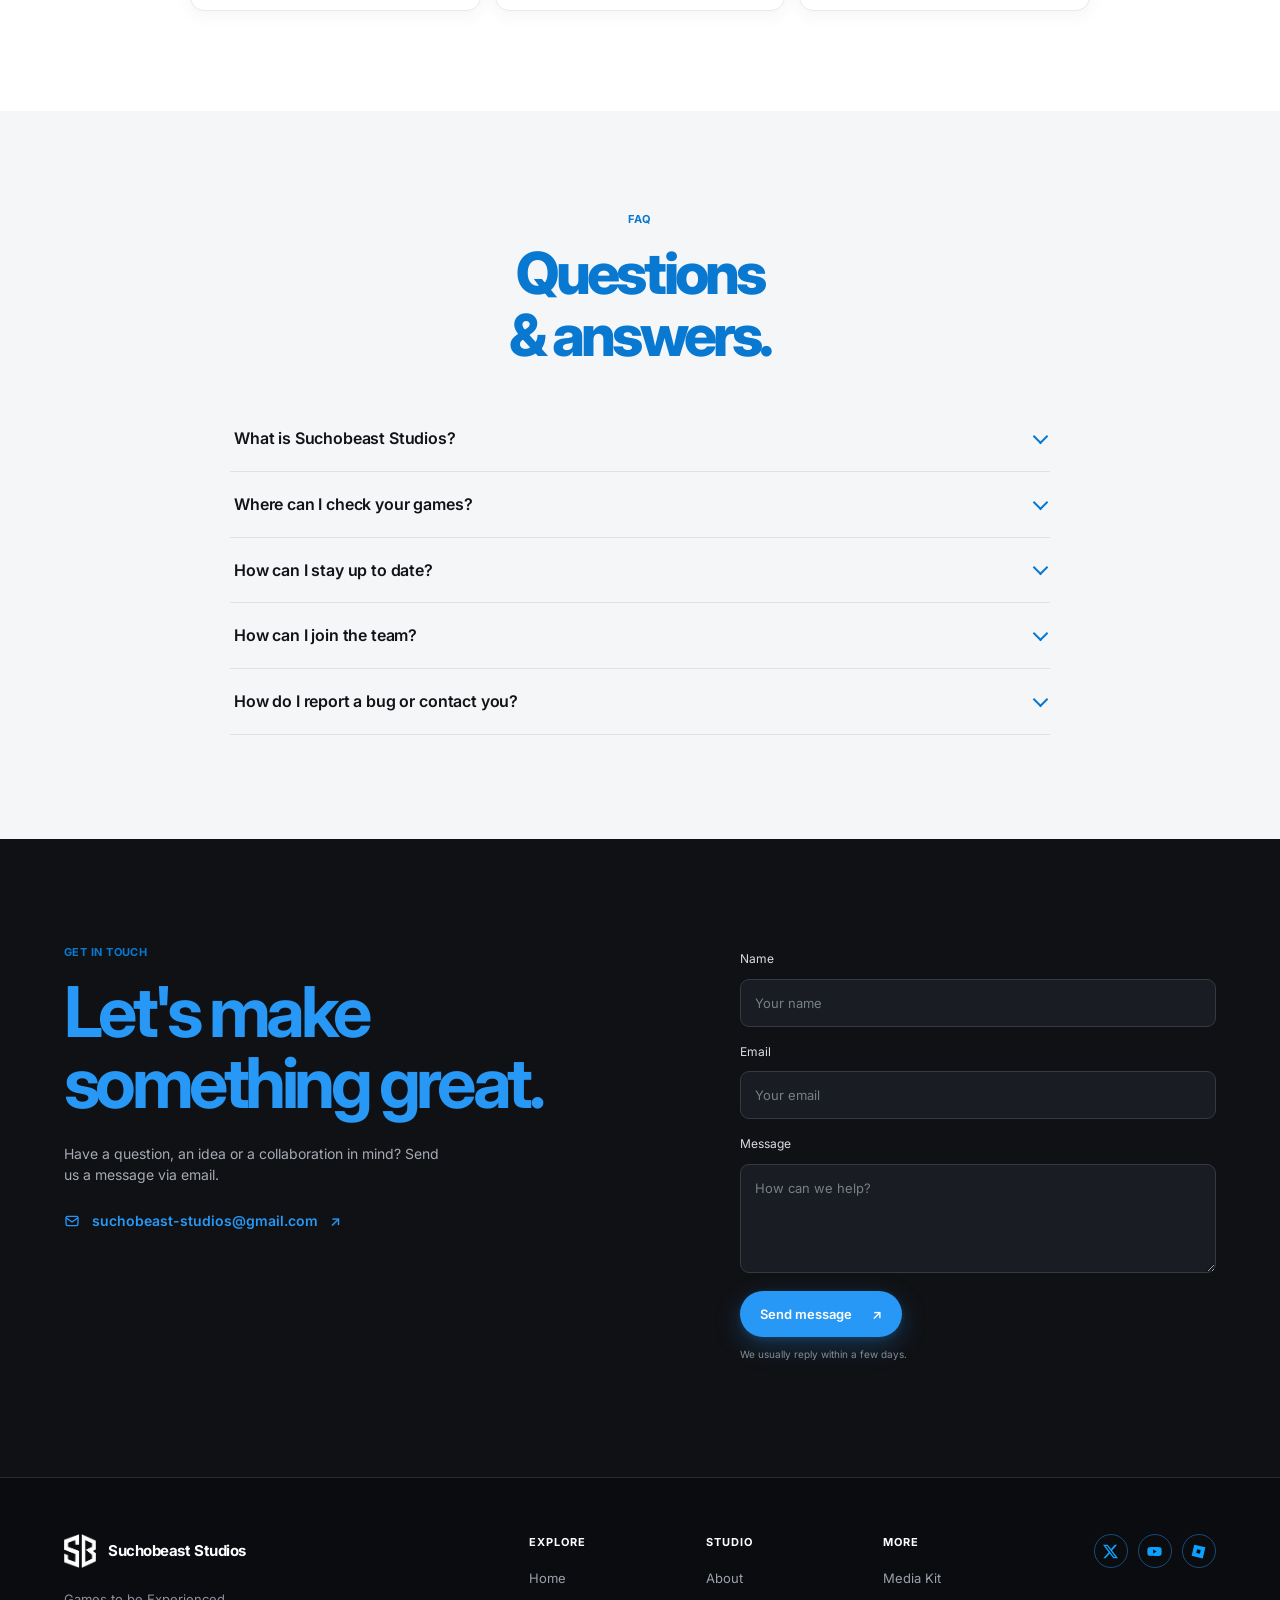
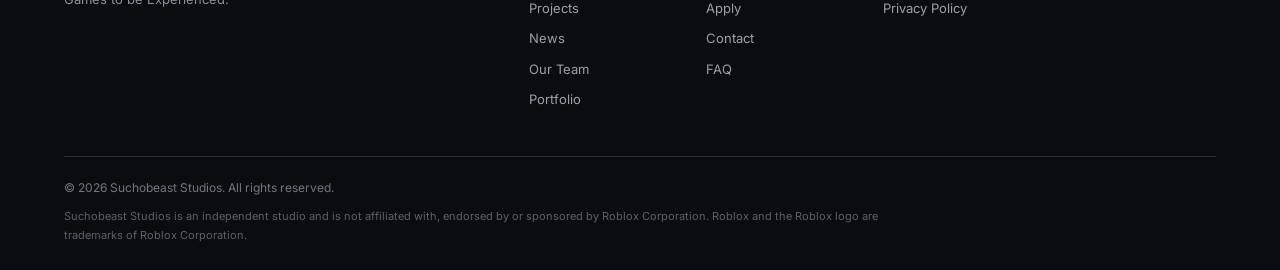
==== commit bede170b: "Fix spacing in community section heading" ====
--- a/index.html
+++ b/index.html
@@ -91,7 +91,7 @@
       <div class="projects-heading">
         <div>
           <p class="eyebrow reveal">OUR WORK</p>
-          <h2 class="type-on-view">Made for the<span>community.</span></h2>
+          <h2 class="type-on-view">Made for the<span> community.</span></h2>
         </div>
         <p class="projects-intro reveal">A selection of games we are actively developing.</p>
       </div>
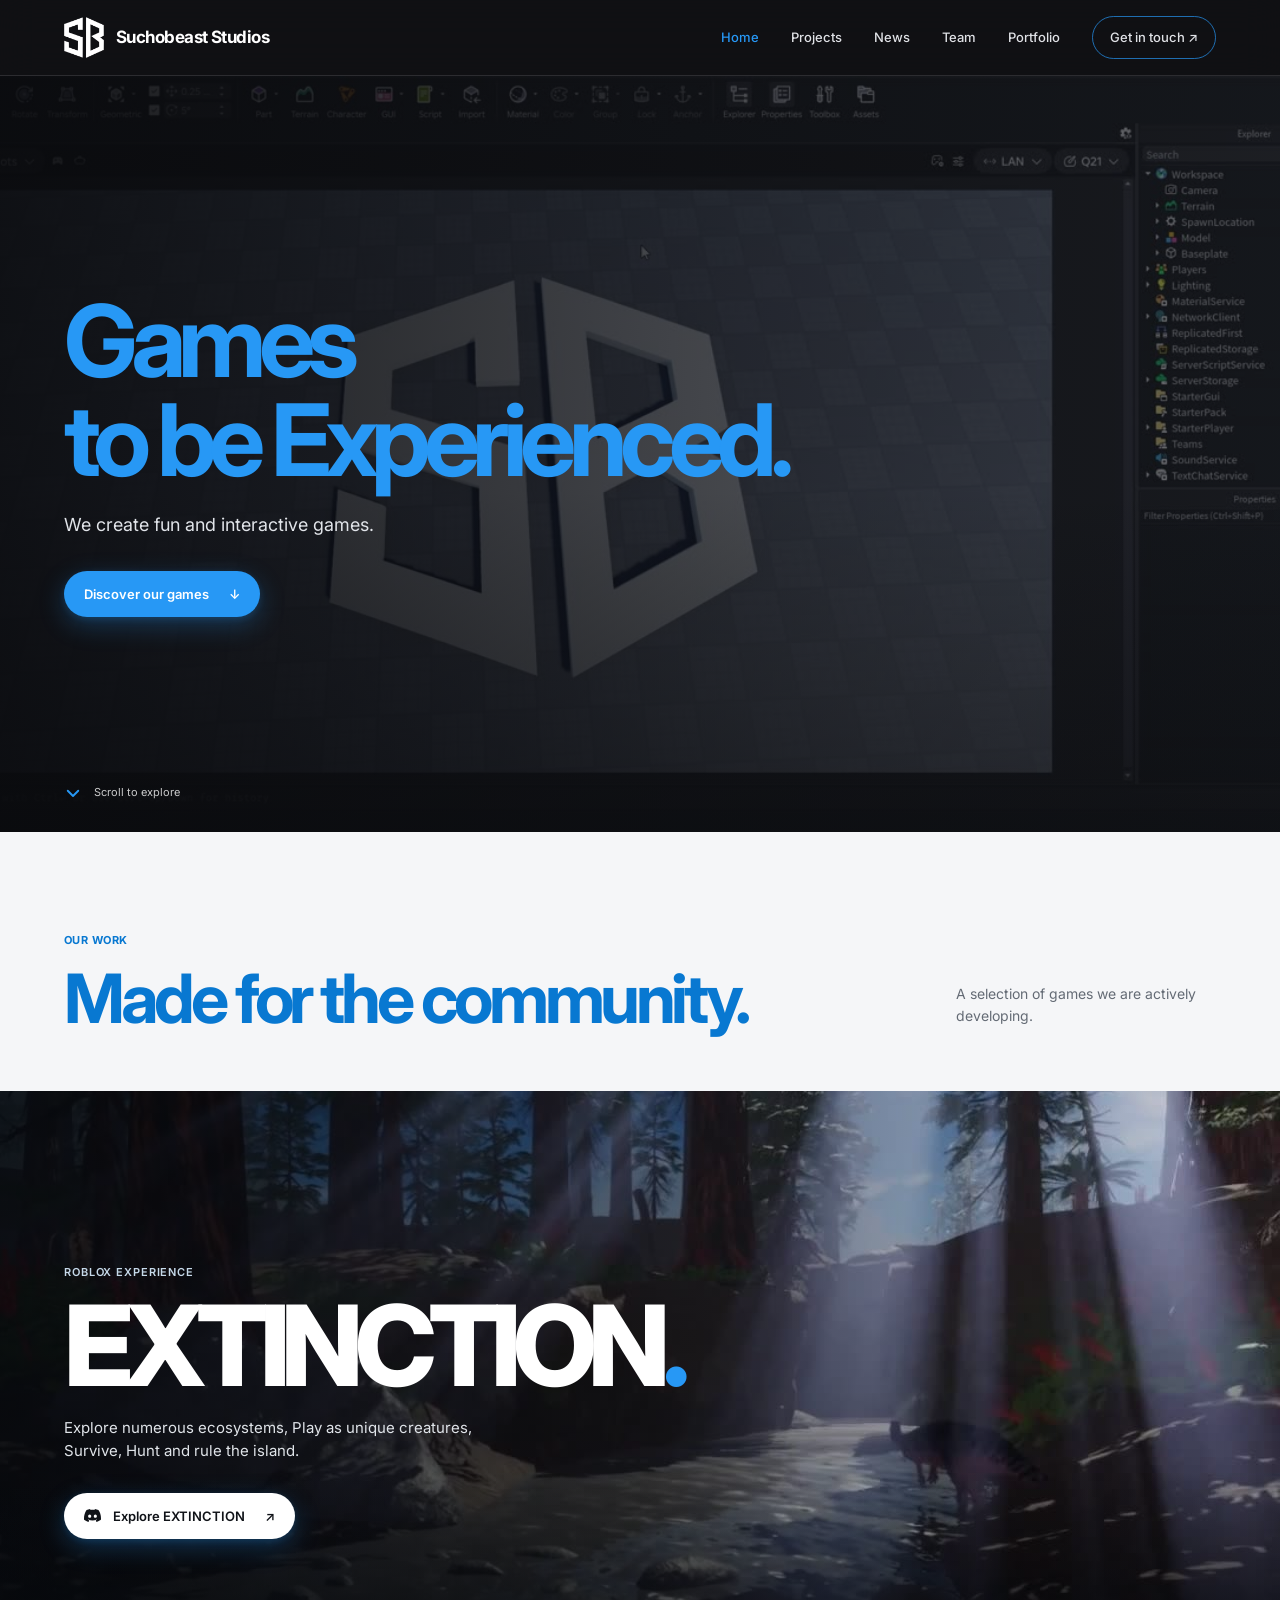
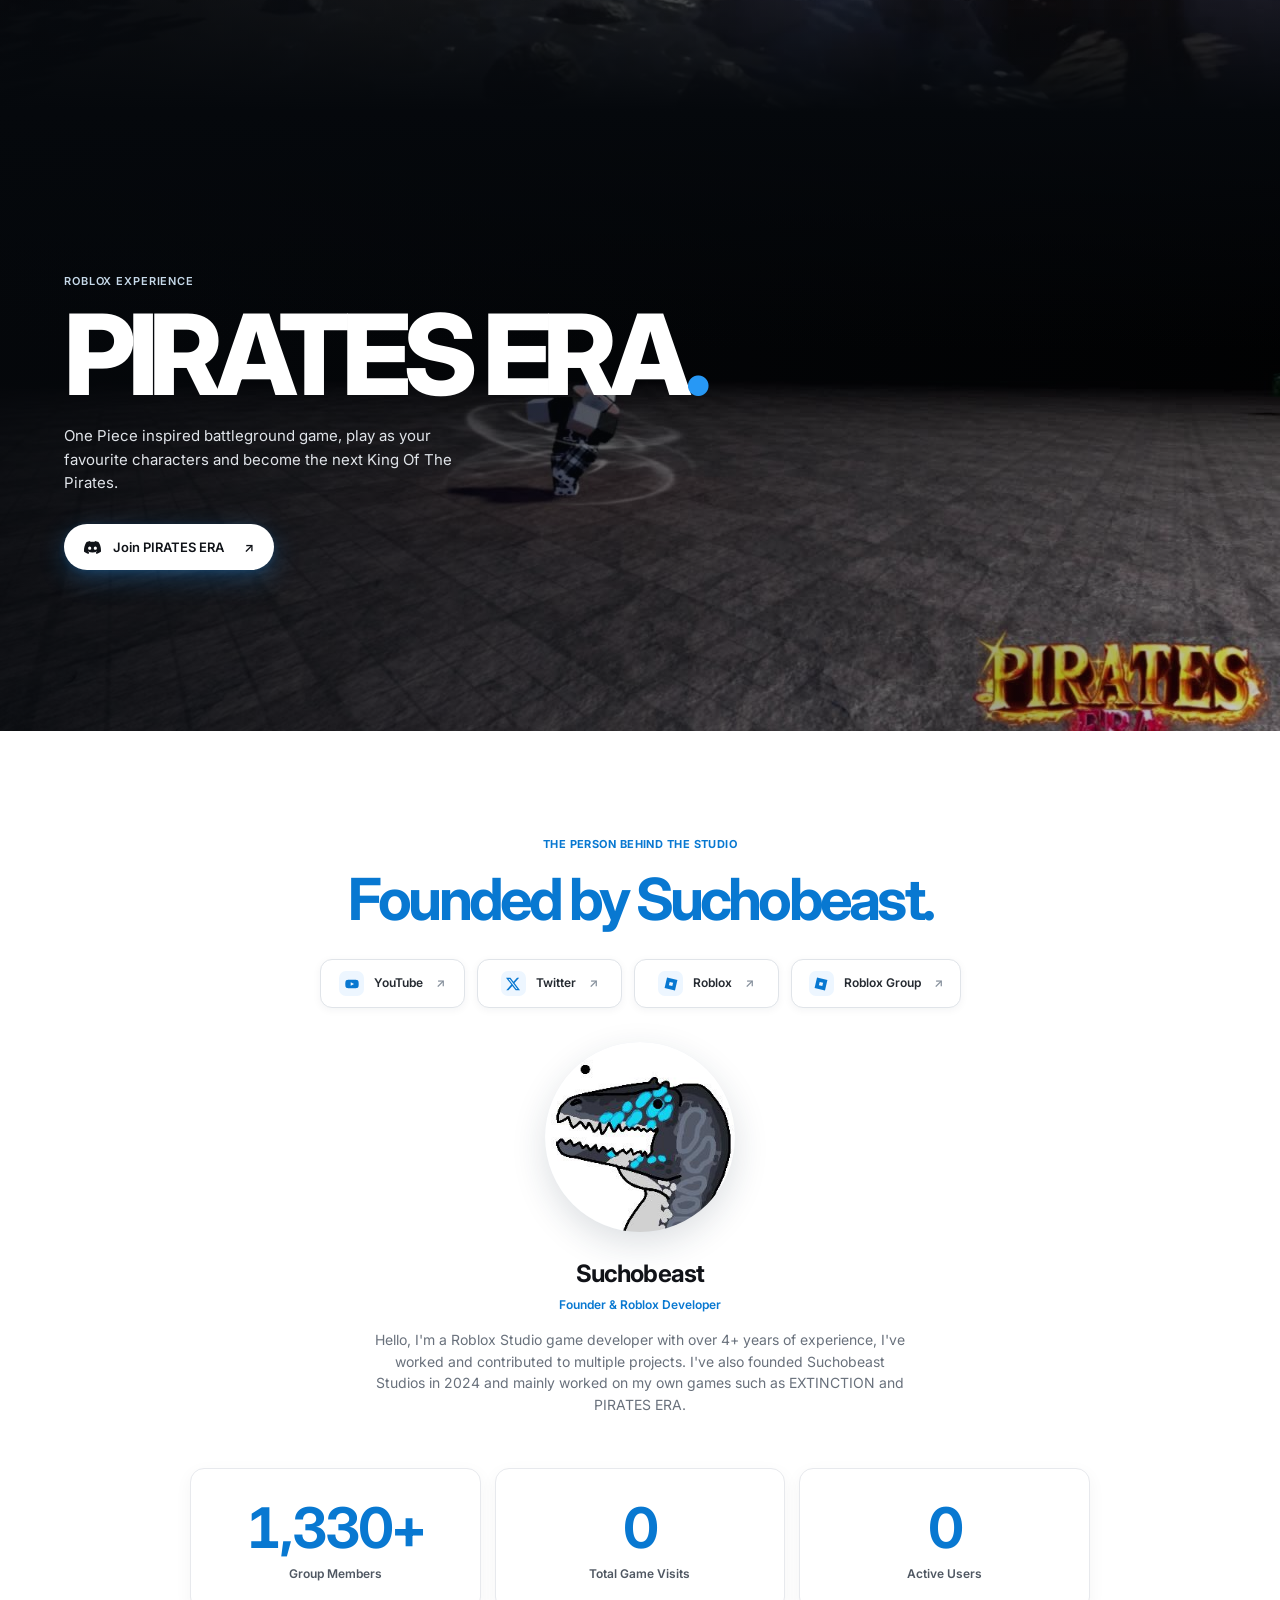
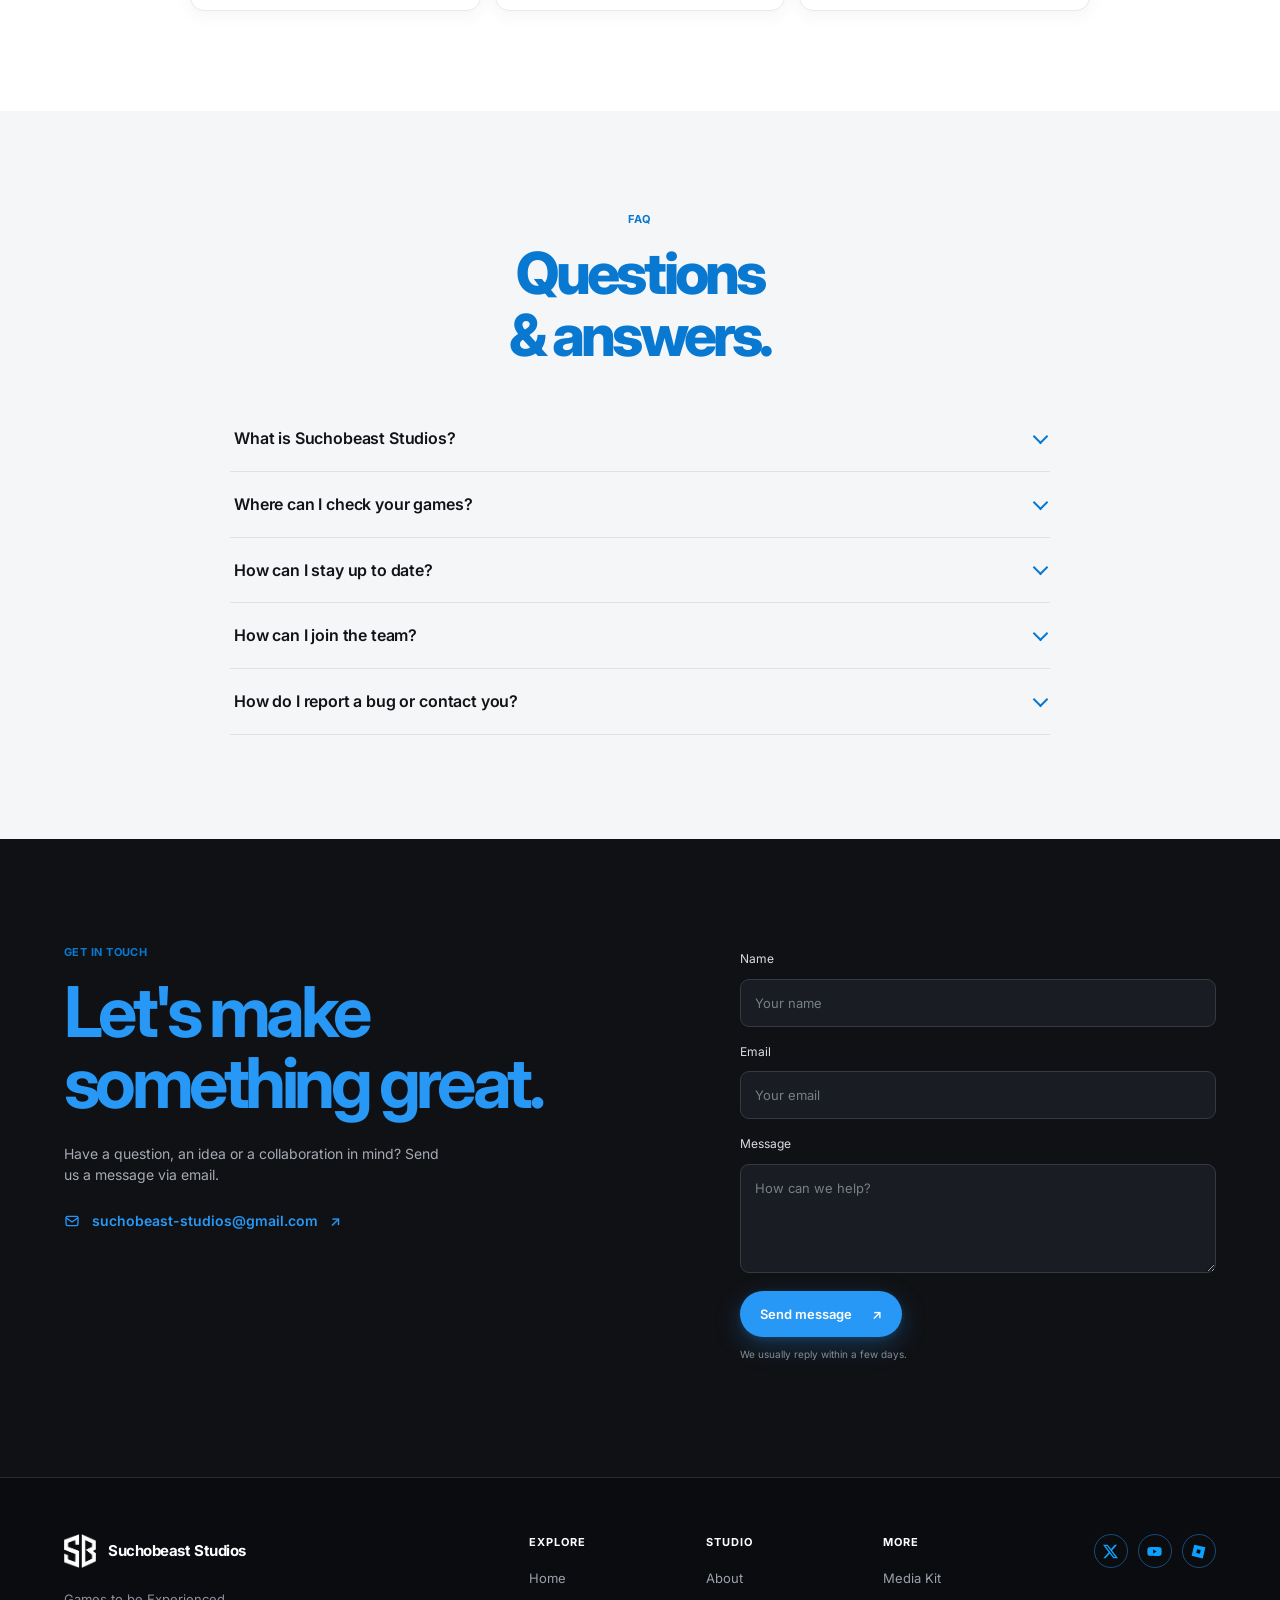
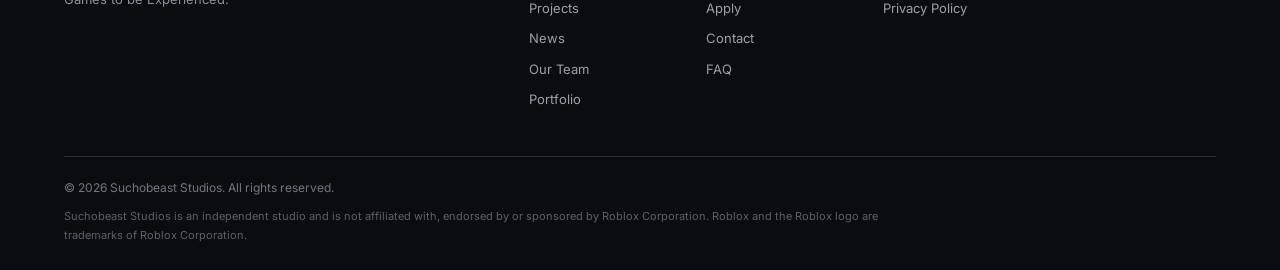
==== commit d51e4a8b: "Update contact email for bug reporting" ====
--- a/index.html
+++ b/index.html
@@ -220,7 +220,7 @@
           <details class="faq-item" name="faq-home">
             <summary>How do I report a bug or contact you?</summary>
             <div>
-              <p>For in-game bugs use the Discord server of the game. For anything else use the contact form below or write to <a href="mailto:suchobeast08@gmail.com">suchobeast08@gmail.com</a>.</p>
+              <p>For in-game bugs use the Discord server of the game. For anything else use the contact form below or write to <a href="mailto:suchobeaststudios@gmail.com">suchobeast-studios@gmail.com</a>.</p>
             </div>
           </details>
         </div>
